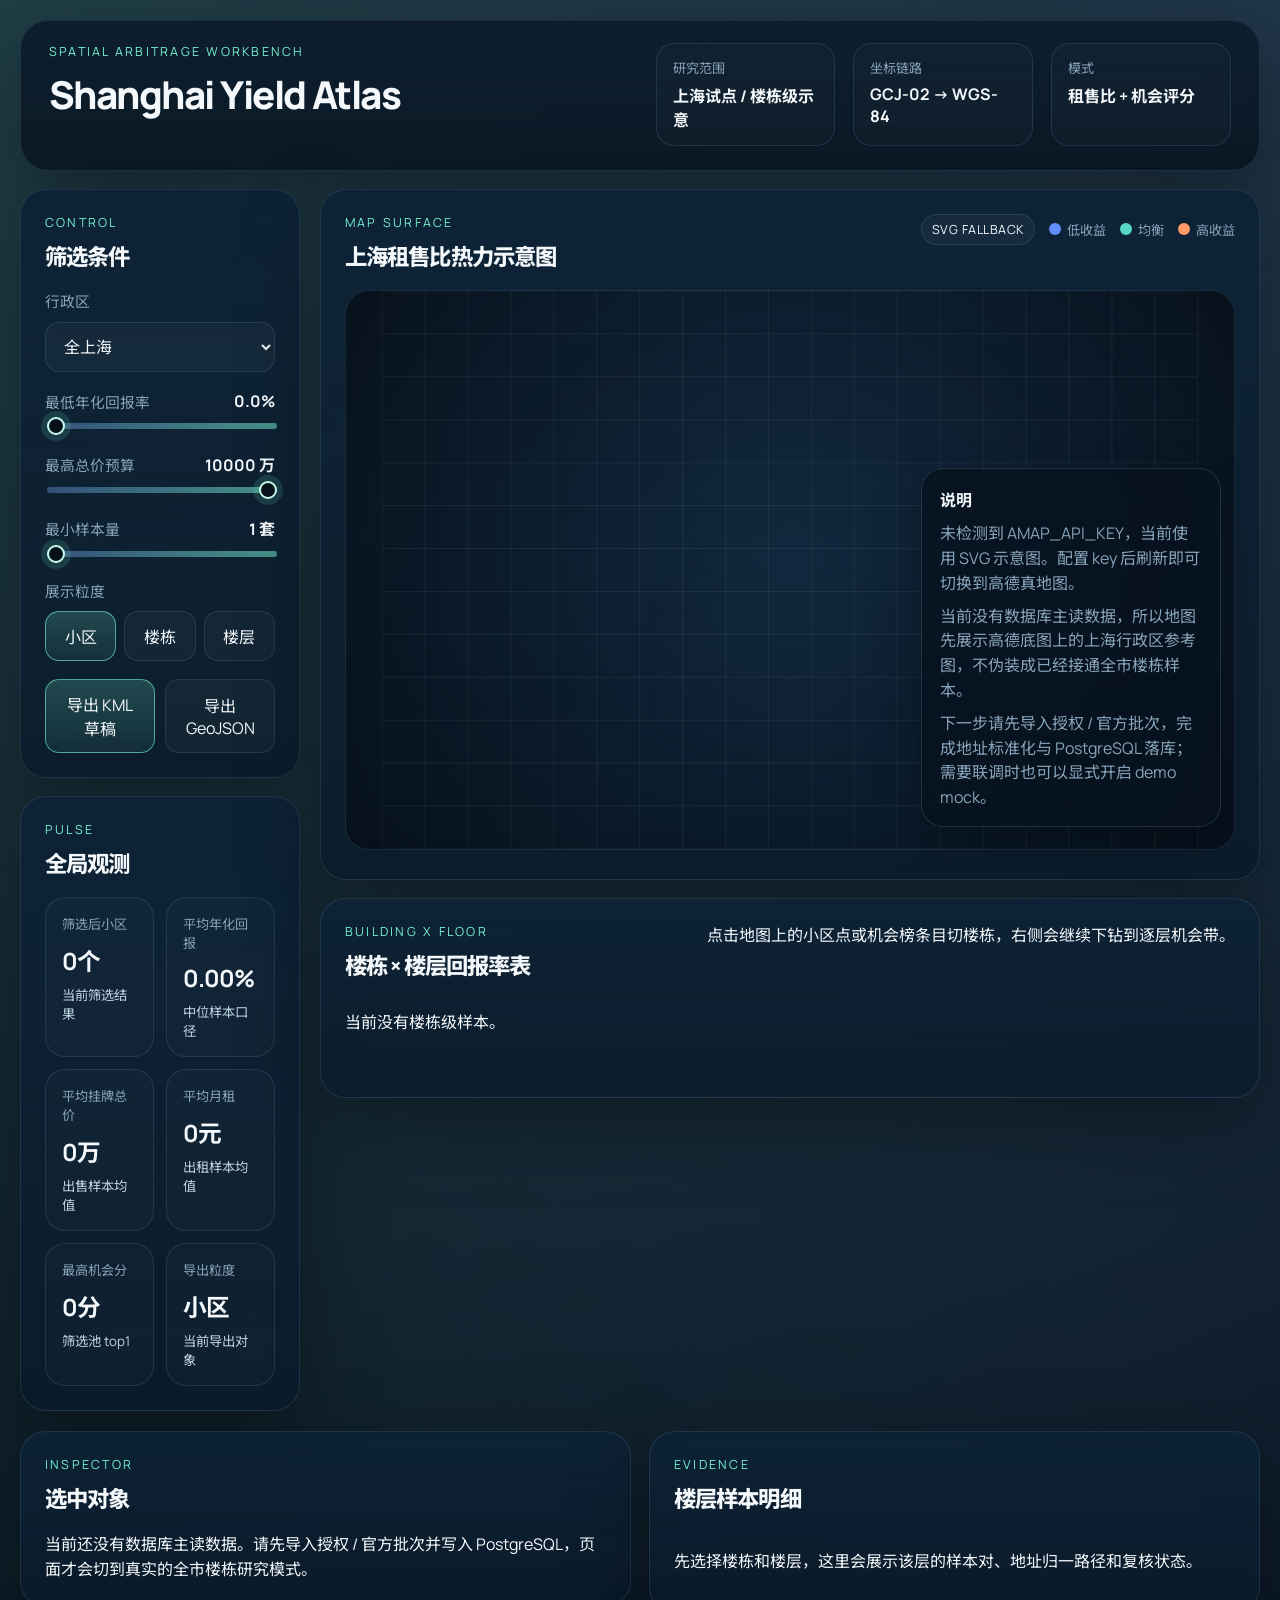
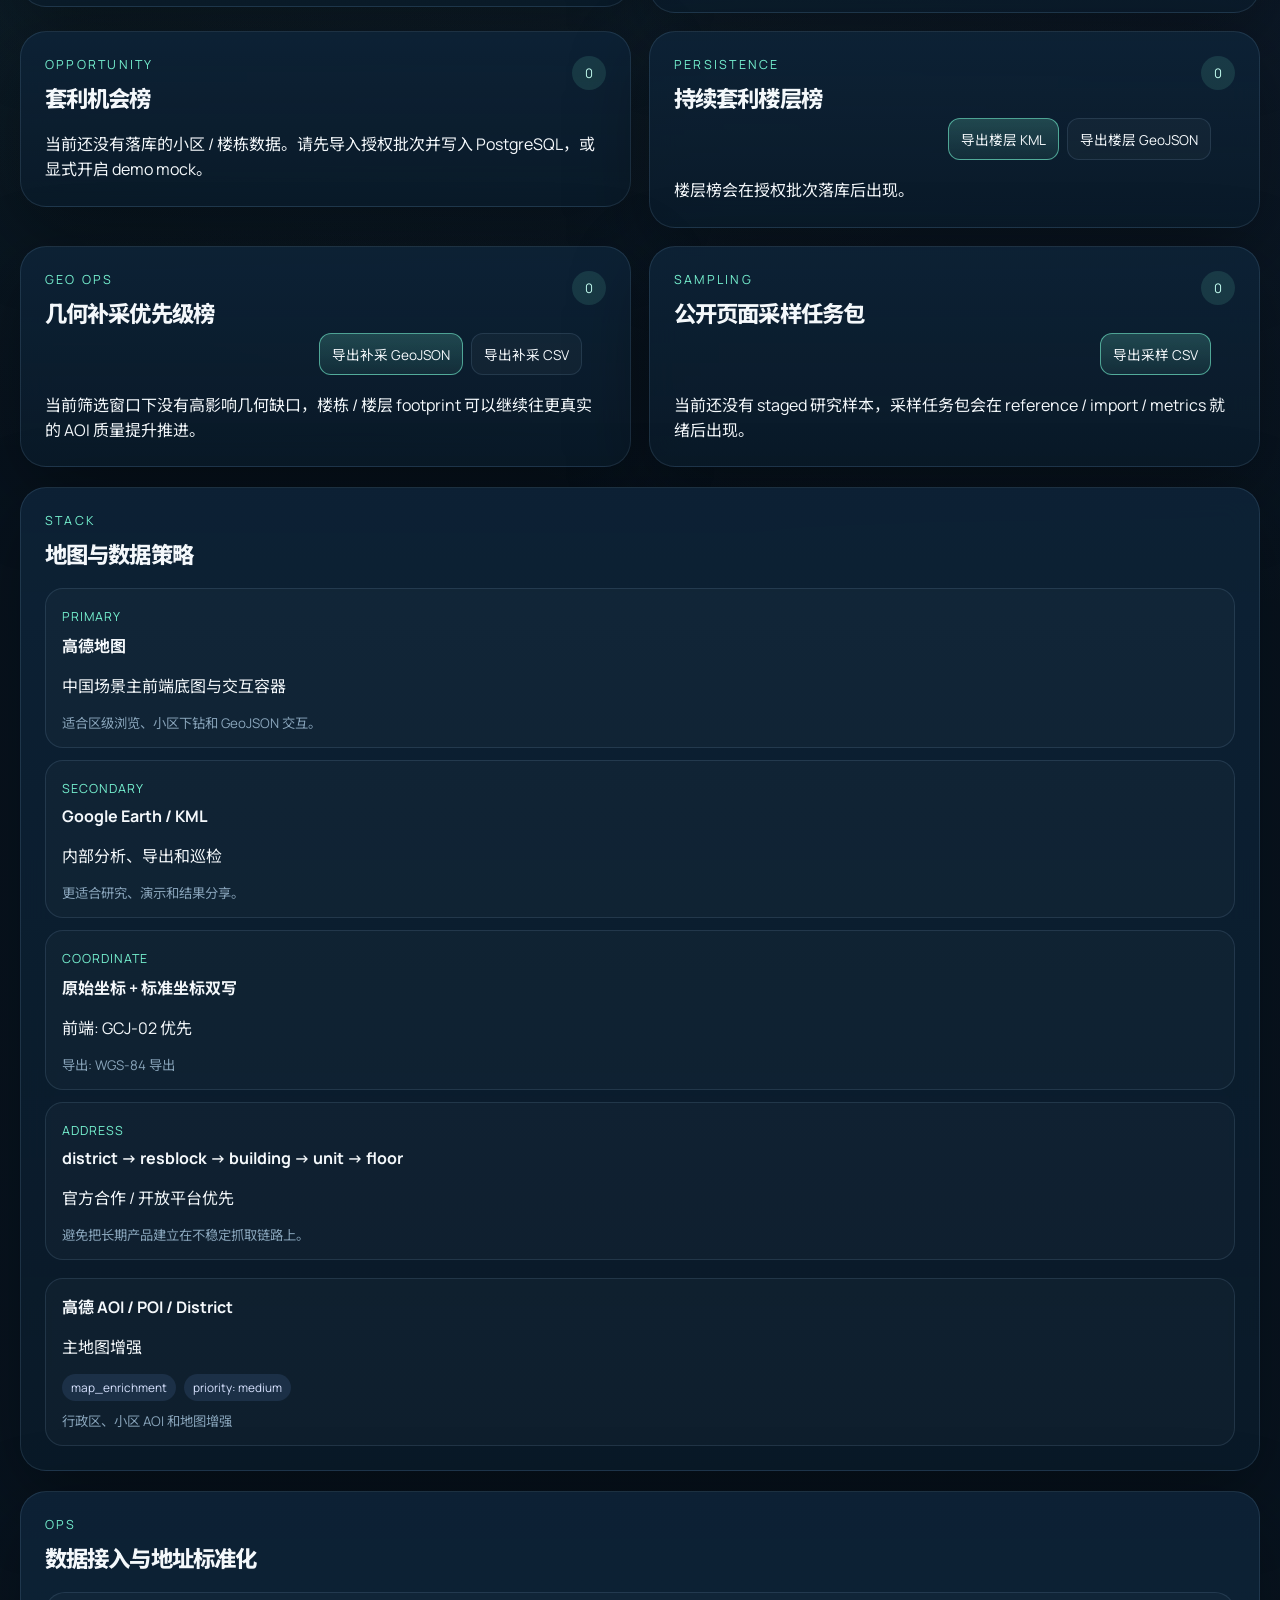
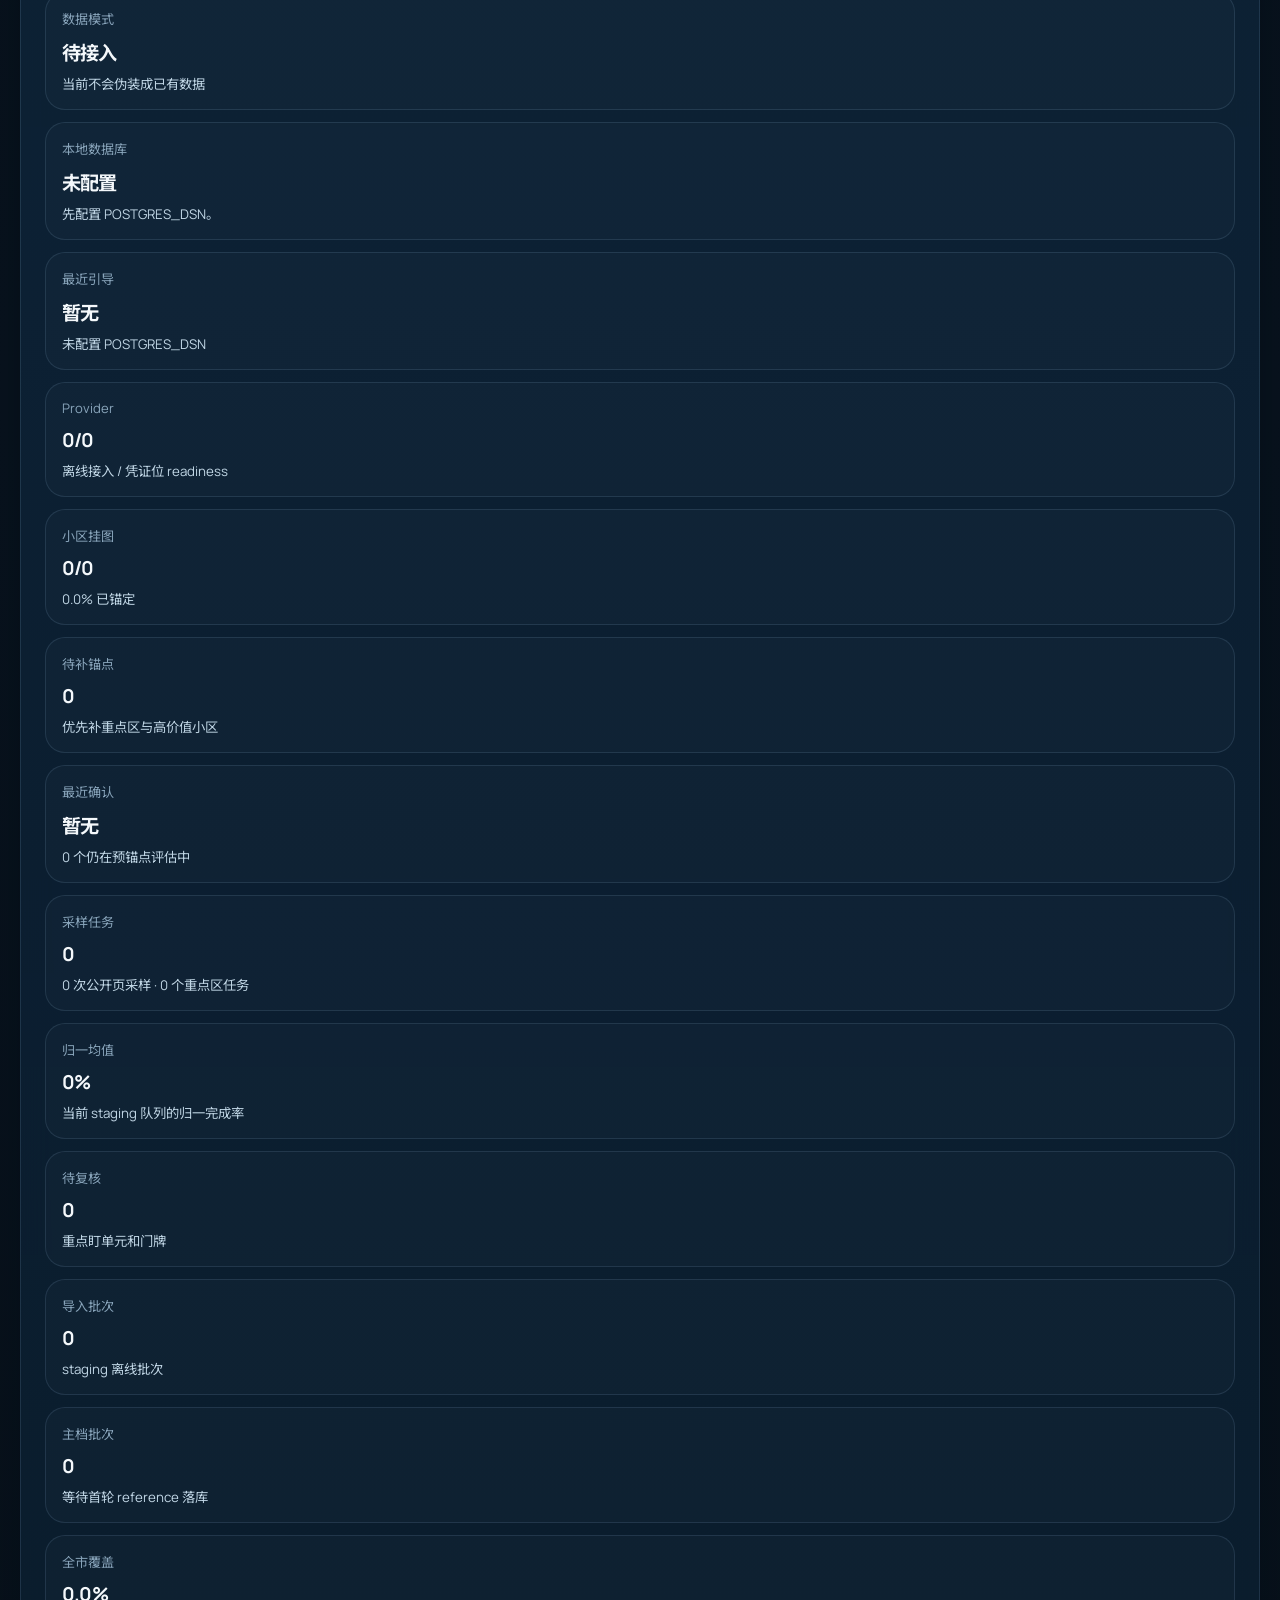
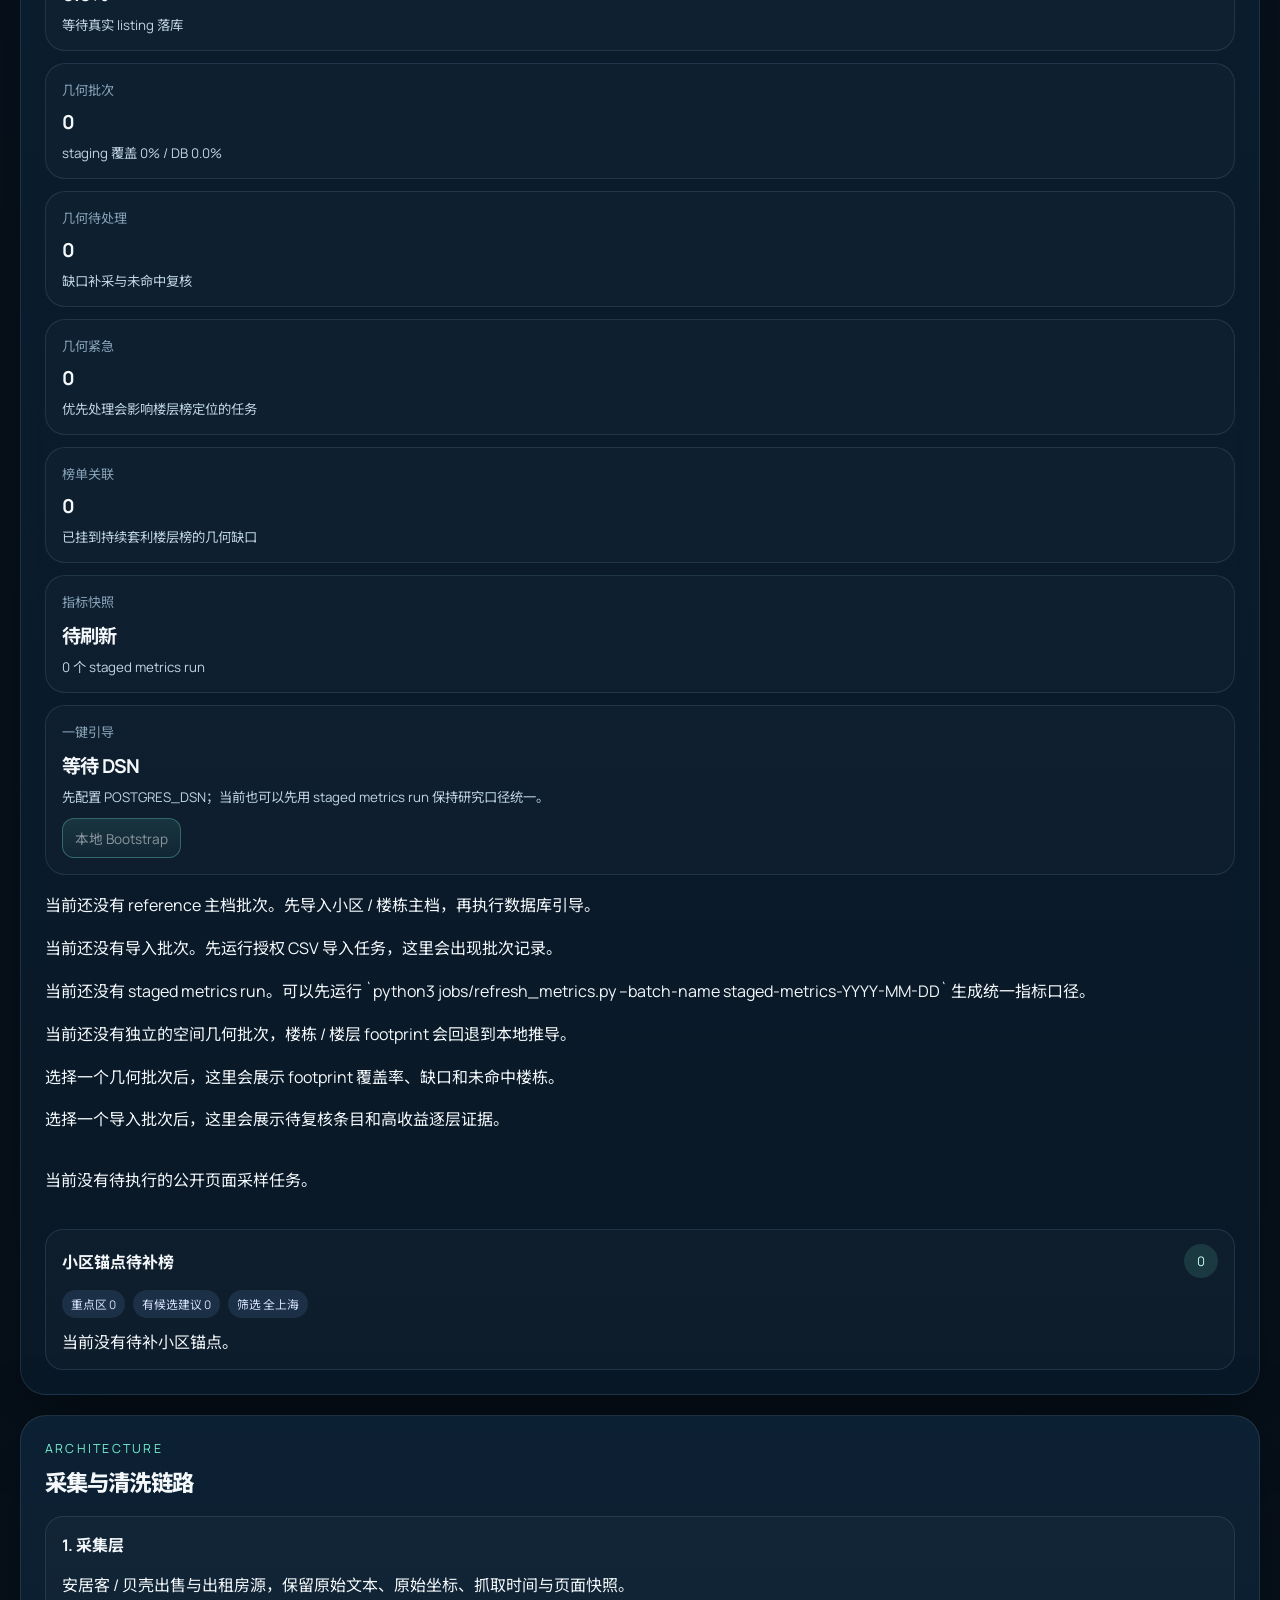
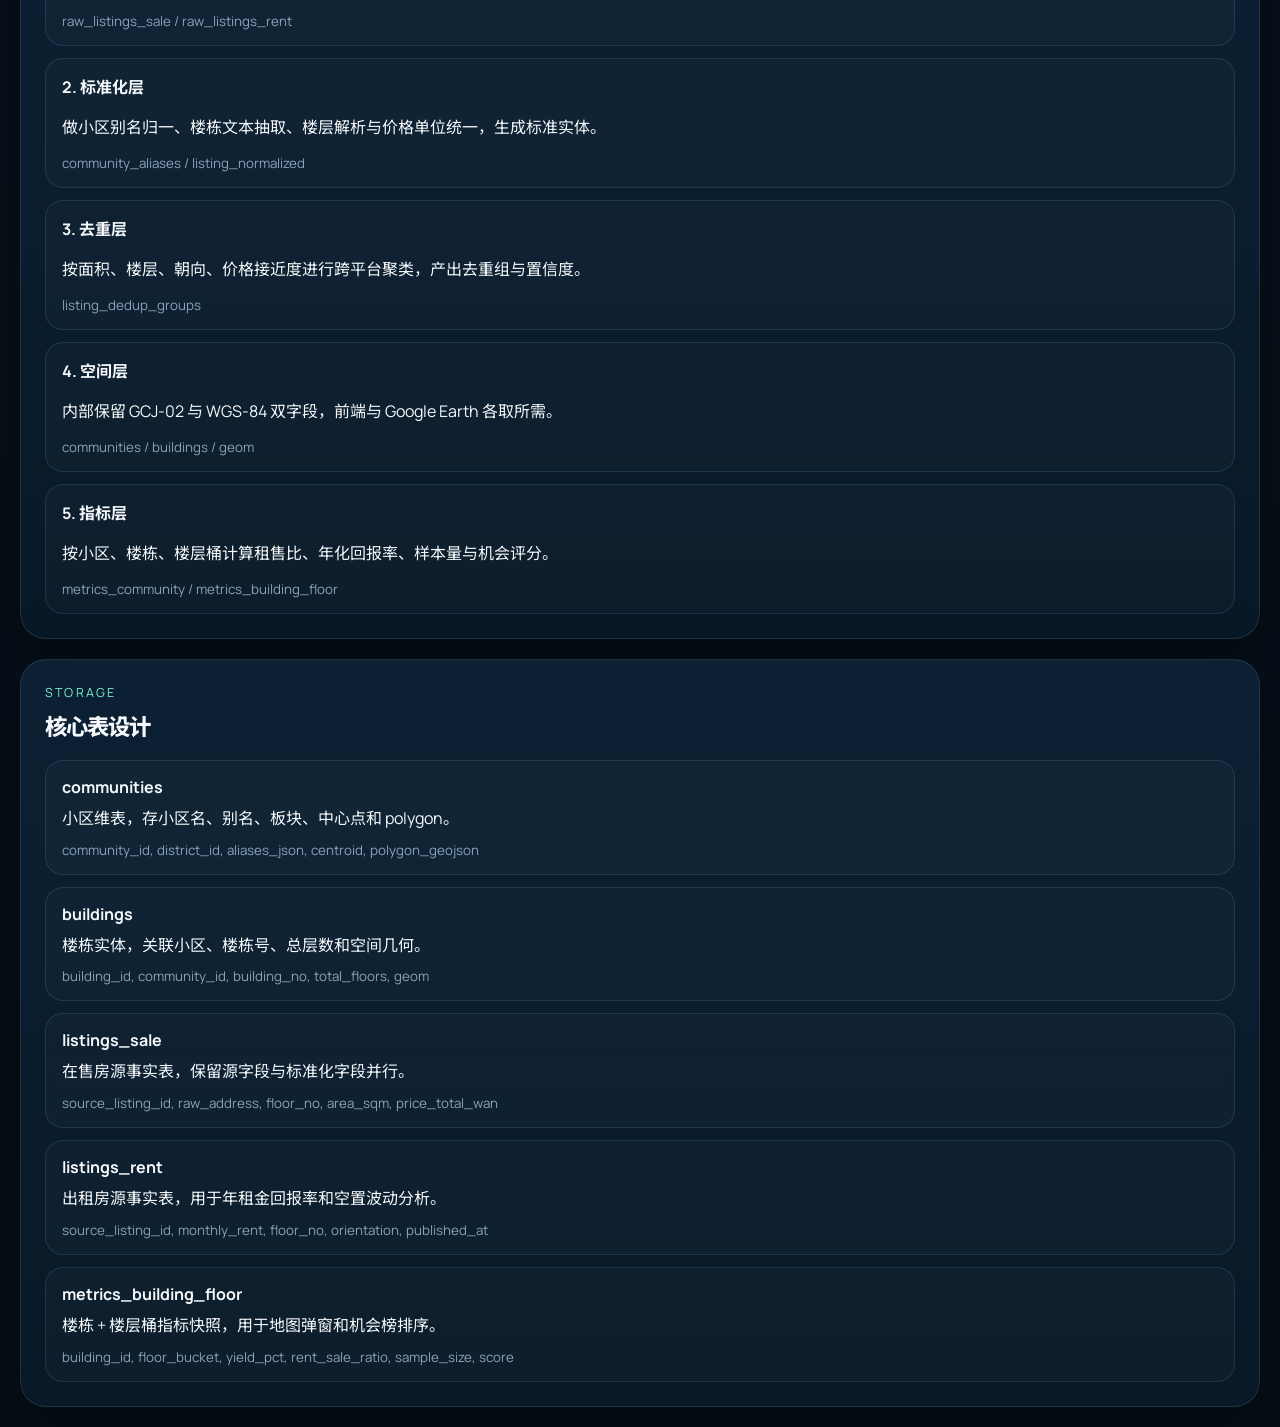
==== index.html @ c6515330 "Initial Shanghai yield atlas workbench" ====
<!DOCTYPE html>
<html lang="zh-CN">
  <head>
    <meta charset="UTF-8" />
    <meta name="viewport" content="width=device-width, initial-scale=1.0" />
    <title>Shanghai Yield Atlas</title>
    <link rel="preconnect" href="https://fonts.googleapis.com" />
    <link rel="preconnect" href="https://fonts.gstatic.com" crossorigin />
    <link
      href="https://fonts.googleapis.com/css2?family=Manrope:wght@400;500;600;700;800&family=Noto+Sans+SC:wght@400;500;700&display=swap"
      rel="stylesheet"
    />
    <link rel="icon" href="/favicon.svg" type="image/svg+xml" />
    <link rel="stylesheet" href="./styles.css" />
  </head>
  <body>
    <div class="app-shell">
      <header class="topbar">
        <div>
          <p class="eyebrow">Spatial Arbitrage Workbench</p>
          <h1>Shanghai Yield Atlas</h1>
        </div>
        <div class="topbar-meta">
          <div>
            <span class="meta-label">研究范围</span>
            <strong>上海试点 / 楼栋级示意</strong>
          </div>
          <div>
            <span class="meta-label">坐标链路</span>
            <strong>GCJ-02 → WGS-84</strong>
          </div>
          <div>
            <span class="meta-label">模式</span>
            <strong>租售比 + 机会评分</strong>
          </div>
        </div>
      </header>

      <main class="workspace">
        <aside class="sidebar">
          <section class="panel filter-panel">
            <div class="panel-heading">
              <p class="eyebrow">Control</p>
              <h2>筛选条件</h2>
            </div>

            <label class="field">
              <span>行政区</span>
              <select id="districtFilter"></select>
            </label>

            <label class="field">
              <div class="field-header">
                <span>最低年化回报率</span>
                <strong id="minYieldValue">0.0%</strong>
              </div>
              <input id="minYieldFilter" type="range" min="0" max="5" step="0.1" value="0" />
            </label>

            <label class="field">
              <div class="field-header">
                <span>最高总价预算</span>
                <strong id="maxBudgetValue">10000 万</strong>
              </div>
              <input id="maxBudgetFilter" type="range" min="300" max="10000" step="50" value="10000" />
            </label>

            <label class="field">
              <div class="field-header">
                <span>最小样本量</span>
                <strong id="minSamplesValue">1 套</strong>
              </div>
              <input id="minSamplesFilter" type="range" min="1" max="60" step="1" value="1" />
            </label>

            <div class="field segmented">
              <span>展示粒度</span>
              <div class="segment-group" id="granularityGroup">
                <button class="segment is-active" data-granularity="community">小区</button>
                <button class="segment" data-granularity="building">楼栋</button>
                <button class="segment" data-granularity="floor">楼层</button>
              </div>
            </div>

            <div class="action-row">
              <button id="exportKmlButton" class="action primary">导出 KML 草稿</button>
              <button id="exportGeoJsonButton" class="action">导出 GeoJSON</button>
            </div>
          </section>

          <section class="panel metric-strip">
            <div class="panel-heading">
              <p class="eyebrow">Pulse</p>
              <h2>全局观测</h2>
            </div>
            <div class="metric-grid" id="summaryGrid"></div>
          </section>
        </aside>

        <section class="main-column">
          <section class="panel map-panel">
            <div class="panel-heading split">
              <div>
                <p class="eyebrow">Map Surface</p>
                <h2>上海租售比热力示意图</h2>
              </div>
              <div class="legend">
                <span id="mapModeBadge" class="map-mode-badge">SVG Fallback</span>
                <span><i class="legend-chip low"></i>低收益</span>
                <span><i class="legend-chip mid"></i>均衡</span>
                <span><i class="legend-chip high"></i>高收益</span>
              </div>
            </div>

            <div class="map-frame">
              <div id="amapContainer" class="amap-container is-hidden" aria-label="Amap live map"></div>
              <div id="mapFallback" class="map-fallback">
                <svg id="districtMap" viewBox="0 0 760 520" aria-label="Shanghai district heatmap">
                  <defs>
                    <filter id="glow">
                      <feGaussianBlur stdDeviation="4" result="blur" />
                      <feMerge>
                        <feMergeNode in="blur" />
                        <feMergeNode in="SourceGraphic" />
                      </feMerge>
                    </filter>
                  </defs>
                  <g id="mapGrid"></g>
                  <g id="districtLayer"></g>
                  <g id="markerLayer"></g>
                </svg>
              </div>
              <div id="mapReferenceOverlay" class="map-reference-overlay is-hidden" aria-hidden="true">
                <img src="./assets/shanghai-districts-reference.svg" alt="" />
                <span>上海行政区参考图 · Wikimedia Commons CC BY-SA 4.0</span>
              </div>

              <div class="floating-note" id="mapNote">
                <strong>说明</strong>
                <p>地图为交互原型示意，当前重点展示区级热度、小区打点与楼栋下钻关系。</p>
              </div>
            </div>
          </section>

          <section class="panel matrix-panel">
            <div class="panel-heading split">
              <div>
                <p class="eyebrow">Building x Floor</p>
                <h2 id="matrixTitle">楼栋 × 楼层回报率表</h2>
              </div>
              <p class="helper-text">点击地图上的小区点或机会榜条目切楼栋，右侧会继续下钻到逐层机会带。</p>
            </div>
            <div id="matrixTable" class="matrix-table"></div>
          </section>
        </section>

        <aside class="inspector">
          <section class="panel detail-panel">
            <div class="panel-heading">
              <p class="eyebrow">Inspector</p>
              <h2>选中对象</h2>
            </div>
            <div id="detailCard" class="detail-card"></div>
          </section>

          <section class="panel evidence-panel">
            <div class="panel-heading">
              <p class="eyebrow">Evidence</p>
              <h2>楼层样本明细</h2>
            </div>
            <div id="floorEvidence" class="evidence-list"></div>
          </section>

          <section class="panel ranking-panel">
            <div class="panel-heading split">
              <div>
                <p class="eyebrow">Opportunity</p>
                <h2>套利机会榜</h2>
              </div>
              <span id="rankingCount" class="badge"></span>
            </div>
            <div id="rankingList" class="ranking-list"></div>
          </section>

          <section class="panel ranking-panel">
            <div class="panel-heading split">
              <div>
                <p class="eyebrow">Persistence</p>
                <h2>持续套利楼层榜</h2>
              </div>
              <div class="panel-heading-actions">
                <span id="floorWatchlistCount" class="badge"></span>
                <div class="action-row compact">
                  <button id="exportFloorWatchlistKmlButton" class="action compact primary">导出楼层 KML</button>
                  <button id="exportFloorWatchlistGeoJsonButton" class="action compact">导出楼层 GeoJSON</button>
                </div>
              </div>
            </div>
            <div id="floorWatchlist" class="ranking-list"></div>
          </section>

          <section class="panel ranking-panel">
            <div class="panel-heading split">
              <div>
                <p class="eyebrow">Geo Ops</p>
                <h2>几何补采优先级榜</h2>
              </div>
              <div class="panel-heading-actions">
                <span id="geoTaskWatchlistCount" class="badge"></span>
                <div class="action-row compact">
                  <button id="exportGeoTaskWatchlistGeoJsonButton" class="action compact primary">导出补采 GeoJSON</button>
                  <button id="exportGeoTaskWatchlistCsvButton" class="action compact">导出补采 CSV</button>
                </div>
              </div>
            </div>
            <div id="geoTaskWatchlist" class="ranking-list"></div>
          </section>

          <section class="panel ranking-panel">
            <div class="panel-heading split">
              <div>
                <p class="eyebrow">Sampling</p>
                <h2>公开页面采样任务包</h2>
              </div>
              <div class="panel-heading-actions">
                <span id="browserSamplingPackCount" class="badge"></span>
                <div class="action-row compact">
                  <button id="exportBrowserSamplingPackCsvButton" class="action compact primary">导出采样 CSV</button>
                </div>
              </div>
            </div>
            <div id="browserSamplingPack" class="ranking-list"></div>
          </section>
        </aside>
      </main>

      <section class="research-grid">
        <section class="panel strategy-panel">
          <div class="panel-heading">
            <p class="eyebrow">Stack</p>
            <h2>地图与数据策略</h2>
          </div>
          <div id="strategyPanel" class="strategy-list"></div>
          <div id="dataSourceList" class="source-list"></div>
        </section>

        <section class="panel operations-panel">
          <div class="panel-heading">
            <p class="eyebrow">Ops</p>
            <h2>数据接入与地址标准化</h2>
          </div>
          <div id="opsSummary" class="ops-summary"></div>
          <div id="referenceRunList" class="import-run-list"></div>
          <div id="importRunList" class="import-run-list"></div>
          <div id="metricsRunList" class="import-run-list"></div>
          <div id="geoAssetRunList" class="import-run-list"></div>
          <div id="geoAssetRunDetail" class="import-run-detail"></div>
          <div id="importRunDetail" class="import-run-detail"></div>
          <div id="sourceHealthList" class="source-list"></div>
          <div id="browserSamplingWorkbench" class="import-run-detail"></div>
          <div id="addressQueueList" class="queue-list"></div>
          <div id="anchorWatchlist" class="queue-list"></div>
        </section>

        <section class="panel pipeline-panel">
          <div class="panel-heading">
            <p class="eyebrow">Architecture</p>
            <h2>采集与清洗链路</h2>
          </div>
          <div id="pipeline" class="pipeline"></div>
        </section>

        <section class="panel schema-panel">
          <div class="panel-heading">
            <p class="eyebrow">Storage</p>
            <h2>核心表设计</h2>
          </div>
          <div id="schemaList" class="schema-list"></div>
        </section>
      </section>
    </div>

    <script src="./app.js"></script>
  </body>
</html>
---- styles.css ----
:root {
  --bg: #07131f;
  --bg-soft: rgba(9, 23, 36, 0.78);
  --panel: rgba(10, 27, 42, 0.82);
  --panel-strong: rgba(13, 34, 54, 0.95);
  --line: rgba(151, 191, 226, 0.14);
  --line-strong: rgba(151, 191, 226, 0.26);
  --text: #f4f8fb;
  --muted: #88a4ba;
  --accent: #75f0cf;
  --accent-2: #7ca8ff;
  --warning: #ffbf69;
  --danger: #ff6b6b;
  --shadow: 0 24px 80px rgba(0, 0, 0, 0.34);
}

* {
  box-sizing: border-box;
}

html,
body {
  margin: 0;
  min-height: 100%;
  background:
    radial-gradient(circle at top left, rgba(117, 240, 207, 0.16), transparent 26%),
    radial-gradient(circle at top right, rgba(124, 168, 255, 0.16), transparent 28%),
    linear-gradient(180deg, #07111b 0%, #081420 46%, #060e17 100%);
  color: var(--text);
  font-family: "Manrope", "Noto Sans SC", sans-serif;
}

body::before {
  position: fixed;
  inset: 0;
  background-image:
    linear-gradient(rgba(255, 255, 255, 0.02) 1px, transparent 1px),
    linear-gradient(90deg, rgba(255, 255, 255, 0.02) 1px, transparent 1px);
  background-size: 32px 32px;
  content: "";
  pointer-events: none;
  opacity: 0.35;
}

button,
input,
select {
  font: inherit;
}

.app-shell {
  width: min(1640px, calc(100vw - 40px));
  margin: 20px auto;
}

.topbar {
  display: grid;
  grid-template-columns: minmax(0, 1.8fr) repeat(3, minmax(150px, 0.55fr));
  align-items: stretch;
  gap: 18px;
  padding: 22px 28px 24px;
  border: 1px solid var(--line);
  border-radius: 28px;
  background: linear-gradient(180deg, rgba(12, 29, 46, 0.95), rgba(8, 20, 31, 0.84));
  backdrop-filter: blur(18px);
  box-shadow: var(--shadow);
}

.topbar h1,
.panel h2 {
  margin: 0;
  font-weight: 800;
  letter-spacing: -0.04em;
}

.topbar h1 {
  font-size: clamp(2rem, 3vw, 3.4rem);
}

.eyebrow {
  margin: 0 0 8px;
  color: var(--accent);
  font-size: 0.78rem;
  letter-spacing: 0.18em;
  text-transform: uppercase;
}

.topbar-meta {
  display: contents;
}

.topbar-meta > div {
  min-width: 154px;
  padding: 14px 16px;
  border: 1px solid var(--line);
  border-radius: 18px;
  background: rgba(255, 255, 255, 0.02);
}

.meta-label {
  display: block;
  margin-bottom: 6px;
  color: var(--muted);
  font-size: 0.82rem;
}

.workspace {
  display: grid;
  grid-template-columns: 280px minmax(0, 1fr) 336px;
  gap: 20px;
  margin-top: 18px;
  align-items: start;
}

.sidebar,
.inspector,
.main-column {
  display: flex;
  flex-direction: column;
  gap: 18px;
}

.sidebar {
  position: sticky;
  top: 18px;
}

.panel {
  border: 1px solid var(--line);
  border-radius: 26px;
  background: linear-gradient(180deg, var(--panel-strong), var(--panel));
  backdrop-filter: blur(16px);
  box-shadow: var(--shadow);
  overflow: hidden;
}

.panel-heading {
  padding: 24px 24px 0;
}

.panel-heading.split {
  display: flex;
  justify-content: space-between;
  gap: 16px;
  align-items: flex-start;
}

.panel-heading-actions {
  display: flex;
  flex-direction: column;
  align-items: flex-end;
  gap: 10px;
}

.panel-heading h2 {
  font-size: 1.4rem;
}

.filter-panel,
.metric-strip,
.strategy-panel,
.operations-panel,
.detail-panel,
.evidence-panel,
.ranking-panel,
.pipeline-panel,
.schema-panel {
  padding-bottom: 24px;
}

.field {
  display: block;
  padding: 18px 24px 0;
}

.field.compact {
  padding: 12px 0 0;
}

.action-row.compact {
  gap: 8px;
}

.action-row.compact .action.compact {
  padding: 10px 12px;
}

.field > span,
.field-header span {
  color: var(--muted);
  font-size: 0.92rem;
}

.field select,
.field input[type="range"] {
  width: 100%;
  margin-top: 10px;
}

.field input[type="text"],
.field textarea {
  width: 100%;
  margin-top: 10px;
  padding: 12px 14px;
  border: 1px solid var(--line);
  border-radius: 14px;
  background: rgba(255, 255, 255, 0.03);
  color: var(--text);
  font: inherit;
}

.field textarea {
  resize: vertical;
  min-height: 84px;
}

.field select {
  padding: 12px 14px;
  border: 1px solid var(--line);
  border-radius: 14px;
  background: rgba(255, 255, 255, 0.03);
  color: var(--text);
}

.field-header {
  display: flex;
  justify-content: space-between;
  gap: 12px;
  align-items: center;
}

input[type="range"] {
  appearance: none;
  height: 6px;
  border-radius: 999px;
  background: linear-gradient(90deg, rgba(124, 168, 255, 0.35), rgba(117, 240, 207, 0.55));
  outline: none;
}

input[type="range"]::-webkit-slider-thumb {
  appearance: none;
  width: 18px;
  height: 18px;
  border: 2px solid #c9fff0;
  border-radius: 50%;
  background: #08111b;
  box-shadow: 0 0 0 6px rgba(117, 240, 207, 0.14);
}

.segmented {
  display: flex;
  flex-direction: column;
  gap: 10px;
}

.segment-group {
  display: grid;
  grid-template-columns: repeat(3, 1fr);
  gap: 8px;
}

.segment,
.action {
  padding: 12px 14px;
  border: 1px solid var(--line);
  border-radius: 14px;
  background: rgba(255, 255, 255, 0.03);
  color: var(--text);
  cursor: pointer;
  transition: transform 180ms ease, border-color 180ms ease, background 180ms ease;
}

.segment:hover,
.action:hover,
.ranking-item:hover {
  transform: translateY(-2px);
}

.segment.is-active,
.action.primary {
  border-color: rgba(117, 240, 207, 0.6);
  background: linear-gradient(180deg, rgba(117, 240, 207, 0.2), rgba(117, 240, 207, 0.08));
}

.action-row {
  display: flex;
  gap: 10px;
  padding: 18px 24px 0;
}

.action {
  flex: 1;
}

.metric-grid {
  display: grid;
  grid-template-columns: repeat(2, minmax(0, 1fr));
  gap: 12px;
  padding: 18px 24px 0;
}

.metric {
  padding: 16px;
  border: 1px solid var(--line);
  border-radius: 20px;
  background: rgba(255, 255, 255, 0.02);
}

.metric-label {
  display: block;
  margin-bottom: 10px;
  color: var(--muted);
  font-size: 0.82rem;
}

.metric strong {
  display: block;
  font-size: 1.48rem;
  letter-spacing: -0.04em;
}

.metric.mini strong {
  font-size: 1.2rem;
}

.metric small {
  display: block;
  margin-top: 8px;
  color: #c0d6e5;
}

.map-panel,
.matrix-panel {
  padding-bottom: 24px;
}

.legend {
  display: flex;
  gap: 14px;
  align-items: center;
  flex-wrap: wrap;
  color: var(--muted);
  font-size: 0.82rem;
}

.map-mode-badge {
  display: inline-flex;
  align-items: center;
  padding: 6px 10px;
  border: 1px solid var(--line);
  border-radius: 999px;
  background: rgba(255, 255, 255, 0.04);
  color: var(--text);
  font-size: 0.78rem;
  letter-spacing: 0.04em;
  text-transform: uppercase;
}

.legend-chip {
  display: inline-block;
  width: 12px;
  height: 12px;
  margin-right: 6px;
  border-radius: 50%;
}

.legend-chip.low {
  background: #628dff;
}

.legend-chip.mid {
  background: #58d7c4;
}

.legend-chip.high {
  background: #ff9966;
}

.map-frame {
  position: relative;
  padding: 18px 24px 0;
}

.amap-container {
  width: 100%;
  height: 560px;
  border: 1px solid var(--line);
  border-radius: 24px;
  overflow: hidden;
  background: radial-gradient(circle at center, rgba(22, 53, 87, 0.3), rgba(7, 17, 27, 0.95));
}

.amap-container.is-hidden,
.map-fallback.is-hidden {
  display: none;
}

.map-fallback {
  width: 100%;
}

.map-reference-overlay {
  position: absolute;
  inset: 28px 340px 28px 42px;
  display: flex;
  flex-direction: column;
  align-items: center;
  justify-content: center;
  gap: 14px;
  pointer-events: none;
  z-index: 2;
}

.map-reference-overlay.is-hidden {
  display: none;
}

.map-reference-overlay img {
  width: min(100%, 430px);
  max-height: 68%;
  object-fit: contain;
  opacity: 0.88;
  filter: drop-shadow(0 20px 34px rgba(0, 0, 0, 0.3));
}

.map-reference-overlay span {
  padding: 7px 12px;
  border: 1px solid rgba(151, 191, 226, 0.18);
  border-radius: 999px;
  background: rgba(7, 18, 29, 0.78);
  color: rgba(232, 240, 247, 0.85);
  font-size: 0.78rem;
  letter-spacing: 0.04em;
}

#districtMap {
  width: 100%;
  height: 560px;
  border: 1px solid var(--line);
  border-radius: 24px;
  background:
    radial-gradient(circle at center, rgba(22, 53, 87, 0.3), rgba(7, 17, 27, 0.95)),
    linear-gradient(180deg, rgba(255, 255, 255, 0.02), transparent);
  overflow: hidden;
}

.amap-info {
  min-width: 220px;
  padding: 2px 2px 0;
  color: #0d1720;
  font-family: "Manrope", "Noto Sans SC", sans-serif;
}

.amap-info strong {
  display: block;
  margin-bottom: 6px;
  font-size: 1rem;
}

.amap-info p {
  margin: 0 0 8px;
  color: #425364;
  line-height: 1.45;
}

.amap-info .amap-meta {
  display: flex;
  flex-wrap: wrap;
  gap: 8px;
}

.amap-info .amap-pill {
  display: inline-flex;
  align-items: center;
  padding: 4px 8px;
  border-radius: 999px;
  background: rgba(117, 240, 207, 0.16);
  color: #0b3a35;
  font-size: 0.75rem;
}

.district-shape {
  stroke: rgba(220, 240, 255, 0.28);
  stroke-width: 2;
  cursor: pointer;
  transition: transform 200ms ease, stroke 200ms ease, opacity 200ms ease;
}

.district-shape:hover,
.district-shape.is-active {
  stroke: rgba(255, 255, 255, 0.76);
}

.district-label {
  fill: rgba(255, 255, 255, 0.9);
  font-size: 18px;
  font-weight: 700;
  text-anchor: middle;
  pointer-events: none;
}

.grid-line {
  stroke: rgba(255, 255, 255, 0.06);
  stroke-width: 1;
}

.community-marker {
  cursor: pointer;
  transition: transform 180ms ease, opacity 180ms ease;
}

.community-pulse {
  fill: none;
  stroke-width: 2;
  opacity: 0.35;
  animation: pulse 2.6s infinite;
}

.community-core {
  stroke: rgba(255, 255, 255, 0.8);
  stroke-width: 1.2;
}

.community-marker.is-muted {
  opacity: 0.3;
}

.community-marker.is-dictionary-only .community-pulse {
  opacity: 0.16;
  animation-duration: 3.4s;
}

.community-marker.is-dictionary-only .community-core {
  stroke: rgba(221, 232, 240, 0.62);
  stroke-dasharray: 2 2;
}

.community-marker.is-selected .community-core {
  stroke-width: 2.6;
}

.community-marker.is-preview-anchor .community-pulse {
  opacity: 0.28;
  animation-duration: 2.2s;
}

.preview-anchor-core {
  stroke: rgba(7, 18, 29, 0.9);
  stroke-width: 2;
}

.preview-anchor-label {
  fill: #fff4cf;
}

.map-entity {
  cursor: pointer;
  transition: transform 180ms ease, opacity 180ms ease;
}

.map-entity.is-muted {
  opacity: 0.34;
}

.entity-halo {
  pointer-events: auto;
}

.entity-core {
  stroke: rgba(255, 255, 255, 0.86);
  stroke-width: 1.3;
}

.entity-footprint {
  stroke: rgba(255, 255, 255, 0.86);
  stroke-width: 1.3;
  fill-opacity: 0.78;
}

.map-entity.is-selected .entity-core {
  stroke-width: 2.6;
}

.map-entity.is-selected .entity-footprint {
  stroke-width: 2.6;
  filter: url(#glow);
}

.map-entity.has-geo-task .entity-footprint {
  stroke-width: 1.8;
}

.building-marker .entity-footprint {
  fill-opacity: 0.64;
}

.floor-marker .entity-footprint {
  fill-opacity: 0.82;
}

.entity-task-outline {
  stroke-width: 1.8;
  stroke-dasharray: 4 4;
  fill: transparent;
  pointer-events: none;
  opacity: 0.92;
}

.entity-task-badge {
  pointer-events: none;
}

.entity-label {
  fill: rgba(255, 255, 255, 0.88);
  font-size: 10px;
  font-weight: 700;
  text-anchor: middle;
  pointer-events: none;
}

.floor-marker .entity-label {
  font-size: 9px;
  letter-spacing: 0.04em;
}

.entity-task-label {
  fill: #07121d;
  font-size: 8px;
  font-weight: 800;
  text-anchor: middle;
  dominant-baseline: central;
}

.community-task-badge {
  pointer-events: none;
}

@keyframes pulse {
  0% {
    transform: scale(0.8);
    opacity: 0.18;
  }
  70% {
    transform: scale(1.25);
    opacity: 0;
  }
  100% {
    transform: scale(1.25);
    opacity: 0;
  }
}

.floating-note {
  position: absolute;
  right: 38px;
  bottom: 28px;
  width: min(300px, calc(100% - 76px));
  padding: 18px 18px 16px;
  border: 1px solid rgba(151, 191, 226, 0.18);
  border-radius: 22px;
  background: rgba(7, 18, 29, 0.8);
  color: var(--muted);
  backdrop-filter: blur(16px);
  box-shadow: 0 18px 46px rgba(0, 0, 0, 0.28);
}

.floating-note strong {
  display: block;
  margin-bottom: 10px;
  color: var(--text);
  font-size: 1rem;
}

.floating-note p,
.helper-text,
.detail-card p,
.schema-row p {
  margin: 0;
  line-height: 1.55;
}

.floating-note p + p {
  margin-top: 8px;
}

.matrix-table {
  padding: 12px 24px 24px;
}

.matrix-table table {
  width: 100%;
  border-collapse: collapse;
  border: 1px solid var(--line);
  border-radius: 18px;
  overflow: hidden;
}

.matrix-table th,
.matrix-table td {
  padding: 14px 16px;
  border-bottom: 1px solid var(--line);
  text-align: left;
}

.matrix-table th {
  color: var(--muted);
  font-size: 0.84rem;
  font-weight: 600;
  background: rgba(255, 255, 255, 0.03);
}

.matrix-table tbody tr {
  cursor: pointer;
  transition: background 180ms ease;
}

.matrix-table tbody tr:hover td {
  background: rgba(117, 240, 207, 0.04);
}

.matrix-table tbody tr.is-active td {
  background: rgba(117, 240, 207, 0.08);
}

.matrix-table tr:last-child td {
  border-bottom: none;
}

.yield-chip {
  display: inline-flex;
  align-items: center;
  gap: 6px;
  padding: 6px 10px;
  border-radius: 999px;
  font-size: 0.82rem;
  font-weight: 700;
}

.yield-chip.high {
  background: rgba(255, 153, 102, 0.14);
  color: #ffc6a3;
}

.yield-chip.mid {
  background: rgba(117, 240, 207, 0.12);
  color: #b5ffed;
}

.yield-chip.low {
  background: rgba(124, 168, 255, 0.14);
  color: #cad9ff;
}

.detail-card {
  display: flex;
  flex-direction: column;
  gap: 16px;
  padding: 18px 24px 0;
}

.detail-title {
  display: flex;
  align-items: flex-start;
  justify-content: space-between;
  gap: 16px;
}

.detail-title strong {
  display: block;
  font-size: 1.5rem;
  letter-spacing: -0.04em;
}

.detail-subtitle {
  margin-top: 6px;
  color: var(--muted);
}

.badge {
  display: inline-flex;
  align-items: center;
  justify-content: center;
  min-width: 34px;
  height: 34px;
  padding: 0 10px;
  border-radius: 999px;
  background: rgba(117, 240, 207, 0.12);
  color: #c4fff2;
  font-size: 0.82rem;
}

.detail-stats {
  display: grid;
  grid-template-columns: repeat(2, minmax(0, 1fr));
  gap: 10px;
}

.detail-building {
  padding-top: 6px;
  border-top: 1px solid var(--line);
}

.detail-breakdown,
.floor-focus-card,
.floor-ladder {
  padding-top: 6px;
}

.detail-stat {
  padding: 12px 14px;
  border: 1px solid var(--line);
  border-radius: 16px;
  background: rgba(255, 255, 255, 0.025);
}

.detail-stat span {
  display: block;
  margin-bottom: 6px;
  color: var(--muted);
  font-size: 0.78rem;
}

.detail-stat strong {
  font-size: 1.08rem;
}

.detail-breakdown-head,
.breakdown-top {
  display: flex;
  align-items: center;
  justify-content: space-between;
  gap: 12px;
}

.detail-breakdown-list {
  display: grid;
  gap: 10px;
  margin-top: 12px;
}

.anchor-manual-editor {
  display: grid;
  gap: 12px;
  margin-top: 12px;
  padding: 14px;
  border: 1px solid rgba(255, 209, 102, 0.28);
  border-radius: 18px;
  background: rgba(255, 209, 102, 0.05);
}

.anchor-manual-grid {
  display: grid;
  gap: 10px;
  margin-top: 10px;
  grid-template-columns: repeat(2, minmax(0, 1fr));
}

.anchor-input {
  display: grid;
  gap: 6px;
  font-size: 0.8rem;
  color: var(--muted);
}

.breakdown-item {
  padding: 12px 14px;
  border: 1px solid var(--line);
  border-radius: 16px;
  background: rgba(255, 255, 255, 0.025);
}

.breakdown-item p {
  margin-top: 8px;
  color: var(--muted);
  font-size: 0.84rem;
}

.breakdown-track {
  position: relative;
  height: 8px;
  margin-top: 10px;
  border-radius: 999px;
  background: rgba(255, 255, 255, 0.06);
  overflow: hidden;
}

.breakdown-track span {
  display: block;
  height: 100%;
  border-radius: inherit;
  background: linear-gradient(90deg, rgba(124, 168, 255, 0.7), rgba(117, 240, 207, 0.9));
}

.floor-focus-card {
  padding: 16px;
  border: 1px solid rgba(117, 240, 207, 0.22);
  border-radius: 20px;
  background: linear-gradient(180deg, rgba(117, 240, 207, 0.08), rgba(255, 255, 255, 0.025));
}

.floor-ladder-grid {
  display: grid;
  grid-template-columns: repeat(auto-fit, minmax(86px, 1fr));
  gap: 10px;
  margin-top: 12px;
}

.floor-chip {
  display: flex;
  flex-direction: column;
  align-items: flex-start;
  gap: 4px;
  padding: 10px 12px;
  border: 1px solid var(--line);
  border-radius: 16px;
  background: rgba(255, 255, 255, 0.025);
  color: var(--text);
  cursor: pointer;
  transition: transform 180ms ease, border-color 180ms ease, background 180ms ease;
}

.floor-chip:hover,
.floor-chip.is-active {
  transform: translateY(-2px);
  border-color: rgba(117, 240, 207, 0.48);
  background: rgba(117, 240, 207, 0.08);
}

.floor-chip span,
.floor-chip small {
  color: var(--muted);
}

.floor-chip strong {
  font-size: 0.94rem;
}

.ranking-list {
  display: flex;
  flex-direction: column;
  gap: 10px;
  padding: 18px 24px 0;
}

.ops-summary,
.evidence-list {
  display: grid;
  gap: 12px;
  padding: 18px 24px 0;
}

.import-run-list,
.import-run-detail {
  display: grid;
  gap: 10px;
  padding: 18px 24px 0;
}

.queue-list {
  display: grid;
  gap: 10px;
  padding: 18px 24px 0;
}

.queue-list.compact {
  padding: 0;
}

.research-grid {
  display: grid;
  grid-template-columns: minmax(0, 0.92fr) minmax(0, 1.08fr);
  gap: 20px;
  margin-top: 20px;
  align-items: start;
}

.research-grid .operations-panel {
  grid-row: span 2;
}

@media (max-width: 1500px) {
  .workspace {
    grid-template-columns: 264px minmax(0, 1fr) 320px;
  }
}

.queue-item {
  padding: 12px 14px;
  border: 1px solid var(--line);
  border-radius: 16px;
  background: rgba(255, 255, 255, 0.025);
  cursor: pointer;
  transition: transform 180ms ease, border-color 180ms ease, background 180ms ease;
}

.queue-item:hover,
.import-run-card:hover {
  transform: translateY(-2px);
}

.queue-item.is-related {
  border-color: rgba(117, 240, 207, 0.4);
  background: rgba(117, 240, 207, 0.06);
}

.queue-item.is-imported {
  border-color: rgba(124, 168, 255, 0.35);
}

.import-run-card {
  padding: 14px 16px;
  border: 1px solid var(--line);
  border-radius: 18px;
  background: rgba(255, 255, 255, 0.025);
  cursor: pointer;
  transition: transform 180ms ease, border-color 180ms ease, background 180ms ease;
}

.import-run-card.is-active {
  border-color: rgba(117, 240, 207, 0.55);
  background: linear-gradient(180deg, rgba(117, 240, 207, 0.11), rgba(255, 255, 255, 0.03));
}

.import-run-metrics {
  display: flex;
  flex-wrap: wrap;
  gap: 8px;
  margin-top: 10px;
}

.comparison-strip {
  display: flex;
  flex-wrap: wrap;
  gap: 8px;
  margin-top: 12px;
}

.metric-action .action {
  margin-top: 12px;
  width: 100%;
}

.import-run-section {
  padding: 14px 16px;
  border: 1px solid var(--line);
  border-radius: 18px;
  background: rgba(255, 255, 255, 0.025);
}

.section-actions {
  display: flex;
  flex-wrap: wrap;
  align-items: center;
  justify-content: flex-end;
  gap: 10px;
}

.import-run-section + .import-run-section {
  margin-top: 0;
}

.import-run-grid {
  display: grid;
  gap: 10px;
  margin-top: 12px;
}

.work-order-toolbar {
  display: grid;
  gap: 12px;
  margin-top: 12px;
  grid-template-columns: repeat(auto-fit, minmax(180px, 1fr));
  align-items: end;
}

.work-order-toolbar .field.compact {
  padding: 0;
}

.work-order-actions {
  align-self: end;
  justify-content: flex-end;
}

.import-run-evidence {
  padding: 12px 14px;
  border: 1px solid var(--line);
  border-radius: 16px;
  background: rgba(255, 255, 255, 0.02);
  cursor: pointer;
  transition: transform 180ms ease, border-color 180ms ease, background 180ms ease;
}

.import-run-evidence:hover {
  transform: translateY(-2px);
  border-color: rgba(117, 240, 207, 0.35);
}

.ops-feedback {
  padding: 12px 14px;
  border: 1px solid var(--line);
  border-radius: 16px;
  background: rgba(255, 255, 255, 0.025);
  color: var(--text);
}

.ops-feedback.success {
  border-color: rgba(117, 240, 207, 0.38);
  background: rgba(117, 240, 207, 0.08);
}

.ops-feedback.error {
  border-color: rgba(255, 107, 107, 0.35);
  background: rgba(255, 107, 107, 0.08);
}

.action.compact {
  flex: 0 0 auto;
  width: auto;
  padding: 9px 12px;
  border-radius: 12px;
  font-size: 0.85rem;
}

.action:disabled {
  opacity: 0.55;
  cursor: not-allowed;
  transform: none;
}

.queue-item-footer {
  display: flex;
  justify-content: flex-end;
  margin-top: 10px;
}

.anchor-action-row {
  gap: 8px;
  flex-wrap: wrap;
}

.browser-task-actions {
  margin-top: 12px;
}

.browser-capture-panel {
  display: grid;
  gap: 14px;
}

.browser-capture-grid {
  display: grid;
  gap: 14px;
  grid-template-columns: repeat(auto-fit, minmax(260px, 1fr));
}

.browser-capture-card {
  padding: 14px 16px;
  border: 1px solid var(--line);
  border-radius: 18px;
  background: rgba(255, 255, 255, 0.022);
}

.browser-capture-card .field:first-of-type {
  padding-top: 10px;
}

.browser-capture-footer {
  gap: 10px;
  flex-wrap: wrap;
}

.queue-item p,
.trace-item p,
.evidence-address {
  margin: 8px 0 0;
  color: var(--muted);
  line-height: 1.5;
}

.queue-item small {
  display: block;
  margin-top: 8px;
  color: #c0d6e5;
}

.evidence-summary,
.trace-panel {
  padding: 16px;
  border: 1px solid var(--line);
  border-radius: 20px;
  background: rgba(255, 255, 255, 0.025);
}

.evidence-card-grid,
.trace-list {
  display: grid;
  gap: 10px;
}

.history-summary {
  margin-top: 12px;
}

.history-timeline {
  display: grid;
  gap: 10px;
  margin-top: 14px;
}

.history-card {
  padding: 14px 16px;
  border: 1px solid var(--line);
  border-radius: 18px;
  background: rgba(255, 255, 255, 0.02);
}

.history-card.is-active {
  border-color: rgba(117, 240, 207, 0.45);
  background: linear-gradient(180deg, rgba(117, 240, 207, 0.1), rgba(255, 255, 255, 0.02));
}

.evidence-card {
  padding: 14px 16px;
  border: 1px solid var(--line);
  border-radius: 18px;
  background: rgba(255, 255, 255, 0.02);
}

.evidence-meta,
.evidence-pricing {
  display: flex;
  flex-wrap: wrap;
  gap: 10px 12px;
  margin-top: 10px;
}

.evidence-meta span {
  color: var(--muted);
  font-size: 0.82rem;
}

.evidence-pricing > div {
  min-width: 120px;
}

.evidence-pricing span {
  display: block;
  color: var(--muted);
  font-size: 0.76rem;
}

.evidence-pricing strong {
  display: block;
  margin-top: 4px;
  font-size: 1rem;
}

.evidence-pricing small {
  display: block;
  margin-top: 4px;
  color: #c0d6e5;
}

.trace-item {
  padding: 12px 14px;
  border: 1px solid var(--line);
  border-radius: 16px;
  background: rgba(255, 255, 255, 0.02);
}

.trace-status {
  display: inline-flex;
  align-items: center;
  padding: 4px 8px;
  border-radius: 999px;
  font-size: 0.75rem;
  color: var(--text);
  background: rgba(124, 168, 255, 0.14);
}

.trace-status.done,
.trace-status.online,
.trace-status.resolved {
  background: rgba(117, 240, 207, 0.16);
  color: #bffcef;
}

.trace-status.review,
.trace-status.needs_review,
.trace-status.needs_capture,
.trace-status.partner_negotiation {
  background: rgba(255, 191, 105, 0.18);
  color: #ffd9a8;
}

.trace-status.matching,
.trace-status.ready_for_integration,
.trace-status.scheduled,
.trace-status.assigned {
  background: rgba(124, 168, 255, 0.16);
  color: #d8e2ff;
}

.trace-status.improved,
.trace-status.new,
.trace-status.captured,
.trace-status.in_progress {
  background: rgba(117, 240, 207, 0.16);
  color: #bffcef;
}

.trace-status.delivered {
  background: rgba(255, 191, 105, 0.18);
  color: #ffd9a8;
}

.trace-status.closed {
  background: rgba(255, 255, 255, 0.08);
  color: #c7d4dc;
}

.trace-status.changed {
  background: rgba(124, 168, 255, 0.16);
  color: #d8e2ff;
}

.trace-status.critical {
  background: rgba(255, 107, 107, 0.16);
  color: #ffd1d1;
}

.trace-status.high {
  background: rgba(255, 191, 105, 0.2);
  color: #ffe1b8;
}

.trace-status.medium {
  background: rgba(124, 168, 255, 0.16);
  color: #d8e2ff;
}

.trace-status.low {
  background: rgba(255, 255, 255, 0.08);
  color: #c7d4dc;
}

.trace-status.deteriorated {
  background: rgba(255, 107, 107, 0.14);
  color: #ffd1d1;
}

.trace-status.removed {
  background: rgba(255, 107, 107, 0.14);
  color: #ffd1d1;
}

.trace-status.stable {
  background: rgba(124, 168, 255, 0.16);
  color: #d8e2ff;
}

.ranking-item {
  padding: 14px 16px;
  border: 1px solid var(--line);
  border-radius: 18px;
  background: rgba(255, 255, 255, 0.025);
  cursor: pointer;
  transition: transform 180ms ease, border-color 180ms ease, background 180ms ease;
}

.ranking-item.is-active {
  border-color: rgba(117, 240, 207, 0.55);
  background: linear-gradient(180deg, rgba(117, 240, 207, 0.11), rgba(255, 255, 255, 0.03));
}

.ranking-item.geo-task {
  border-color: rgba(255, 179, 71, 0.24);
  background: linear-gradient(180deg, rgba(255, 179, 71, 0.09), rgba(255, 255, 255, 0.02));
}

.work-order-card {
  border-color: rgba(124, 168, 255, 0.28);
  background: linear-gradient(180deg, rgba(124, 168, 255, 0.08), rgba(255, 255, 255, 0.02));
}

.ranking-title,
.ranking-meta {
  display: flex;
  justify-content: space-between;
  gap: 14px;
  align-items: center;
}

.ranking-title strong {
  font-size: 1rem;
}

.ranking-meta {
  margin-top: 10px;
  color: var(--muted);
  font-size: 0.82rem;
}

.ranking-note {
  display: block;
  margin-top: 10px;
  color: var(--muted);
  line-height: 1.55;
}

.ranking-item.browser-task {
  border-color: rgba(117, 240, 207, 0.2);
  background: linear-gradient(180deg, rgba(117, 240, 207, 0.06), rgba(255, 255, 255, 0.02));
}

.ranking-item.browser-task .source-pill {
  background: rgba(117, 240, 207, 0.1);
  color: #ddfff4;
}

.pipeline,
.schema-list,
.strategy-list,
.source-list {
  display: grid;
  gap: 12px;
  padding: 18px 24px 0;
}

.pipeline-step,
.schema-row,
.strategy-item,
.source-item {
  padding: 15px 16px;
  border: 1px solid var(--line);
  border-radius: 18px;
  background: rgba(255, 255, 255, 0.025);
}

.pipeline-step strong,
.schema-row strong,
.strategy-item strong,
.source-item strong {
  display: block;
  margin-bottom: 8px;
}

.pipeline-step small,
.schema-row small,
.strategy-item small,
.source-item small {
  display: block;
  margin-top: 10px;
  color: var(--muted);
}

.strategy-kicker {
  display: inline-flex;
  align-items: center;
  gap: 6px;
  margin-bottom: 8px;
  color: var(--accent);
  font-size: 0.78rem;
  letter-spacing: 0.08em;
  text-transform: uppercase;
}

.source-meta {
  display: flex;
  flex-wrap: wrap;
  gap: 8px;
  margin-top: 10px;
}

.source-pill {
  display: inline-flex;
  align-items: center;
  padding: 5px 9px;
  border-radius: 999px;
  background: rgba(124, 168, 255, 0.12);
  color: #d8e2ff;
  font-size: 0.74rem;
}

.source-hint {
  margin: 10px 0 0;
  color: #dfeaf2;
  line-height: 1.55;
}

.source-actions {
  display: flex;
  flex-wrap: wrap;
  gap: 8px;
  margin-top: 12px;
}

.source-actions.compact {
  margin-top: 10px;
}

.source-link {
  display: inline-flex;
  align-items: center;
  justify-content: center;
  min-height: 30px;
  padding: 6px 10px;
  border-radius: 999px;
  border: 1px solid rgba(124, 168, 255, 0.24);
  background: rgba(124, 168, 255, 0.08);
  color: #e6f0ff;
  font-size: 0.76rem;
  text-decoration: none;
  transition: border-color 180ms ease, background 180ms ease, transform 180ms ease;
}

.source-link:hover {
  border-color: rgba(117, 240, 207, 0.42);
  background: rgba(117, 240, 207, 0.12);
  transform: translateY(-1px);
}

@media (max-width: 1280px) {
  .workspace {
    grid-template-columns: 280px minmax(0, 1fr);
  }

  .inspector {
    grid-column: 1 / -1;
    display: grid;
    grid-template-columns: repeat(2, minmax(0, 1fr));
    align-items: start;
  }

  .research-grid {
    grid-template-columns: 1fr;
  }

  .research-grid .operations-panel {
    grid-row: auto;
  }

  .schema-panel {
    grid-column: 1 / -1;
  }
}

@media (max-width: 980px) {
  .app-shell {
    width: min(100vw - 20px, 100%);
    margin: 10px auto 20px;
  }

  .topbar,
  .workspace,
  .research-grid {
    grid-template-columns: 1fr;
    display: flex;
    flex-direction: column;
  }

  .topbar-meta,
  .inspector {
    display: grid;
    grid-template-columns: 1fr;
  }

  .map-reference-overlay {
    inset: 24px;
  }

  .map-reference-overlay img {
    width: min(92%, 440px);
    max-height: 58%;
  }

  .action-row,
  .segment-group,
  .metric-grid,
  .detail-stats,
  .anchor-manual-grid {
    grid-template-columns: 1fr;
    display: grid;
  }

  .map-frame,
  .matrix-table,
  .ranking-list,
  .detail-card,
  .evidence-list,
  .pipeline,
  .schema-list,
  .queue-list,
  .ops-summary,
  .source-list {
    padding-right: 18px;
    padding-left: 18px;
  }

  .panel-heading {
    padding-right: 18px;
    padding-left: 18px;
  }

  .floating-note {
    position: static;
    margin-top: 14px;
    max-width: none;
    width: auto;
  }

  .sidebar {
    position: static;
  }

  .amap-container,
  #districtMap {
    height: 420px;
  }
}
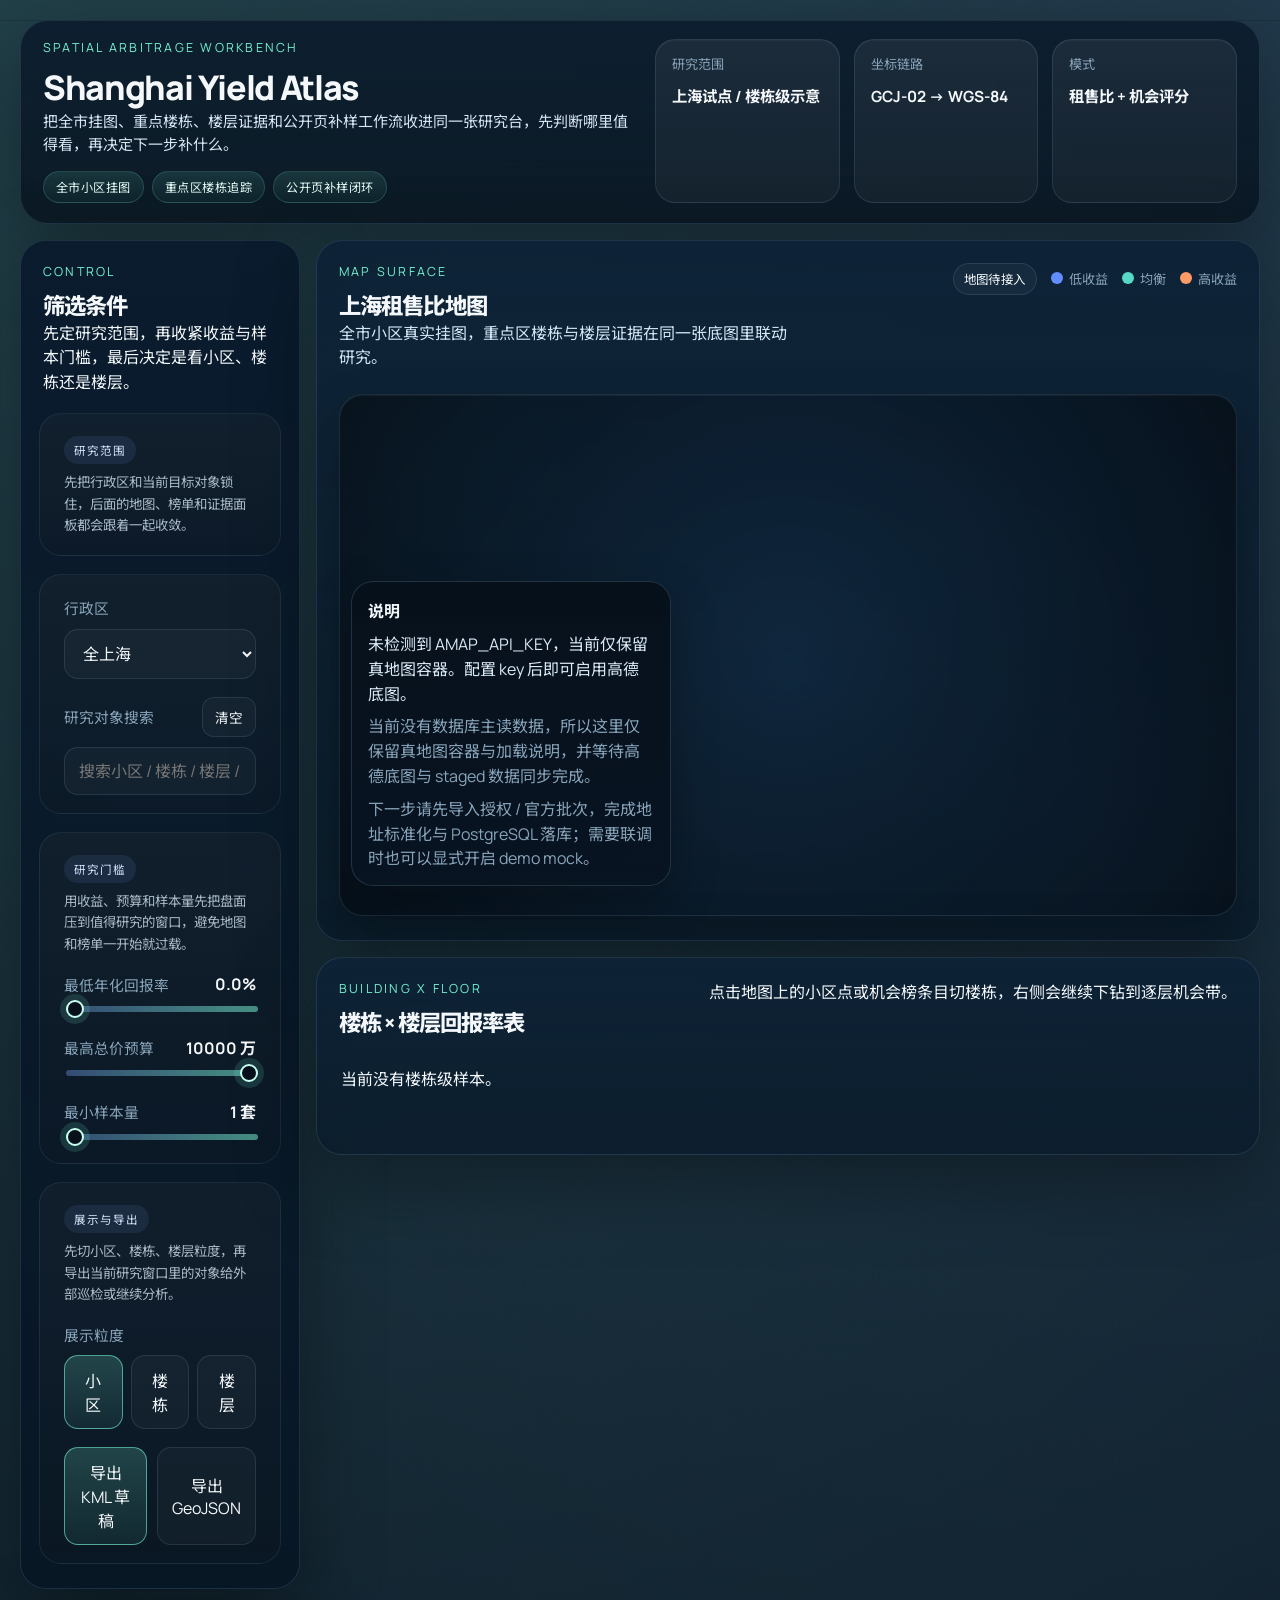
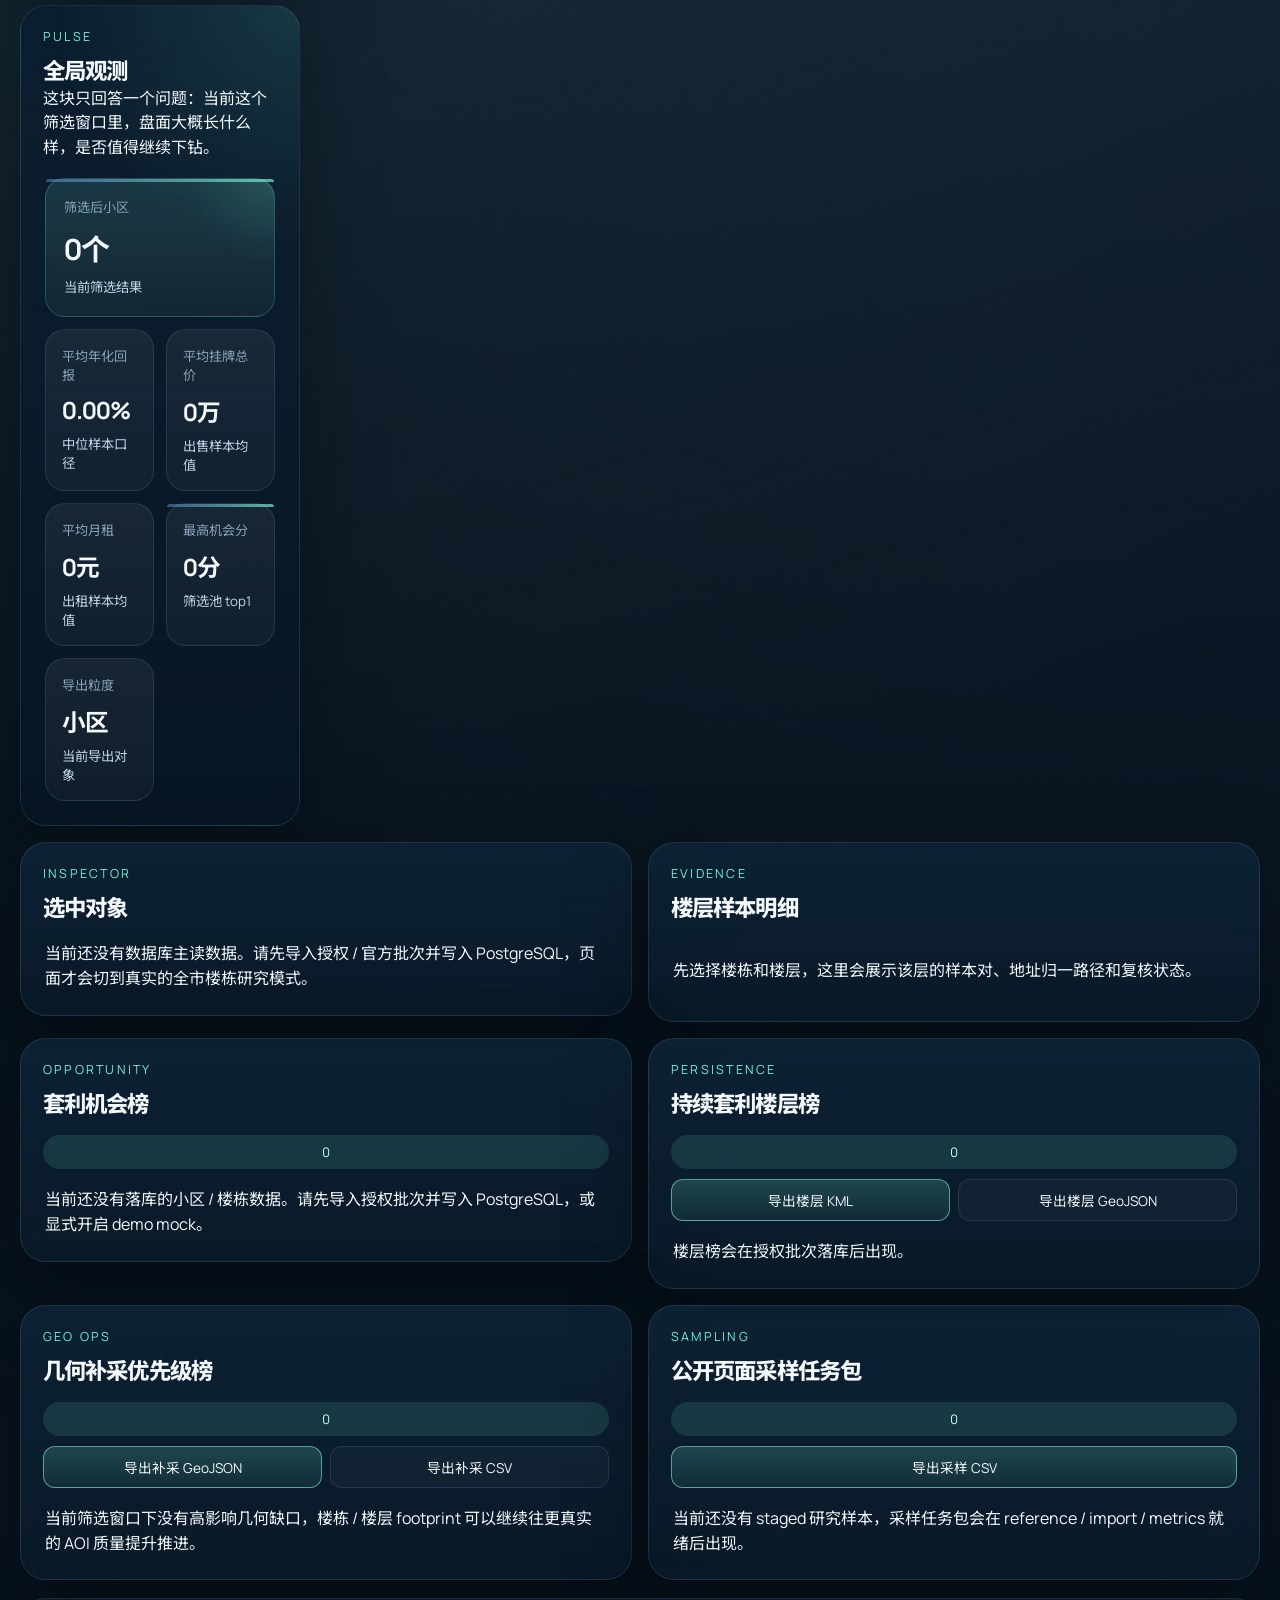
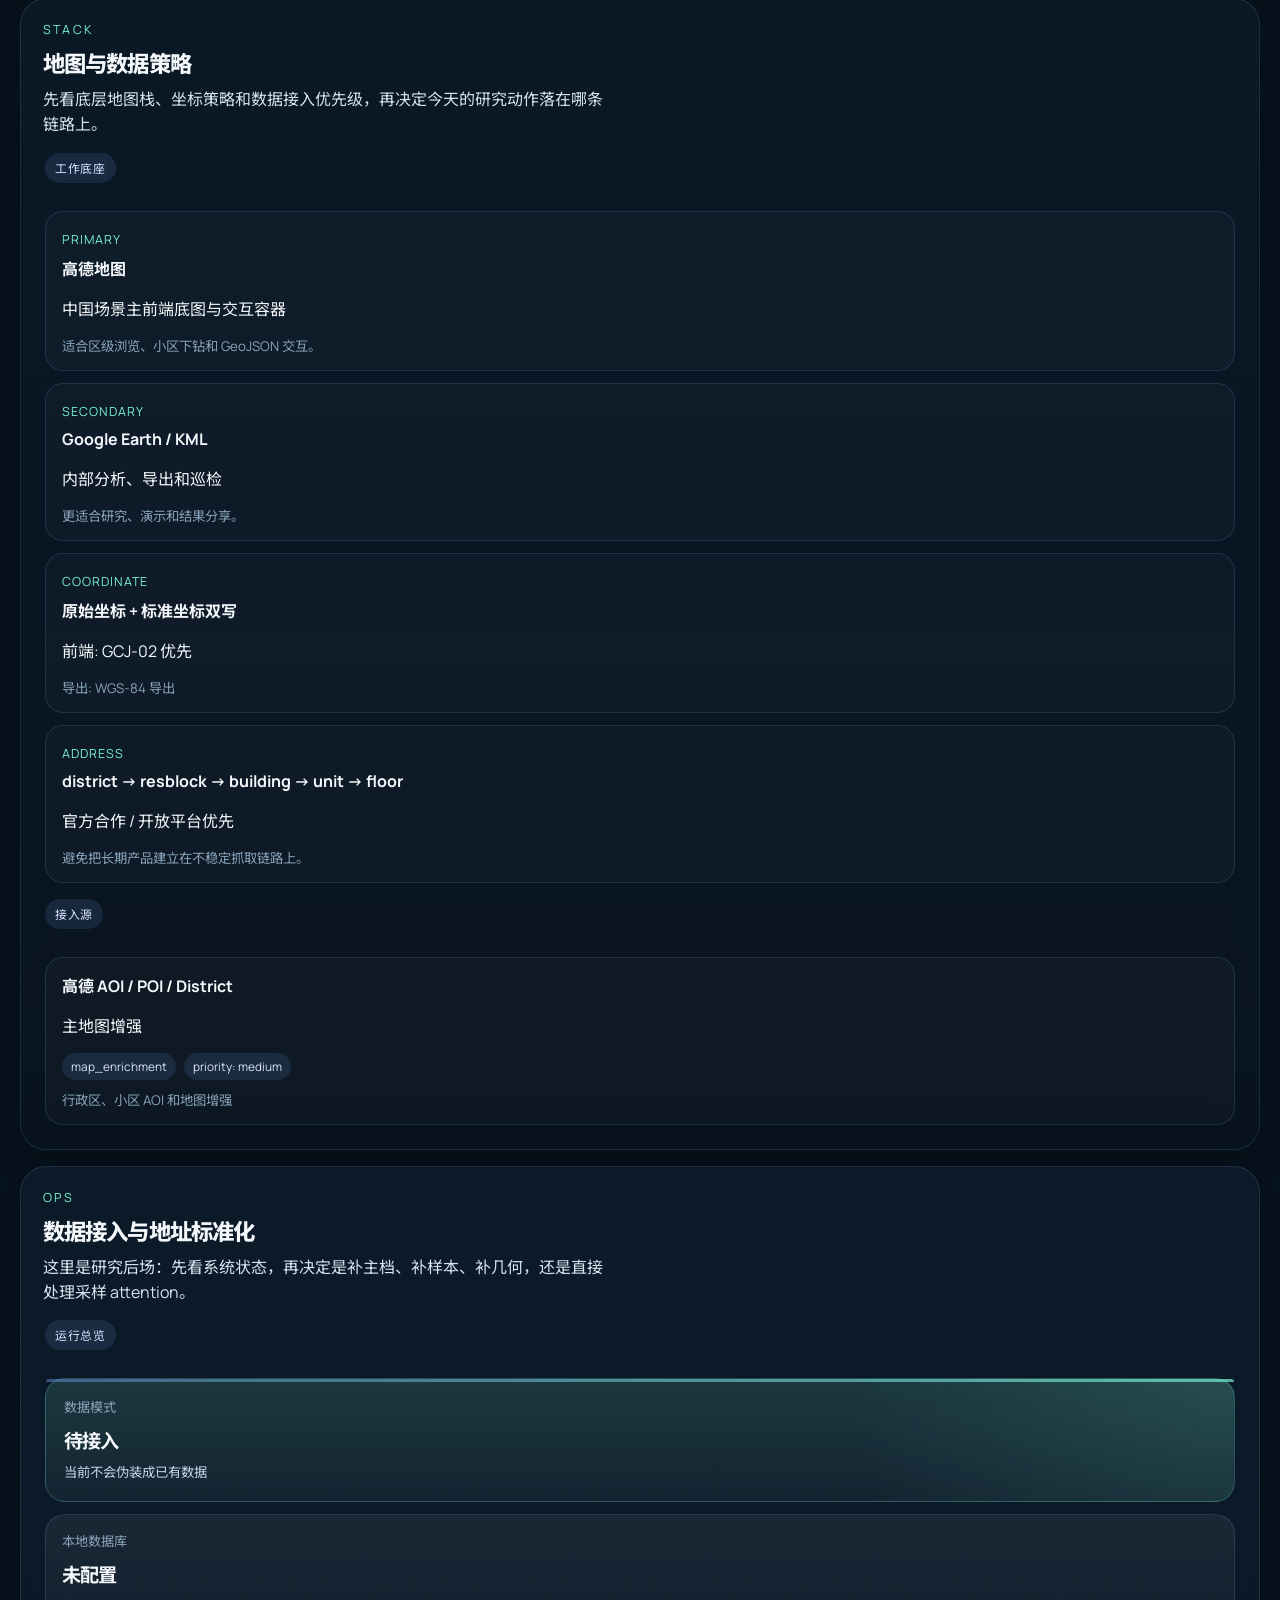
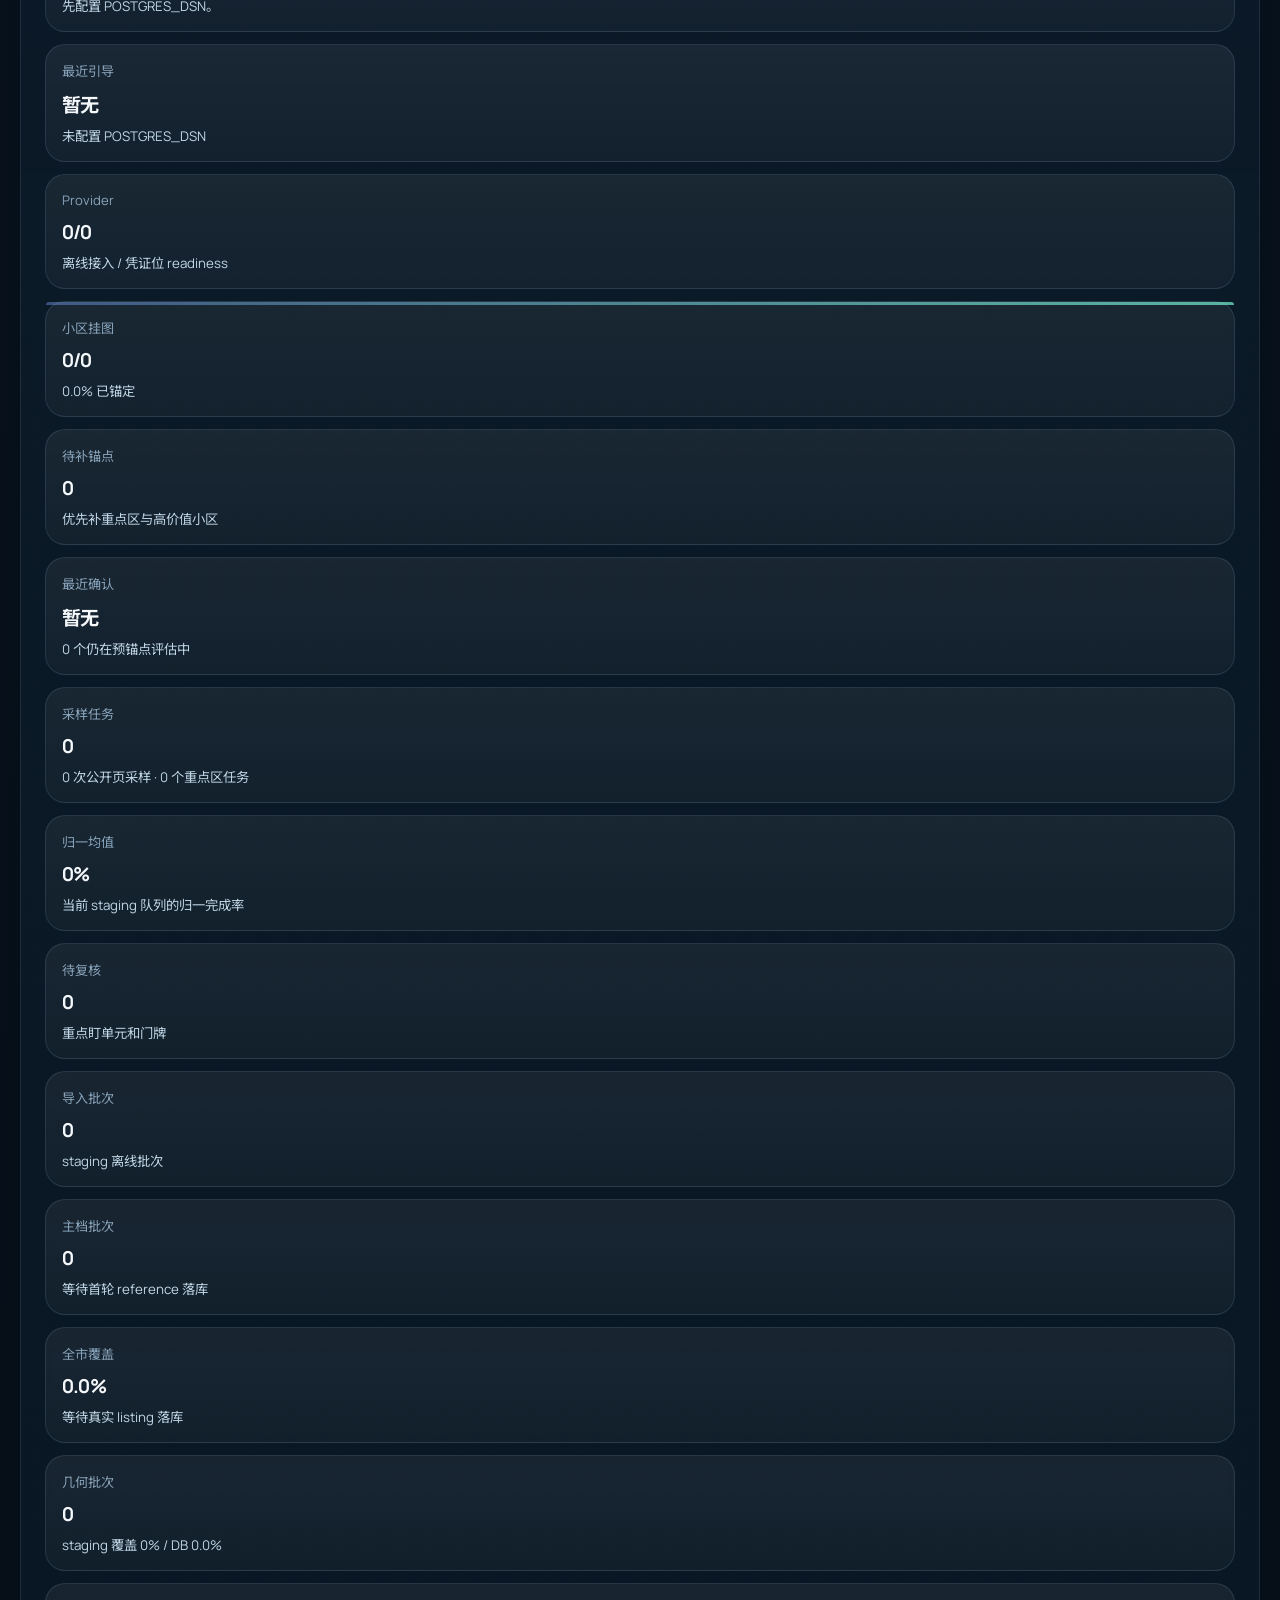
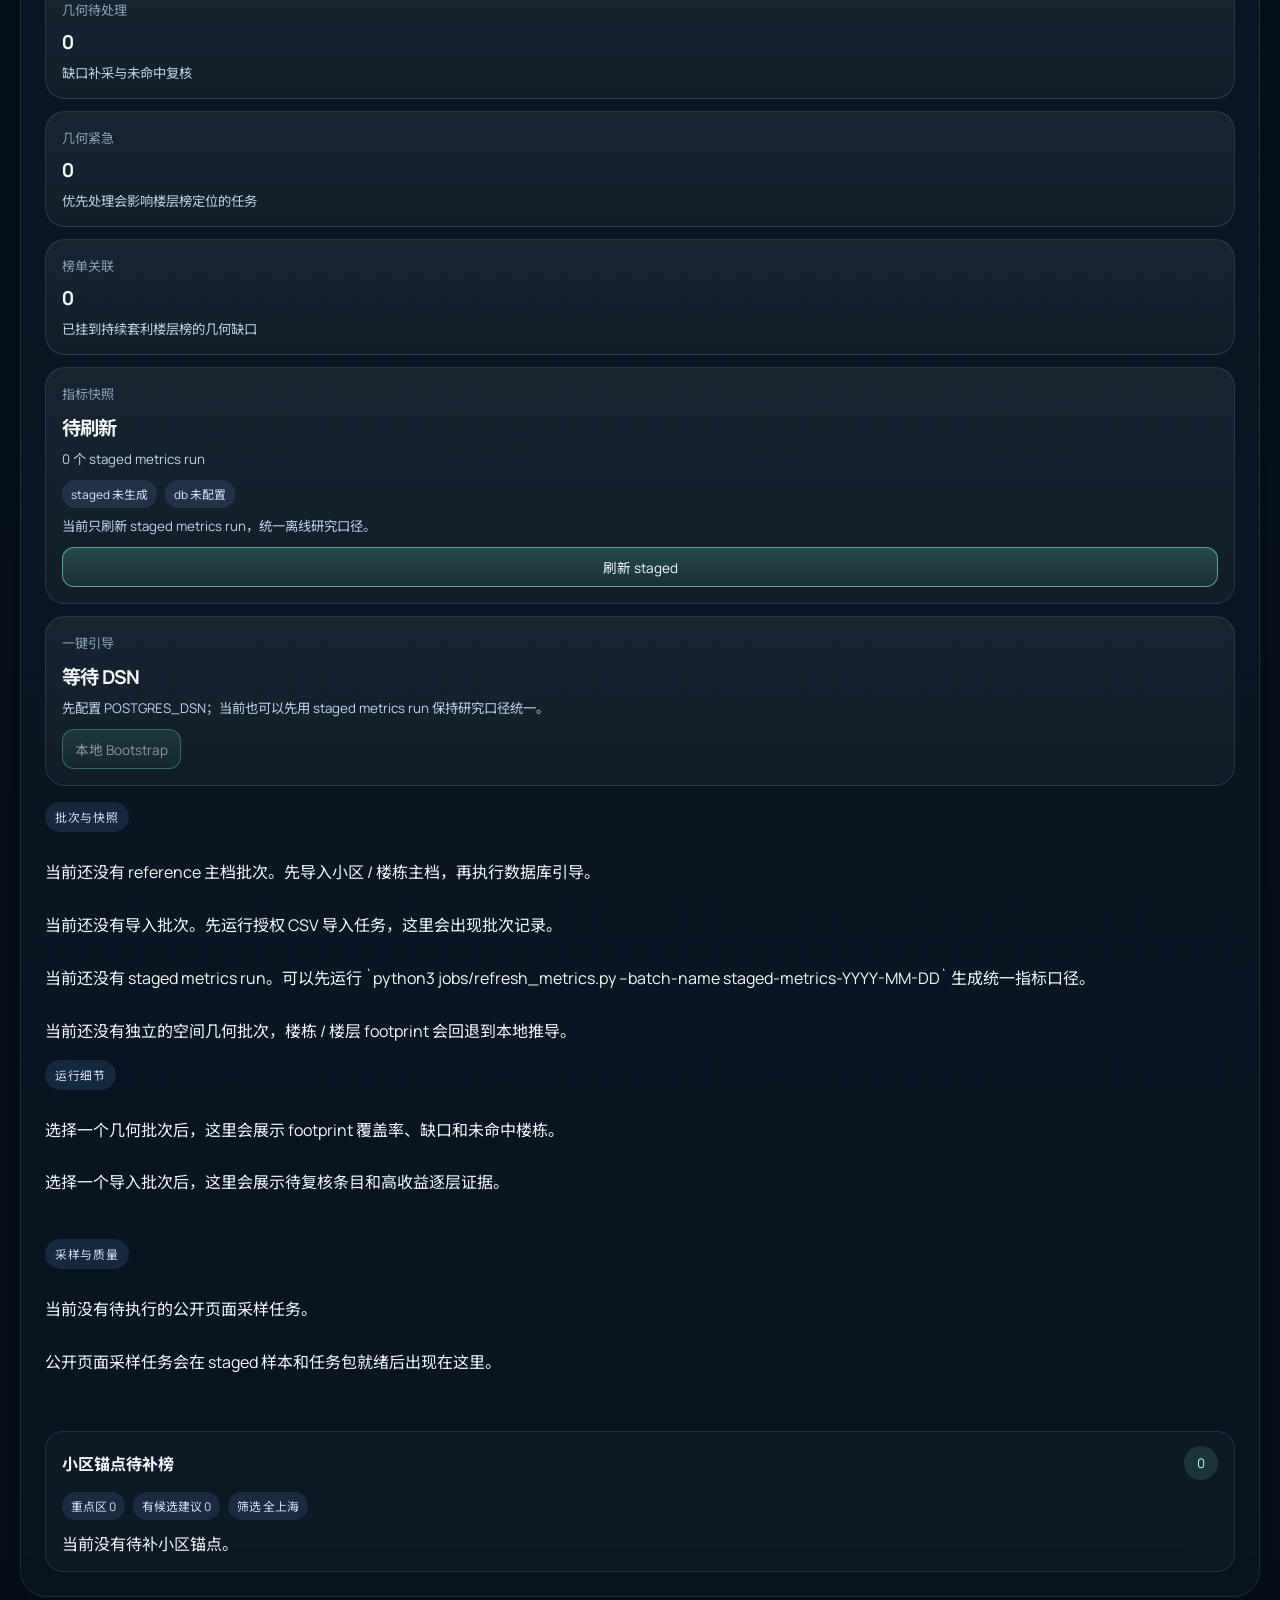
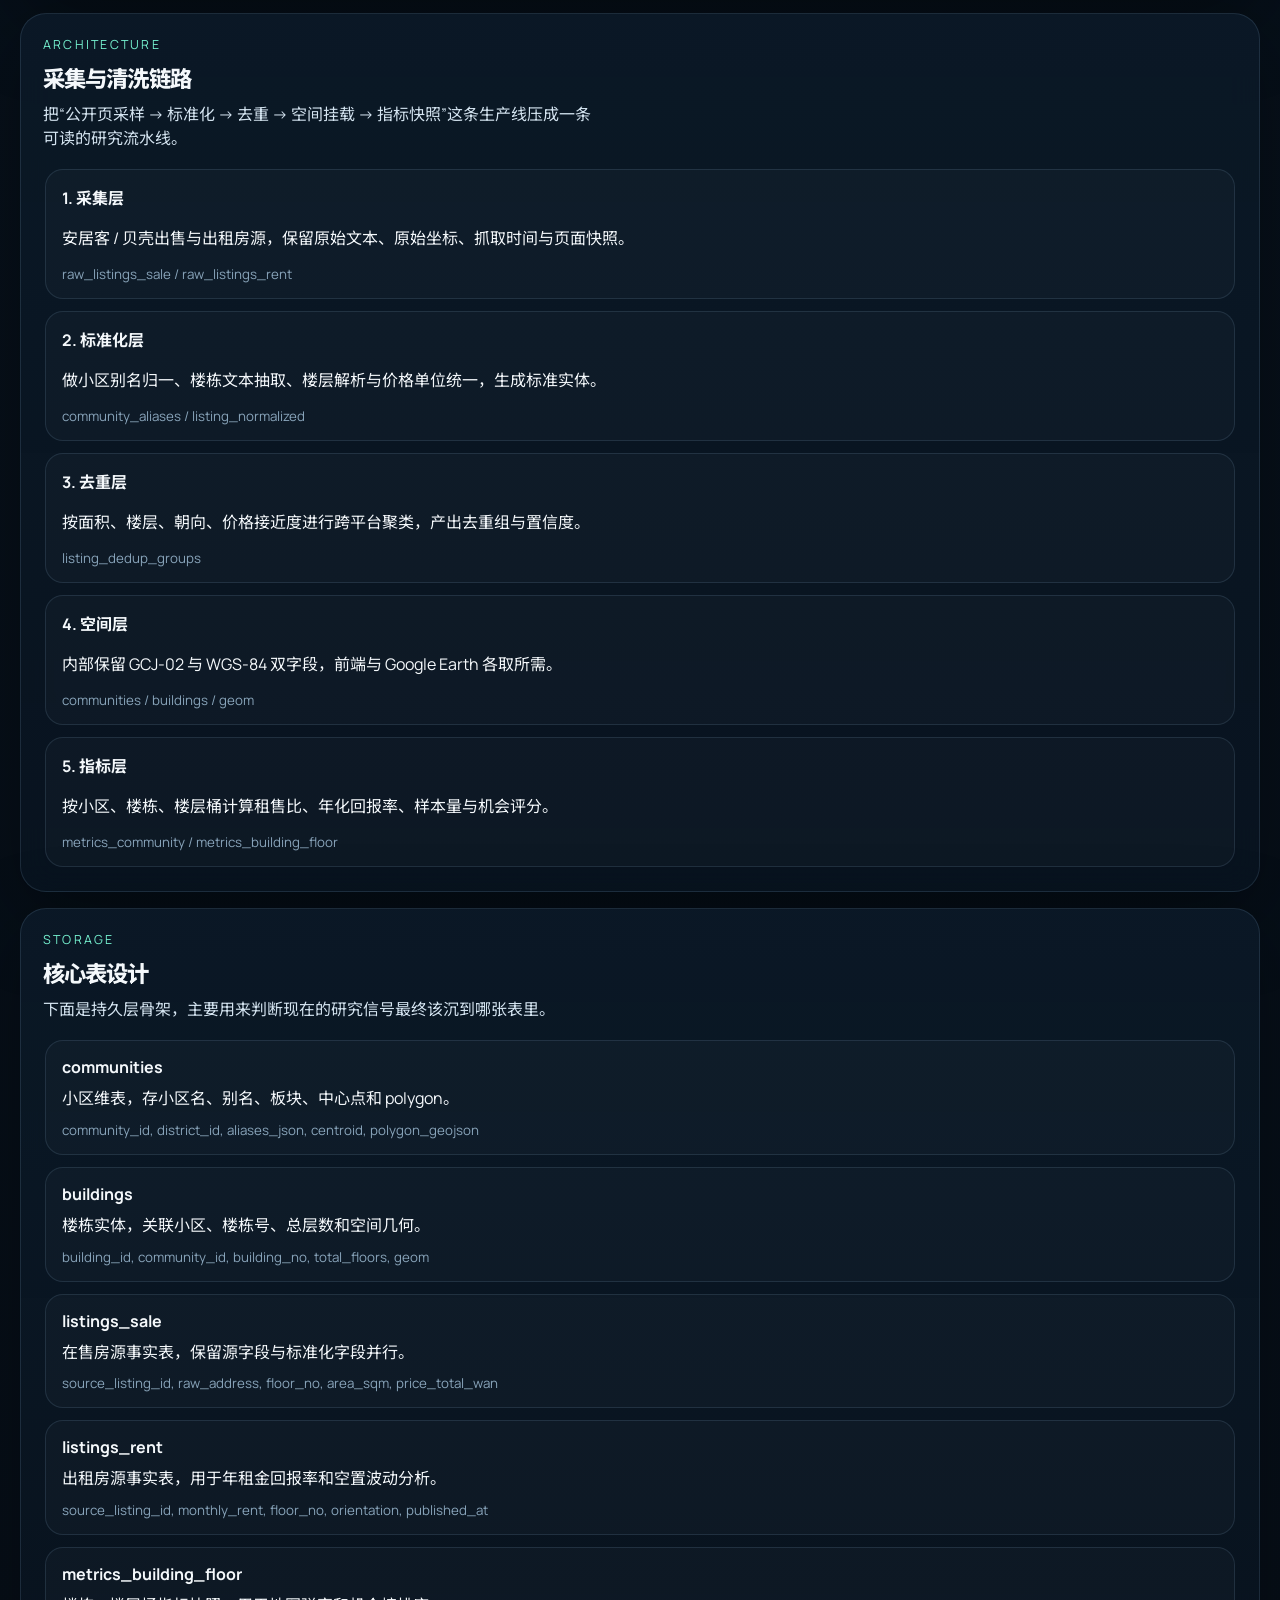
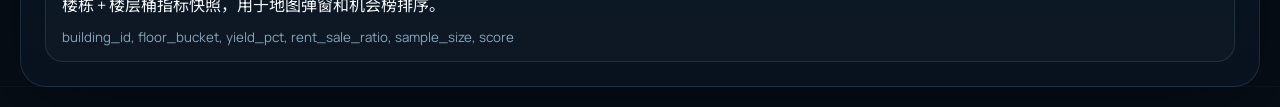
==== commit 333feaf6: "Improve browser sampling and metrics refresh workflows" ====
--- a/index.html
+++ b/index.html
@@ -16,9 +16,15 @@
   <body>
     <div class="app-shell">
       <header class="topbar">
-        <div>
+        <div class="topbar-copy">
           <p class="eyebrow">Spatial Arbitrage Workbench</p>
           <h1>Shanghai Yield Atlas</h1>
+          <p class="helper-text topbar-lead">把全市挂图、重点楼栋、楼层证据和公开页补样工作流收进同一张研究台，先判断哪里值得看，再决定下一步补什么。</p>
+          <div class="topbar-ribbon">
+            <span class="topbar-tag">全市小区挂图</span>
+            <span class="topbar-tag">重点区楼栋追踪</span>
+            <span class="topbar-tag">公开页补样闭环</span>
+          </div>
         </div>
         <div class="topbar-meta">
           <div>
@@ -35,6 +41,8 @@
           </div>
         </div>
       </header>
+
+      <div id="globalFeedback" class="ops-feedback global-feedback" aria-live="polite" hidden></div>
 
       <main class="workspace">
         <aside class="sidebar">
@@ -42,49 +50,95 @@
             <div class="panel-heading">
               <p class="eyebrow">Control</p>
               <h2>筛选条件</h2>
-            </div>
-
-            <label class="field">
-              <span>行政区</span>
-              <select id="districtFilter"></select>
-            </label>
-
-            <label class="field">
-              <div class="field-header">
-                <span>最低年化回报率</span>
-                <strong id="minYieldValue">0.0%</strong>
-              </div>
-              <input id="minYieldFilter" type="range" min="0" max="5" step="0.1" value="0" />
-            </label>
-
-            <label class="field">
-              <div class="field-header">
-                <span>最高总价预算</span>
-                <strong id="maxBudgetValue">10000 万</strong>
-              </div>
-              <input id="maxBudgetFilter" type="range" min="300" max="10000" step="50" value="10000" />
-            </label>
-
-            <label class="field">
-              <div class="field-header">
-                <span>最小样本量</span>
-                <strong id="minSamplesValue">1 套</strong>
-              </div>
-              <input id="minSamplesFilter" type="range" min="1" max="60" step="1" value="1" />
-            </label>
-
-            <div class="field segmented">
-              <span>展示粒度</span>
-              <div class="segment-group" id="granularityGroup">
-                <button class="segment is-active" data-granularity="community">小区</button>
-                <button class="segment" data-granularity="building">楼栋</button>
-                <button class="segment" data-granularity="floor">楼层</button>
-              </div>
-            </div>
-
-            <div class="action-row">
-              <button id="exportKmlButton" class="action primary">导出 KML 草稿</button>
-              <button id="exportGeoJsonButton" class="action">导出 GeoJSON</button>
+              <p class="helper-text">先定研究范围，再收紧收益与样本门槛，最后决定是看小区、楼栋还是楼层。</p>
+            </div>
+
+            <div class="filter-group">
+              <div class="filter-group-heading">
+                <span class="filter-group-label">研究范围</span>
+                <p>先把行政区和当前目标对象锁住，后面的地图、榜单和证据面板都会跟着一起收敛。</p>
+              </div>
+            </div>
+
+            <div class="filter-group">
+              <label class="field">
+                <span>行政区</span>
+                <select id="districtFilter" name="district_filter" aria-label="行政区筛选"></select>
+              </label>
+
+              <div class="field search-field">
+                <div class="field-header">
+                  <span>研究对象搜索</span>
+                  <button id="searchClearButton" type="button" class="action compact subtle search-clear">清空</button>
+                </div>
+                <input
+                  id="researchSearchInput"
+                  type="text"
+                  name="research_search"
+                  placeholder="搜索小区 / 楼栋 / 楼层 / 采样任务…"
+                  autocomplete="off"
+                  spellcheck="false"
+                  role="combobox"
+                  aria-haspopup="listbox"
+                  aria-label="研究对象搜索"
+                  aria-autocomplete="list"
+                  aria-expanded="false"
+                  aria-controls="researchSearchResults"
+                />
+                <div id="researchSearchResults" class="search-results" role="listbox" aria-label="研究对象搜索结果"></div>
+              </div>
+            </div>
+
+            <div class="filter-group">
+              <div class="filter-group-heading">
+                <span class="filter-group-label">研究门槛</span>
+                <p>用收益、预算和样本量先把盘面压到值得研究的窗口，避免地图和榜单一开始就过载。</p>
+              </div>
+
+              <label class="field">
+                <div class="field-header">
+                  <span>最低年化回报率</span>
+                  <strong id="minYieldValue">0.0%</strong>
+                </div>
+                <input id="minYieldFilter" name="min_yield" type="range" min="0" max="5" step="0.1" value="0" />
+              </label>
+
+              <label class="field">
+                <div class="field-header">
+                  <span>最高总价预算</span>
+                  <strong id="maxBudgetValue">10000 万</strong>
+                </div>
+                <input id="maxBudgetFilter" name="max_budget" type="range" min="300" max="10000" step="50" value="10000" />
+              </label>
+
+              <label class="field">
+                <div class="field-header">
+                  <span>最小样本量</span>
+                  <strong id="minSamplesValue">1 套</strong>
+                </div>
+                <input id="minSamplesFilter" name="min_samples" type="range" min="1" max="60" step="1" value="1" />
+              </label>
+            </div>
+
+            <div class="filter-group">
+              <div class="filter-group-heading">
+                <span class="filter-group-label">展示与导出</span>
+                <p>先切小区、楼栋、楼层粒度，再导出当前研究窗口里的对象给外部巡检或继续分析。</p>
+              </div>
+
+              <div class="field segmented">
+                <span>展示粒度</span>
+                <div class="segment-group" id="granularityGroup">
+                  <button type="button" class="segment is-active" data-granularity="community" aria-pressed="true">小区</button>
+                  <button type="button" class="segment" data-granularity="building" aria-pressed="false">楼栋</button>
+                  <button type="button" class="segment" data-granularity="floor" aria-pressed="false">楼层</button>
+                </div>
+              </div>
+
+              <div class="action-row">
+                <button id="exportKmlButton" type="button" class="action primary">导出 KML 草稿</button>
+                <button id="exportGeoJsonButton" type="button" class="action">导出 GeoJSON</button>
+              </div>
             </div>
           </section>
 
@@ -92,6 +146,7 @@
             <div class="panel-heading">
               <p class="eyebrow">Pulse</p>
               <h2>全局观测</h2>
+              <p class="helper-text">这块只回答一个问题：当前这个筛选窗口里，盘面大概长什么样，是否值得继续下钻。</p>
             </div>
             <div class="metric-grid" id="summaryGrid"></div>
           </section>
@@ -102,10 +157,11 @@
             <div class="panel-heading split">
               <div>
                 <p class="eyebrow">Map Surface</p>
-                <h2>上海租售比热力示意图</h2>
+                <h2>上海租售比地图</h2>
+                <p class="helper-text map-lead">全市小区真实挂图，重点区楼栋与楼层证据在同一张底图里联动研究。</p>
               </div>
               <div class="legend">
-                <span id="mapModeBadge" class="map-mode-badge">SVG Fallback</span>
+                <span id="mapModeBadge" class="map-mode-badge">地图初始化中</span>
                 <span><i class="legend-chip low"></i>低收益</span>
                 <span><i class="legend-chip mid"></i>均衡</span>
                 <span><i class="legend-chip high"></i>高收益</span>
@@ -113,31 +169,12 @@
             </div>
 
             <div class="map-frame">
-              <div id="amapContainer" class="amap-container is-hidden" aria-label="Amap live map"></div>
-              <div id="mapFallback" class="map-fallback">
-                <svg id="districtMap" viewBox="0 0 760 520" aria-label="Shanghai district heatmap">
-                  <defs>
-                    <filter id="glow">
-                      <feGaussianBlur stdDeviation="4" result="blur" />
-                      <feMerge>
-                        <feMergeNode in="blur" />
-                        <feMergeNode in="SourceGraphic" />
-                      </feMerge>
-                    </filter>
-                  </defs>
-                  <g id="mapGrid"></g>
-                  <g id="districtLayer"></g>
-                  <g id="markerLayer"></g>
-                </svg>
-              </div>
-              <div id="mapReferenceOverlay" class="map-reference-overlay is-hidden" aria-hidden="true">
-                <img src="./assets/shanghai-districts-reference.svg" alt="" />
-                <span>上海行政区参考图 · Wikimedia Commons CC BY-SA 4.0</span>
-              </div>
+              <div id="amapContainer" class="amap-container" role="region" aria-label="Amap live map" aria-describedby="mapNote" aria-busy="true"></div>
+              <div id="mapWaypointBadge" class="map-waypoint-badge is-hidden" aria-live="polite"></div>
 
               <div class="floating-note" id="mapNote">
                 <strong>说明</strong>
-                <p>地图为交互原型示意，当前重点展示区级热度、小区打点与楼栋下钻关系。</p>
+                <p>地图正在初始化高德底图，当前重点展示区级筛选、小区打点与楼栋下钻关系。</p>
               </div>
             </div>
           </section>
@@ -155,34 +192,67 @@
         </section>
 
         <aside class="inspector">
-          <section class="panel detail-panel">
-            <div class="panel-heading">
-              <p class="eyebrow">Inspector</p>
-              <h2>选中对象</h2>
-            </div>
-            <div id="detailCard" class="detail-card"></div>
-          </section>
-
-          <section class="panel evidence-panel">
-            <div class="panel-heading">
-              <p class="eyebrow">Evidence</p>
-              <h2>楼层样本明细</h2>
-            </div>
-            <div id="floorEvidence" class="evidence-list"></div>
-          </section>
-
-          <section class="panel ranking-panel">
+          <section class="panel detail-panel inspector-panel" data-inspector-panel="detail">
+            <div class="panel-heading split">
+              <div>
+                <p class="eyebrow">Inspector</p>
+                <h2>选中对象</h2>
+              </div>
+              <button
+                type="button"
+                class="panel-toggle"
+                data-inspector-toggle="detail"
+                aria-expanded="true"
+                aria-controls="detailCard"
+              >
+                收起
+              </button>
+            </div>
+            <div id="detailCard" class="detail-card panel-body"></div>
+          </section>
+
+          <section class="panel evidence-panel inspector-panel" data-inspector-panel="evidence">
+            <div class="panel-heading split">
+              <div>
+                <p class="eyebrow">Evidence</p>
+                <h2>楼层样本明细</h2>
+              </div>
+              <button
+                type="button"
+                class="panel-toggle"
+                data-inspector-toggle="evidence"
+                aria-expanded="false"
+                aria-controls="floorEvidence"
+              >
+                展开
+              </button>
+            </div>
+            <div id="floorEvidence" class="evidence-list panel-body"></div>
+          </section>
+
+          <section class="panel ranking-panel inspector-panel" data-inspector-panel="opportunity">
             <div class="panel-heading split">
               <div>
                 <p class="eyebrow">Opportunity</p>
                 <h2>套利机会榜</h2>
               </div>
-              <span id="rankingCount" class="badge"></span>
-            </div>
-            <div id="rankingList" class="ranking-list"></div>
-          </section>
-
-          <section class="panel ranking-panel">
+              <div class="panel-heading-actions">
+                <span id="rankingCount" class="badge"></span>
+                <button
+                  type="button"
+                  class="panel-toggle"
+                  data-inspector-toggle="opportunity"
+                  aria-expanded="false"
+                  aria-controls="rankingList"
+                >
+                  展开
+                </button>
+              </div>
+            </div>
+            <div id="rankingList" class="ranking-list panel-body"></div>
+          </section>
+
+          <section class="panel ranking-panel inspector-panel" data-inspector-panel="persistence">
             <div class="panel-heading split">
               <div>
                 <p class="eyebrow">Persistence</p>
@@ -191,15 +261,24 @@
               <div class="panel-heading-actions">
                 <span id="floorWatchlistCount" class="badge"></span>
                 <div class="action-row compact">
-                  <button id="exportFloorWatchlistKmlButton" class="action compact primary">导出楼层 KML</button>
-                  <button id="exportFloorWatchlistGeoJsonButton" class="action compact">导出楼层 GeoJSON</button>
-                </div>
-              </div>
-            </div>
-            <div id="floorWatchlist" class="ranking-list"></div>
-          </section>
-
-          <section class="panel ranking-panel">
+                  <button id="exportFloorWatchlistKmlButton" type="button" class="action compact primary">导出楼层 KML</button>
+                  <button id="exportFloorWatchlistGeoJsonButton" type="button" class="action compact">导出楼层 GeoJSON</button>
+                </div>
+                <button
+                  type="button"
+                  class="panel-toggle"
+                  data-inspector-toggle="persistence"
+                  aria-expanded="false"
+                  aria-controls="floorWatchlist"
+                >
+                  展开
+                </button>
+              </div>
+            </div>
+            <div id="floorWatchlist" class="ranking-list panel-body"></div>
+          </section>
+
+          <section class="panel ranking-panel inspector-panel" data-inspector-panel="geo">
             <div class="panel-heading split">
               <div>
                 <p class="eyebrow">Geo Ops</p>
@@ -208,15 +287,24 @@
               <div class="panel-heading-actions">
                 <span id="geoTaskWatchlistCount" class="badge"></span>
                 <div class="action-row compact">
-                  <button id="exportGeoTaskWatchlistGeoJsonButton" class="action compact primary">导出补采 GeoJSON</button>
-                  <button id="exportGeoTaskWatchlistCsvButton" class="action compact">导出补采 CSV</button>
-                </div>
-              </div>
-            </div>
-            <div id="geoTaskWatchlist" class="ranking-list"></div>
-          </section>
-
-          <section class="panel ranking-panel">
+                  <button id="exportGeoTaskWatchlistGeoJsonButton" type="button" class="action compact primary">导出补采 GeoJSON</button>
+                  <button id="exportGeoTaskWatchlistCsvButton" type="button" class="action compact">导出补采 CSV</button>
+                </div>
+                <button
+                  type="button"
+                  class="panel-toggle"
+                  data-inspector-toggle="geo"
+                  aria-expanded="false"
+                  aria-controls="geoTaskWatchlist"
+                >
+                  展开
+                </button>
+              </div>
+            </div>
+            <div id="geoTaskWatchlist" class="ranking-list panel-body"></div>
+          </section>
+
+          <section class="panel ranking-panel inspector-panel" data-inspector-panel="sampling">
             <div class="panel-heading split">
               <div>
                 <p class="eyebrow">Sampling</p>
@@ -225,11 +313,20 @@
               <div class="panel-heading-actions">
                 <span id="browserSamplingPackCount" class="badge"></span>
                 <div class="action-row compact">
-                  <button id="exportBrowserSamplingPackCsvButton" class="action compact primary">导出采样 CSV</button>
-                </div>
-              </div>
-            </div>
-            <div id="browserSamplingPack" class="ranking-list"></div>
+                  <button id="exportBrowserSamplingPackCsvButton" type="button" class="action compact primary">导出采样 CSV</button>
+                </div>
+                <button
+                  type="button"
+                  class="panel-toggle"
+                  data-inspector-toggle="sampling"
+                  aria-expanded="false"
+                  aria-controls="browserSamplingPack"
+                >
+                  展开
+                </button>
+              </div>
+            </div>
+            <div id="browserSamplingPack" class="ranking-list panel-body"></div>
           </section>
         </aside>
       </main>
@@ -239,33 +336,55 @@
           <div class="panel-heading">
             <p class="eyebrow">Stack</p>
             <h2>地图与数据策略</h2>
-          </div>
-          <div id="strategyPanel" class="strategy-list"></div>
-          <div id="dataSourceList" class="source-list"></div>
+            <p class="helper-text research-helper">先看底层地图栈、坐标策略和数据接入优先级，再决定今天的研究动作落在哪条链路上。</p>
+          </div>
+          <div class="research-group">
+            <div class="research-section-label">工作底座</div>
+            <div id="strategyPanel" class="strategy-list"></div>
+          </div>
+          <div class="research-group">
+            <div class="research-section-label">接入源</div>
+            <div id="dataSourceList" class="source-list"></div>
+          </div>
         </section>
 
         <section class="panel operations-panel">
           <div class="panel-heading">
             <p class="eyebrow">Ops</p>
             <h2>数据接入与地址标准化</h2>
-          </div>
-          <div id="opsSummary" class="ops-summary"></div>
-          <div id="referenceRunList" class="import-run-list"></div>
-          <div id="importRunList" class="import-run-list"></div>
-          <div id="metricsRunList" class="import-run-list"></div>
-          <div id="geoAssetRunList" class="import-run-list"></div>
-          <div id="geoAssetRunDetail" class="import-run-detail"></div>
-          <div id="importRunDetail" class="import-run-detail"></div>
-          <div id="sourceHealthList" class="source-list"></div>
-          <div id="browserSamplingWorkbench" class="import-run-detail"></div>
-          <div id="addressQueueList" class="queue-list"></div>
-          <div id="anchorWatchlist" class="queue-list"></div>
+            <p class="helper-text research-helper">这里是研究后场：先看系统状态，再决定是补主档、补样本、补几何，还是直接处理采样 attention。</p>
+          </div>
+          <div class="research-group">
+            <div class="research-section-label">运行总览</div>
+            <div id="opsSummary" class="ops-summary"></div>
+          </div>
+          <div class="research-group">
+            <div class="research-section-label">批次与快照</div>
+            <div id="referenceRunList" class="import-run-list"></div>
+            <div id="importRunList" class="import-run-list"></div>
+            <div id="metricsRunList" class="import-run-list"></div>
+            <div id="geoAssetRunList" class="import-run-list"></div>
+          </div>
+          <div class="research-group">
+            <div class="research-section-label">运行细节</div>
+            <div id="geoAssetRunDetail" class="import-run-detail"></div>
+            <div id="importRunDetail" class="import-run-detail"></div>
+            <div id="sourceHealthList" class="source-list"></div>
+          </div>
+          <div class="research-group">
+            <div class="research-section-label">采样与质量</div>
+            <div id="browserSamplingWorkbench" class="import-run-detail"></div>
+            <div id="browserSamplingCoverageBoard" class="import-run-detail"></div>
+            <div id="addressQueueList" class="queue-list"></div>
+            <div id="anchorWatchlist" class="queue-list"></div>
+          </div>
         </section>
 
         <section class="panel pipeline-panel">
           <div class="panel-heading">
             <p class="eyebrow">Architecture</p>
             <h2>采集与清洗链路</h2>
+            <p class="helper-text research-helper">把“公开页采样 → 标准化 → 去重 → 空间挂载 → 指标快照”这条生产线压成一条可读的研究流水线。</p>
           </div>
           <div id="pipeline" class="pipeline"></div>
         </section>
@@ -274,6 +393,7 @@
           <div class="panel-heading">
             <p class="eyebrow">Storage</p>
             <h2>核心表设计</h2>
+            <p class="helper-text research-helper">下面是持久层骨架，主要用来判断现在的研究信号最终该沉到哪张表里。</p>
           </div>
           <div id="schemaList" class="schema-list"></div>
         </section>
--- a/styles.css
+++ b/styles.css
@@ -12,6 +12,8 @@
   --warning: #ffbf69;
   --danger: #ff6b6b;
   --shadow: 0 24px 80px rgba(0, 0, 0, 0.34);
+  --focus-ring: rgba(117, 240, 207, 0.95);
+  color-scheme: dark;
 }
 
 * {
@@ -44,21 +46,36 @@
 
 button,
 input,
-select {
+select,
+textarea {
   font: inherit;
+  -webkit-tap-highlight-color: rgba(117, 240, 207, 0.18);
+}
+
+button,
+.segment,
+.action,
+.panel-toggle,
+.search-result-item,
+.floor-chip {
+  touch-action: manipulation;
 }
 
 .app-shell {
-  width: min(1640px, calc(100vw - 40px));
+  width: min(1680px, calc(100vw - 40px));
   margin: 20px auto;
 }
 
+.global-feedback {
+  margin-top: 14px;
+}
+
 .topbar {
   display: grid;
-  grid-template-columns: minmax(0, 1.8fr) repeat(3, minmax(150px, 0.55fr));
+  grid-template-columns: minmax(0, 1.72fr) repeat(3, minmax(138px, 0.48fr));
   align-items: stretch;
-  gap: 18px;
-  padding: 22px 28px 24px;
+  gap: 14px;
+  padding: 18px 22px 20px;
   border: 1px solid var(--line);
   border-radius: 28px;
   background: linear-gradient(180deg, rgba(12, 29, 46, 0.95), rgba(8, 20, 31, 0.84));
@@ -66,15 +83,52 @@
   box-shadow: var(--shadow);
 }
 
+.topbar-copy {
+  display: flex;
+  flex-direction: column;
+  justify-content: center;
+  min-width: 0;
+  min-height: 146px;
+}
+
 .topbar h1,
 .panel h2 {
   margin: 0;
   font-weight: 800;
   letter-spacing: -0.04em;
+  text-wrap: balance;
 }
 
 .topbar h1 {
-  font-size: clamp(2rem, 3vw, 3.4rem);
+  font-size: clamp(1.92rem, 2.65vw, 3rem);
+}
+
+.topbar-lead {
+  max-width: 720px;
+  margin-top: 10px;
+  color: #d7e7f5;
+  font-size: 0.94rem;
+  line-height: 1.62;
+}
+
+.topbar-ribbon {
+  display: flex;
+  flex-wrap: wrap;
+  gap: 8px;
+  margin-top: 14px;
+}
+
+.topbar-tag {
+  display: inline-flex;
+  align-items: center;
+  min-height: 32px;
+  padding: 0 12px;
+  border: 1px solid rgba(117, 240, 207, 0.18);
+  border-radius: 999px;
+  background: linear-gradient(180deg, rgba(117, 240, 207, 0.13), rgba(117, 240, 207, 0.04));
+  color: #e7fff7;
+  font-size: 0.76rem;
+  letter-spacing: 0.04em;
 }
 
 .eyebrow {
@@ -90,25 +144,39 @@
 }
 
 .topbar-meta > div {
-  min-width: 154px;
+  display: flex;
+  flex-direction: column;
+  justify-content: flex-start;
+  gap: 10px;
+  min-width: 0;
+  min-height: 102px;
   padding: 14px 16px;
-  border: 1px solid var(--line);
-  border-radius: 18px;
-  background: rgba(255, 255, 255, 0.02);
+  border: 1px solid rgba(151, 191, 226, 0.14);
+  border-radius: 20px;
+  background:
+    linear-gradient(180deg, rgba(255, 255, 255, 0.045), rgba(255, 255, 255, 0.02)),
+    rgba(255, 255, 255, 0.02);
+  box-shadow: inset 0 1px 0 rgba(255, 255, 255, 0.03);
+}
+
+.topbar-meta > div strong {
+  display: block;
+  font-size: 0.96rem;
+  line-height: 1.35;
 }
 
 .meta-label {
   display: block;
-  margin-bottom: 6px;
+  margin-bottom: 4px;
   color: var(--muted);
   font-size: 0.82rem;
 }
 
 .workspace {
   display: grid;
-  grid-template-columns: 280px minmax(0, 1fr) 336px;
-  gap: 20px;
-  margin-top: 18px;
+  grid-template-columns: 260px minmax(0, 1fr) 312px;
+  gap: 16px;
+  margin-top: 16px;
   align-items: start;
 }
 
@@ -117,25 +185,26 @@
 .main-column {
   display: flex;
   flex-direction: column;
-  gap: 18px;
+  gap: 16px;
 }
 
 .sidebar {
   position: sticky;
-  top: 18px;
+  top: 16px;
 }
 
 .panel {
+  position: relative;
   border: 1px solid var(--line);
   border-radius: 26px;
   background: linear-gradient(180deg, var(--panel-strong), var(--panel));
   backdrop-filter: blur(16px);
   box-shadow: var(--shadow);
-  overflow: hidden;
+  overflow: visible;
 }
 
 .panel-heading {
-  padding: 24px 24px 0;
+  padding: 22px 22px 0;
 }
 
 .panel-heading.split {
@@ -143,6 +212,11 @@
   justify-content: space-between;
   gap: 16px;
   align-items: flex-start;
+  flex-wrap: wrap;
+}
+
+.panel-heading.split > * {
+  min-width: 0;
 }
 
 .panel-heading-actions {
@@ -150,6 +224,7 @@
   flex-direction: column;
   align-items: flex-end;
   gap: 10px;
+  max-width: 100%;
 }
 
 .panel-heading h2 {
@@ -168,13 +243,120 @@
   padding-bottom: 24px;
 }
 
+.filter-panel {
+  background:
+    linear-gradient(180deg, rgba(10, 28, 45, 0.95), rgba(8, 23, 37, 0.88)),
+    var(--panel);
+}
+
 .field {
   display: block;
   padding: 18px 24px 0;
+  position: relative;
+  z-index: 0;
 }
 
 .field.compact {
   padding: 12px 0 0;
+}
+
+.search-field {
+  z-index: 12;
+}
+
+.search-field input[type="text"] {
+  margin-top: 12px;
+  padding-right: 44px;
+}
+
+.search-clear {
+  margin-left: auto;
+}
+
+.search-results {
+  position: absolute;
+  left: 24px;
+  right: 24px;
+  top: calc(100% - 6px);
+  display: none;
+  z-index: 24;
+  padding: 10px;
+  border: 1px solid rgba(117, 240, 207, 0.18);
+  border-radius: 18px;
+  background:
+    linear-gradient(180deg, rgba(8, 16, 24, 0.98), rgba(9, 18, 28, 0.96)),
+    rgba(6, 12, 19, 0.94);
+  box-shadow:
+    0 24px 48px rgba(0, 0, 0, 0.38),
+    0 0 0 1px rgba(124, 168, 255, 0.06);
+  backdrop-filter: blur(18px);
+  max-height: min(52vh, 420px);
+  overflow: auto;
+}
+
+.search-results.is-open {
+  display: grid;
+  gap: 8px;
+}
+
+.search-result-item {
+  width: 100%;
+  display: grid;
+  gap: 6px;
+  padding: 12px 14px;
+  text-align: left;
+  border: 1px solid rgba(255, 255, 255, 0.06);
+  border-radius: 14px;
+  background: rgba(255, 255, 255, 0.03);
+  color: var(--text);
+  cursor: pointer;
+  transition: border-color 180ms ease, background 180ms ease, transform 180ms ease;
+}
+
+.search-result-item:hover,
+.search-result-item.is-active {
+  transform: translateY(-1px);
+  border-color: rgba(117, 240, 207, 0.36);
+  background: linear-gradient(180deg, rgba(117, 240, 207, 0.14), rgba(117, 240, 207, 0.05));
+}
+
+.search-result-top {
+  display: flex;
+  align-items: center;
+  justify-content: space-between;
+  gap: 10px;
+}
+
+.search-result-top strong {
+  font-size: 0.95rem;
+  line-height: 1.35;
+}
+
+.search-result-item p {
+  margin: 0;
+  color: var(--muted);
+  font-size: 0.84rem;
+  line-height: 1.45;
+}
+
+.search-result-type {
+  flex: 0 0 auto;
+  padding: 4px 8px;
+  border-radius: 999px;
+  border: 1px solid rgba(124, 168, 255, 0.18);
+  background: rgba(124, 168, 255, 0.08);
+  color: rgba(216, 230, 255, 0.92);
+  font-size: 0.72rem;
+  letter-spacing: 0.04em;
+}
+
+.search-empty {
+  padding: 14px 12px;
+  border-radius: 14px;
+  background: rgba(255, 255, 255, 0.025);
+  color: var(--muted);
+  font-size: 0.85rem;
+  line-height: 1.5;
 }
 
 .action-row.compact {
@@ -214,12 +396,48 @@
   min-height: 84px;
 }
 
+.filter-group {
+  margin: 18px 18px 0;
+  padding: 4px 0 18px;
+  border: 1px solid rgba(151, 191, 226, 0.1);
+  border-radius: 22px;
+  background:
+    linear-gradient(180deg, rgba(255, 255, 255, 0.04), rgba(255, 255, 255, 0.015)),
+    rgba(5, 14, 22, 0.24);
+}
+
+.filter-group-heading {
+  padding: 18px 24px 0;
+}
+
+.filter-group-heading p {
+  margin: 8px 0 0;
+  color: rgba(214, 230, 243, 0.78);
+  font-size: 0.84rem;
+  line-height: 1.6;
+}
+
+.filter-group-label {
+  display: inline-flex;
+  align-items: center;
+  min-height: 28px;
+  padding: 0 10px;
+  border-radius: 999px;
+  background: rgba(124, 168, 255, 0.1);
+  color: #d8e7ff;
+  font-size: 0.72rem;
+  letter-spacing: 0.08em;
+  text-transform: uppercase;
+}
+
 .field select {
   padding: 12px 14px;
   border: 1px solid var(--line);
   border-radius: 14px;
   background: rgba(255, 255, 255, 0.03);
   color: var(--text);
+  position: relative;
+  z-index: 2;
 }
 
 .field-header {
@@ -227,6 +445,28 @@
   justify-content: space-between;
   gap: 12px;
   align-items: center;
+  flex-wrap: wrap;
+}
+
+.field:focus-within,
+.import-run-section:focus-within,
+.work-order-toolbar:focus-within,
+.section-actions:focus-within {
+  z-index: 8;
+}
+
+@supports selector(.field:has(select:focus)) {
+  .field:has(select:focus) {
+    margin-bottom: clamp(120px, 18vh, 220px);
+  }
+
+  .field.compact:has(select:focus) {
+    margin-bottom: clamp(140px, 20vh, 240px);
+  }
+
+  .work-order-toolbar:has(select:focus) {
+    margin-bottom: clamp(120px, 18vh, 220px);
+  }
 }
 
 input[type="range"] {
@@ -234,7 +474,6 @@
   height: 6px;
   border-radius: 999px;
   background: linear-gradient(90deg, rgba(124, 168, 255, 0.35), rgba(117, 240, 207, 0.55));
-  outline: none;
 }
 
 input[type="range"]::-webkit-slider-thumb {
@@ -260,7 +499,8 @@
 }
 
 .segment,
-.action {
+.action,
+.panel-toggle {
   padding: 12px 14px;
   border: 1px solid var(--line);
   border-radius: 14px;
@@ -282,14 +522,49 @@
   background: linear-gradient(180deg, rgba(117, 240, 207, 0.2), rgba(117, 240, 207, 0.08));
 }
 
+.panel-toggle {
+  display: none;
+  min-width: 72px;
+  padding: 10px 12px;
+  font-size: 0.82rem;
+  white-space: nowrap;
+}
+
+.segment:focus-visible,
+.action:focus-visible,
+.panel-toggle:focus-visible,
+.search-result-item:focus-visible,
+.ranking-item:focus-visible,
+.floor-chip:focus-visible,
+.field input[type="text"]:focus-visible,
+.field textarea:focus-visible,
+.field select:focus-visible,
+input[type="range"]:focus-visible,
+.matrix-table tbody tr[tabindex="0"]:focus-visible {
+  outline: 2px solid var(--focus-ring);
+  outline-offset: 3px;
+}
+
+.matrix-table tbody tr[tabindex="0"]:focus-visible td {
+  background: rgba(117, 240, 207, 0.08);
+}
+
 .action-row {
   display: flex;
   gap: 10px;
   padding: 18px 24px 0;
+  flex-wrap: wrap;
 }
 
 .action {
   flex: 1;
+}
+
+.metric-strip {
+  overflow: hidden;
+  background:
+    radial-gradient(circle at top right, rgba(117, 240, 207, 0.12), transparent 28%),
+    linear-gradient(180deg, rgba(11, 30, 48, 0.95), rgba(8, 22, 35, 0.9));
 }
 
 .metric-grid {
@@ -300,10 +575,39 @@
 }
 
 .metric {
+  position: relative;
   padding: 16px;
   border: 1px solid var(--line);
   border-radius: 20px;
-  background: rgba(255, 255, 255, 0.02);
+  background:
+    linear-gradient(180deg, rgba(255, 255, 255, 0.045), rgba(255, 255, 255, 0.015)),
+    rgba(255, 255, 255, 0.02);
+}
+
+.metric::before {
+  position: absolute;
+  inset: 0 auto auto 0;
+  width: 100%;
+  height: 3px;
+  border-radius: 20px 20px 0 0;
+  background: linear-gradient(90deg, rgba(124, 168, 255, 0.4), rgba(117, 240, 207, 0.7));
+  content: "";
+  opacity: 0;
+}
+
+.metric:first-child {
+  grid-column: 1 / -1;
+  padding: 18px 18px 20px;
+  border-color: rgba(117, 240, 207, 0.2);
+  background:
+    radial-gradient(circle at top right, rgba(117, 240, 207, 0.12), transparent 32%),
+    linear-gradient(180deg, rgba(117, 240, 207, 0.12), rgba(117, 240, 207, 0.03)),
+    rgba(255, 255, 255, 0.02);
+}
+
+.metric:first-child::before,
+.metric:nth-child(5)::before {
+  opacity: 1;
 }
 
 .metric-label {
@@ -319,6 +623,10 @@
   letter-spacing: -0.04em;
 }
 
+.metric:first-child strong {
+  font-size: 1.82rem;
+}
+
 .metric.mini strong {
   font-size: 1.2rem;
 }
@@ -332,6 +640,16 @@
 .map-panel,
 .matrix-panel {
   padding-bottom: 24px;
+}
+
+.map-panel .panel-heading {
+  padding-bottom: 8px;
+}
+
+.map-lead {
+  max-width: 460px;
+  margin-top: 8px;
+  color: #d4e7f6;
 }
 
 .legend {
@@ -378,261 +696,358 @@
 
 .map-frame {
   position: relative;
-  padding: 18px 24px 0;
+  padding: 16px 22px 0;
+  isolation: isolate;
+  transition: transform 240ms ease, filter 240ms ease;
+}
+
+.map-frame::before {
+  position: absolute;
+  inset: 16px 22px 0;
+  border-radius: 24px;
+  background:
+    radial-gradient(circle at top left, rgba(117, 240, 207, 0.14), transparent 24%),
+    radial-gradient(circle at bottom right, rgba(124, 168, 255, 0.14), transparent 28%);
+  content: "";
+  pointer-events: none;
+  z-index: 0;
+  transition: opacity 220ms ease, transform 280ms ease, filter 280ms ease;
 }
 
 .amap-container {
   width: 100%;
-  height: 560px;
+  height: clamp(480px, 58vh, 560px);
   border: 1px solid var(--line);
   border-radius: 24px;
   overflow: hidden;
   background: radial-gradient(circle at center, rgba(22, 53, 87, 0.3), rgba(7, 17, 27, 0.95));
-}
-
-.amap-container.is-hidden,
-.map-fallback.is-hidden {
+  box-shadow:
+    inset 0 1px 0 rgba(255, 255, 255, 0.05),
+    0 24px 54px rgba(0, 0, 0, 0.28);
+  position: relative;
+  z-index: 1;
+  transition:
+    box-shadow 240ms ease,
+    border-color 240ms ease,
+    filter 240ms ease,
+    transform 240ms ease;
+}
+
+.amap-container.is-hidden {
   display: none;
 }
 
-.map-fallback {
-  width: 100%;
-}
-
-.map-reference-overlay {
-  position: absolute;
-  inset: 28px 340px 28px 42px;
-  display: flex;
-  flex-direction: column;
+.map-frame[data-granularity="community"]::before {
+  opacity: 0.82;
+}
+
+.map-frame[data-granularity="building"]::before {
+  opacity: 0.95;
+  filter: saturate(1.06);
+}
+
+.map-frame[data-granularity="floor"]::before {
+  opacity: 1;
+  filter: saturate(1.1) brightness(1.04);
+}
+
+.amap-container[data-granularity="community"] {
+  box-shadow:
+    inset 0 1px 0 rgba(255, 255, 255, 0.05),
+    0 22px 48px rgba(0, 0, 0, 0.26);
+}
+
+.amap-container[data-granularity="building"] {
+  border-color: rgba(151, 191, 226, 0.2);
+  box-shadow:
+    inset 0 1px 0 rgba(255, 255, 255, 0.05),
+    0 26px 56px rgba(0, 0, 0, 0.3),
+    0 0 0 1px rgba(124, 168, 255, 0.06);
+}
+
+.amap-container[data-granularity="floor"] {
+  border-color: rgba(117, 240, 207, 0.2);
+  box-shadow:
+    inset 0 1px 0 rgba(255, 255, 255, 0.05),
+    0 30px 60px rgba(0, 0, 0, 0.32),
+    0 0 0 1px rgba(117, 240, 207, 0.08);
+}
+
+.amap-info-window-shell {
+  width: min(340px, calc(100vw - 56px));
+  padding: 0 0 12px;
+  font-family: "Manrope", "Noto Sans SC", sans-serif;
+}
+
+.amap-card {
+  padding: 16px 16px 14px;
+  border: 1px solid rgba(151, 191, 226, 0.2);
+  border-radius: 22px;
+  background:
+    radial-gradient(circle at top right, rgba(117, 240, 207, 0.12), transparent 28%),
+    linear-gradient(180deg, rgba(7, 18, 29, 0.96), rgba(9, 22, 35, 0.94));
+  box-shadow:
+    0 24px 48px rgba(0, 0, 0, 0.32),
+    inset 0 1px 0 rgba(255, 255, 255, 0.05);
+  color: var(--text);
+}
+
+.amap-card__kicker {
+  margin: 0 0 8px;
+  color: var(--accent);
+  font-size: 0.72rem;
+  font-weight: 700;
+  letter-spacing: 0.12em;
+  text-transform: uppercase;
+}
+
+.amap-card__title {
+  margin: 0;
+  font-size: 1.05rem;
+  line-height: 1.35;
+  letter-spacing: -0.03em;
+}
+
+.amap-card__subtitle {
+  margin: 8px 0 0;
+  color: #c5d7e6;
+  font-size: 0.88rem;
+  line-height: 1.5;
+}
+
+.amap-card__stats {
+  display: grid;
+  grid-template-columns: repeat(2, minmax(0, 1fr));
+  gap: 10px;
+  margin-top: 14px;
+}
+
+.amap-card__stat {
+  padding: 11px 12px 10px;
+  border: 1px solid rgba(151, 191, 226, 0.12);
+  border-radius: 16px;
+  background: rgba(255, 255, 255, 0.035);
+}
+
+.amap-card__stat-label {
+  display: block;
+  margin-bottom: 6px;
+  color: var(--muted);
+  font-size: 0.72rem;
+  letter-spacing: 0.04em;
+}
+
+.amap-card__stat-value {
+  display: block;
+  font-size: 0.92rem;
+  line-height: 1.35;
+  color: var(--text);
+}
+
+.amap-card__stat--yield {
+  border-color: rgba(117, 240, 207, 0.24);
+  background: linear-gradient(180deg, rgba(117, 240, 207, 0.12), rgba(117, 240, 207, 0.03));
+}
+
+.amap-card__stat--score {
+  border-color: rgba(124, 168, 255, 0.24);
+  background: linear-gradient(180deg, rgba(124, 168, 255, 0.12), rgba(124, 168, 255, 0.03));
+}
+
+.amap-card__stat--warning {
+  border-color: rgba(255, 209, 102, 0.26);
+  background: linear-gradient(180deg, rgba(255, 209, 102, 0.12), rgba(255, 209, 102, 0.03));
+}
+
+.amap-card__note,
+.amap-card__action,
+.amap-card__footer {
+  margin: 12px 0 0;
+  color: #d5e2ee;
+  font-size: 0.84rem;
+  line-height: 1.6;
+}
+
+.amap-card__action {
+  padding: 10px 12px 0;
+  border-top: 1px dashed rgba(151, 191, 226, 0.16);
+  color: #8cdcca;
+}
+
+.amap-card__footer {
+  padding-top: 10px;
+  border-top: 1px solid rgba(151, 191, 226, 0.12);
+  color: #9fbbd0;
+}
+
+.amap-task-badge,
+.amap-context-chip {
+  display: inline-flex;
+  align-items: center;
+  gap: 7px;
+  min-height: 28px;
+  padding: 0 10px;
+  border: 1px solid rgba(255, 255, 255, 0.08);
+  border-radius: 999px;
+  box-shadow: 0 12px 26px rgba(0, 0, 0, 0.28);
+  backdrop-filter: blur(12px);
+  pointer-events: none;
+  white-space: nowrap;
+}
+
+.amap-task-badge {
+  background: rgba(8, 18, 28, 0.9);
+  color: var(--text);
+}
+
+.amap-task-badge__dot {
+  width: 7px;
+  height: 7px;
+  border-radius: 50%;
+  background: currentColor;
+  box-shadow: 0 0 0 4px rgba(255, 255, 255, 0.08);
+}
+
+.amap-task-badge__text {
+  font-size: 0.72rem;
+  font-weight: 800;
+  letter-spacing: 0.04em;
+}
+
+.amap-task-badge__count {
+  display: inline-flex;
   align-items: center;
   justify-content: center;
-  gap: 14px;
-  pointer-events: none;
-  z-index: 2;
-}
-
-.map-reference-overlay.is-hidden {
-  display: none;
-}
-
-.map-reference-overlay img {
-  width: min(100%, 430px);
-  max-height: 68%;
-  object-fit: contain;
-  opacity: 0.88;
-  filter: drop-shadow(0 20px 34px rgba(0, 0, 0, 0.3));
-}
-
-.map-reference-overlay span {
-  padding: 7px 12px;
-  border: 1px solid rgba(151, 191, 226, 0.18);
+  min-width: 18px;
+  height: 18px;
+  padding: 0 5px;
   border-radius: 999px;
-  background: rgba(7, 18, 29, 0.78);
-  color: rgba(232, 240, 247, 0.85);
-  font-size: 0.78rem;
+  background: rgba(255, 255, 255, 0.1);
+  font-size: 0.68rem;
+  font-weight: 800;
+}
+
+.amap-task-badge--needs_capture {
+  color: #ffb193;
+  background: rgba(28, 14, 10, 0.92);
+}
+
+.amap-task-badge--in_progress {
+  color: #bfd2ff;
+  background: rgba(14, 22, 39, 0.92);
+}
+
+.amap-task-badge--needs_review {
+  color: #ffe2a0;
+  background: rgba(30, 23, 10, 0.94);
+}
+
+.amap-task-badge--resolved {
+  color: #c8fff0;
+  background: rgba(10, 28, 23, 0.94);
+}
+
+.amap-context-chip {
+  min-height: 30px;
+  padding: 0 12px;
+  font-size: 0.74rem;
+  font-weight: 800;
   letter-spacing: 0.04em;
-}
-
-#districtMap {
-  width: 100%;
-  height: 560px;
-  border: 1px solid var(--line);
-  border-radius: 24px;
+  color: var(--text);
+}
+
+.amap-context-chip--yield {
+  border-color: rgba(117, 240, 207, 0.24);
+  background: linear-gradient(180deg, rgba(7, 18, 29, 0.94), rgba(9, 22, 35, 0.9));
+  box-shadow: 0 12px 26px rgba(0, 0, 0, 0.28), 0 0 0 1px rgba(117, 240, 207, 0.08);
+}
+
+.amap-context-chip--pending {
+  border-color: rgba(255, 209, 102, 0.34);
+  background: linear-gradient(180deg, rgba(30, 23, 10, 0.95), rgba(23, 18, 9, 0.92));
+  color: #fff3c8;
+}
+
+.amap-context-chip--sampling {
+  border-color: rgba(255, 209, 102, 0.34);
   background:
-    radial-gradient(circle at center, rgba(22, 53, 87, 0.3), rgba(7, 17, 27, 0.95)),
-    linear-gradient(180deg, rgba(255, 255, 255, 0.02), transparent);
-  overflow: hidden;
-}
-
-.amap-info {
-  min-width: 220px;
-  padding: 2px 2px 0;
-  color: #0d1720;
-  font-family: "Manrope", "Noto Sans SC", sans-serif;
-}
-
-.amap-info strong {
-  display: block;
-  margin-bottom: 6px;
-  font-size: 1rem;
-}
-
-.amap-info p {
-  margin: 0 0 8px;
-  color: #425364;
-  line-height: 1.45;
-}
-
-.amap-info .amap-meta {
-  display: flex;
-  flex-wrap: wrap;
-  gap: 8px;
-}
-
-.amap-info .amap-pill {
-  display: inline-flex;
-  align-items: center;
-  padding: 4px 8px;
-  border-radius: 999px;
-  background: rgba(117, 240, 207, 0.16);
-  color: #0b3a35;
-  font-size: 0.75rem;
-}
-
-.district-shape {
-  stroke: rgba(220, 240, 255, 0.28);
-  stroke-width: 2;
-  cursor: pointer;
-  transition: transform 200ms ease, stroke 200ms ease, opacity 200ms ease;
-}
-
-.district-shape:hover,
-.district-shape.is-active {
-  stroke: rgba(255, 255, 255, 0.76);
-}
-
-.district-label {
-  fill: rgba(255, 255, 255, 0.9);
-  font-size: 18px;
-  font-weight: 700;
-  text-anchor: middle;
-  pointer-events: none;
-}
-
-.grid-line {
-  stroke: rgba(255, 255, 255, 0.06);
-  stroke-width: 1;
-}
-
-.community-marker {
-  cursor: pointer;
-  transition: transform 180ms ease, opacity 180ms ease;
-}
-
-.community-pulse {
-  fill: none;
-  stroke-width: 2;
-  opacity: 0.35;
-  animation: pulse 2.6s infinite;
-}
-
-.community-core {
-  stroke: rgba(255, 255, 255, 0.8);
-  stroke-width: 1.2;
-}
-
-.community-marker.is-muted {
-  opacity: 0.3;
-}
-
-.community-marker.is-dictionary-only .community-pulse {
-  opacity: 0.16;
-  animation-duration: 3.4s;
-}
-
-.community-marker.is-dictionary-only .community-core {
-  stroke: rgba(221, 232, 240, 0.62);
-  stroke-dasharray: 2 2;
-}
-
-.community-marker.is-selected .community-core {
-  stroke-width: 2.6;
-}
-
-.community-marker.is-preview-anchor .community-pulse {
-  opacity: 0.28;
-  animation-duration: 2.2s;
-}
-
-.preview-anchor-core {
-  stroke: rgba(7, 18, 29, 0.9);
-  stroke-width: 2;
-}
-
-.preview-anchor-label {
-  fill: #fff4cf;
-}
-
-.map-entity {
-  cursor: pointer;
-  transition: transform 180ms ease, opacity 180ms ease;
-}
-
-.map-entity.is-muted {
-  opacity: 0.34;
-}
-
-.entity-halo {
-  pointer-events: auto;
-}
-
-.entity-core {
-  stroke: rgba(255, 255, 255, 0.86);
-  stroke-width: 1.3;
-}
-
-.entity-footprint {
-  stroke: rgba(255, 255, 255, 0.86);
-  stroke-width: 1.3;
-  fill-opacity: 0.78;
-}
-
-.map-entity.is-selected .entity-core {
-  stroke-width: 2.6;
-}
-
-.map-entity.is-selected .entity-footprint {
-  stroke-width: 2.6;
-  filter: url(#glow);
-}
-
-.map-entity.has-geo-task .entity-footprint {
-  stroke-width: 1.8;
-}
-
-.building-marker .entity-footprint {
-  fill-opacity: 0.64;
-}
-
-.floor-marker .entity-footprint {
-  fill-opacity: 0.82;
-}
-
-.entity-task-outline {
-  stroke-width: 1.8;
-  stroke-dasharray: 4 4;
-  fill: transparent;
-  pointer-events: none;
-  opacity: 0.92;
-}
-
-.entity-task-badge {
-  pointer-events: none;
-}
-
-.entity-label {
-  fill: rgba(255, 255, 255, 0.88);
-  font-size: 10px;
-  font-weight: 700;
-  text-anchor: middle;
-  pointer-events: none;
-}
-
-.floor-marker .entity-label {
-  font-size: 9px;
-  letter-spacing: 0.04em;
-}
-
-.entity-task-label {
-  fill: #07121d;
-  font-size: 8px;
-  font-weight: 800;
-  text-anchor: middle;
-  dominant-baseline: central;
-}
-
-.community-task-badge {
-  pointer-events: none;
+    linear-gradient(180deg, rgba(34, 24, 8, 0.96), rgba(25, 18, 8, 0.92)),
+    rgba(23, 18, 9, 0.92);
+  color: #fff0c1;
+}
+
+.amap-context-chip--geo {
+  border-color: rgba(255, 153, 102, 0.3);
+  background:
+    linear-gradient(180deg, rgba(34, 16, 11, 0.96), rgba(24, 13, 10, 0.92)),
+    rgba(24, 13, 10, 0.9);
+  color: #ffd7c9;
+}
+
+.amap-context-chip--district {
+  min-height: 26px;
+  padding: 0 10px;
+  border-color: rgba(151, 191, 226, 0.14);
+  background: rgba(7, 18, 29, 0.72);
+  color: rgba(236, 244, 250, 0.92);
+  box-shadow: 0 10px 20px rgba(0, 0, 0, 0.2);
+}
+
+.amap-context-chip--district-active {
+  min-height: 28px;
+  padding: 0 12px;
+  border-color: rgba(255, 255, 255, 0.22);
+  background:
+    linear-gradient(180deg, rgba(124, 168, 255, 0.18), rgba(124, 168, 255, 0.06)),
+    rgba(7, 18, 29, 0.88);
+  color: #f5fbff;
+  box-shadow:
+    0 14px 26px rgba(0, 0, 0, 0.26),
+    0 0 0 1px rgba(124, 168, 255, 0.08);
+}
+
+.map-frame.has-building-focus .floating-note {
+  border-color: rgba(124, 168, 255, 0.24);
+}
+
+.map-frame.has-floor-focus .floating-note {
+  border-color: rgba(117, 240, 207, 0.24);
+}
+
+.map-frame.has-waypoint-focus .floating-note {
+  border-color: rgba(255, 209, 102, 0.24);
+  box-shadow: 0 18px 46px rgba(0, 0, 0, 0.28), 0 0 0 1px rgba(255, 209, 102, 0.08);
+}
+
+.amap-container.has-waypoint-focus {
+  box-shadow:
+    inset 0 1px 0 rgba(255, 255, 255, 0.05),
+    0 30px 60px rgba(0, 0, 0, 0.32),
+    0 0 0 1px rgba(255, 209, 102, 0.08);
+}
+
+.map-frame.is-shifting {
+  transform: translateY(-1px);
+}
+
+.map-frame.is-shifting::before {
+  transform: scale(1.01);
+}
+
+.map-frame.is-granularity-shift::before {
+  animation: mapGranularityPulse 520ms ease;
+}
+
+.amap-container.is-granularity-shift {
+  animation: mapSurfaceSettle 520ms ease;
+}
+
+.map-frame.is-focus-shift::before {
+  animation: mapFocusPulse 420ms ease;
+}
+
+.amap-container.is-focus-shift {
+  animation: mapFocusSettle 420ms ease;
 }
 
 @keyframes pulse {
@@ -650,18 +1065,81 @@
   }
 }
 
+@keyframes mapGranularityPulse {
+  0% {
+    opacity: 0.74;
+    transform: scale(0.992);
+  }
+  50% {
+    opacity: 1;
+    transform: scale(1.016);
+  }
+  100% {
+    opacity: 1;
+    transform: scale(1);
+  }
+}
+
+@keyframes mapSurfaceSettle {
+  0% {
+    transform: scale(0.992);
+    filter: saturate(0.92) brightness(0.96);
+  }
+  55% {
+    transform: scale(1.008);
+    filter: saturate(1.04) brightness(1.03);
+  }
+  100% {
+    transform: scale(1);
+    filter: none;
+  }
+}
+
+@keyframes mapFocusPulse {
+  0% {
+    opacity: 0.88;
+  }
+  50% {
+    opacity: 1;
+    filter: saturate(1.08);
+  }
+  100% {
+    opacity: 1;
+    filter: none;
+  }
+}
+
+@keyframes mapFocusSettle {
+  0% {
+    transform: scale(0.996);
+    filter: brightness(0.97);
+  }
+  55% {
+    transform: scale(1.006);
+    filter: brightness(1.03);
+  }
+  100% {
+    transform: scale(1);
+    filter: none;
+  }
+}
+
 .floating-note {
   position: absolute;
-  right: 38px;
-  bottom: 28px;
-  width: min(300px, calc(100% - 76px));
-  padding: 18px 18px 16px;
+  left: 34px;
+  bottom: 30px;
+  width: min(320px, calc(100% - 68px));
+  padding: 16px 16px 14px;
   border: 1px solid rgba(151, 191, 226, 0.18);
   border-radius: 22px;
-  background: rgba(7, 18, 29, 0.8);
+  background:
+    linear-gradient(180deg, rgba(6, 17, 27, 0.9), rgba(8, 21, 34, 0.82)),
+    rgba(7, 18, 29, 0.8);
   color: var(--muted);
   backdrop-filter: blur(16px);
   box-shadow: 0 18px 46px rgba(0, 0, 0, 0.28);
+  z-index: 2;
+  transition: border-color 240ms ease, transform 240ms ease, box-shadow 240ms ease;
 }
 
 .floating-note strong {
@@ -683,6 +1161,92 @@
   margin-top: 8px;
 }
 
+.floating-note p:first-of-type {
+  color: #dbeaf7;
+}
+
+.map-waypoint-badge {
+  position: absolute;
+  top: 30px;
+  left: 34px;
+  display: grid;
+  gap: 4px;
+  min-width: 220px;
+  max-width: min(340px, calc(100% - 68px));
+  padding: 13px 15px 12px;
+  border: 1px solid rgba(255, 255, 255, 0.08);
+  border-radius: 18px;
+  background:
+    linear-gradient(180deg, rgba(7, 18, 29, 0.94), rgba(9, 22, 35, 0.9)),
+    rgba(7, 18, 29, 0.9);
+  color: var(--text);
+  box-shadow:
+    0 16px 36px rgba(0, 0, 0, 0.28),
+    inset 0 1px 0 rgba(255, 255, 255, 0.05);
+  backdrop-filter: blur(14px);
+  z-index: 3;
+  opacity: 0;
+  transform: translateY(-8px) scale(0.985);
+  pointer-events: none;
+  transition: opacity 180ms ease, transform 220ms ease, border-color 220ms ease, box-shadow 220ms ease;
+}
+
+.map-waypoint-badge.is-visible {
+  opacity: 1;
+  transform: translateY(0) scale(1);
+}
+
+.map-waypoint-badge.is-hidden {
+  visibility: hidden;
+}
+
+.map-waypoint-badge__eyebrow {
+  color: var(--muted);
+  font-size: 0.68rem;
+  font-weight: 800;
+  letter-spacing: 0.11em;
+  text-transform: uppercase;
+}
+
+.map-waypoint-badge strong {
+  font-size: 0.95rem;
+  line-height: 1.35;
+}
+
+.map-waypoint-badge__detail {
+  color: #cfe0ed;
+  font-size: 0.8rem;
+  line-height: 1.45;
+}
+
+.map-waypoint-badge.tone-yield {
+  border-color: rgba(117, 240, 207, 0.24);
+  box-shadow:
+    0 16px 36px rgba(0, 0, 0, 0.28),
+    0 0 0 1px rgba(117, 240, 207, 0.08);
+}
+
+.map-waypoint-badge.tone-sampling {
+  border-color: rgba(255, 209, 102, 0.28);
+  box-shadow:
+    0 16px 36px rgba(0, 0, 0, 0.28),
+    0 0 0 1px rgba(255, 209, 102, 0.08);
+}
+
+.map-waypoint-badge.tone-geo {
+  border-color: rgba(255, 153, 102, 0.28);
+  box-shadow:
+    0 16px 36px rgba(0, 0, 0, 0.28),
+    0 0 0 1px rgba(255, 153, 102, 0.08);
+}
+
+.map-waypoint-badge.tone-district-active {
+  border-color: rgba(124, 168, 255, 0.28);
+  box-shadow:
+    0 16px 36px rgba(0, 0, 0, 0.28),
+    0 0 0 1px rgba(124, 168, 255, 0.08);
+}
+
 .matrix-table {
   padding: 12px 24px 24px;
 }
@@ -724,6 +1288,18 @@
 
 .matrix-table tr:last-child td {
   border-bottom: none;
+}
+
+.metric strong,
+.yield-chip,
+.badge,
+.source-pill,
+.trace-status,
+.detail-stat strong,
+.detail-kpi strong,
+.matrix-table td,
+.matrix-table th {
+  font-variant-numeric: tabular-nums;
 }
 
 .yield-chip {
@@ -754,8 +1330,126 @@
 .detail-card {
   display: flex;
   flex-direction: column;
-  gap: 16px;
+  gap: 18px;
   padding: 18px 24px 0;
+}
+
+.detail-origin-banner {
+  display: grid;
+  gap: 5px;
+  padding: 14px 16px;
+  border: 1px solid rgba(255, 255, 255, 0.08);
+  border-radius: 18px;
+  background:
+    linear-gradient(180deg, rgba(7, 18, 29, 0.94), rgba(9, 22, 35, 0.9)),
+    rgba(7, 18, 29, 0.92);
+  box-shadow:
+    0 14px 30px rgba(0, 0, 0, 0.22),
+    inset 0 1px 0 rgba(255, 255, 255, 0.04);
+}
+
+.detail-origin-banner__eyebrow {
+  color: var(--muted);
+  font-size: 0.68rem;
+  font-weight: 800;
+  letter-spacing: 0.1em;
+  text-transform: uppercase;
+}
+
+.detail-origin-banner strong {
+  font-size: 0.98rem;
+  line-height: 1.35;
+}
+
+.detail-origin-banner p {
+  color: #cfdfeb;
+  font-size: 0.82rem;
+}
+
+.detail-origin-banner.tone-yield {
+  border-color: rgba(117, 240, 207, 0.22);
+  box-shadow:
+    0 14px 30px rgba(0, 0, 0, 0.22),
+    0 0 0 1px rgba(117, 240, 207, 0.08);
+}
+
+.detail-origin-banner.tone-sampling {
+  border-color: rgba(255, 209, 102, 0.24);
+  box-shadow:
+    0 14px 30px rgba(0, 0, 0, 0.22),
+    0 0 0 1px rgba(255, 209, 102, 0.08);
+}
+
+.detail-origin-banner.tone-geo {
+  border-color: rgba(255, 153, 102, 0.24);
+  box-shadow:
+    0 14px 30px rgba(0, 0, 0, 0.22),
+    0 0 0 1px rgba(255, 153, 102, 0.08);
+}
+
+.detail-origin-banner.tone-district-active {
+  border-color: rgba(124, 168, 255, 0.24);
+  box-shadow:
+    0 14px 30px rgba(0, 0, 0, 0.22),
+    0 0 0 1px rgba(124, 168, 255, 0.08);
+}
+
+.detail-hero {
+  display: grid;
+  gap: 14px;
+  padding: 16px;
+  border: 1px solid rgba(117, 240, 207, 0.18);
+  border-radius: 22px;
+  background:
+    linear-gradient(135deg, rgba(117, 240, 207, 0.1), transparent 42%),
+    linear-gradient(180deg, rgba(255, 255, 255, 0.03), rgba(255, 255, 255, 0.015));
+}
+
+.detail-hero-copy {
+  display: grid;
+  gap: 10px;
+}
+
+.detail-insight {
+  color: #d8e6f1;
+}
+
+.detail-kpi-strip {
+  display: grid;
+  grid-template-columns: repeat(3, minmax(0, 1fr));
+  gap: 10px;
+}
+
+.detail-kpi {
+  padding: 12px 14px;
+  border: 1px solid rgba(151, 191, 226, 0.14);
+  border-radius: 16px;
+  background: rgba(6, 17, 27, 0.44);
+}
+
+.detail-kpi span {
+  display: block;
+  color: var(--muted);
+  font-size: 0.76rem;
+}
+
+.detail-kpi strong {
+  display: block;
+  margin-top: 8px;
+  font-size: 1.16rem;
+  letter-spacing: -0.03em;
+}
+
+.detail-kpi small {
+  display: block;
+  margin-top: 8px;
+  color: #c6d8e4;
+}
+
+.detail-meta-strip {
+  display: flex;
+  flex-wrap: wrap;
+  gap: 8px;
 }
 
 .detail-title {
@@ -795,9 +1489,27 @@
   gap: 10px;
 }
 
+.detail-stats--secondary {
+  padding-top: 0;
+}
+
 .detail-building {
   padding-top: 6px;
   border-top: 1px solid var(--line);
+}
+
+.detail-section-label {
+  display: inline-flex;
+  align-items: center;
+  width: fit-content;
+  margin-bottom: 12px;
+  padding: 6px 10px;
+  border-radius: 999px;
+  background: rgba(124, 168, 255, 0.12);
+  color: #d8e2ff;
+  font-size: 0.74rem;
+  letter-spacing: 0.06em;
+  text-transform: uppercase;
 }
 
 .detail-breakdown,
@@ -969,8 +1681,8 @@
 .research-grid {
   display: grid;
   grid-template-columns: minmax(0, 0.92fr) minmax(0, 1.08fr);
-  gap: 20px;
-  margin-top: 20px;
+  gap: 16px;
+  margin-top: 18px;
   align-items: start;
 }
 
@@ -978,9 +1690,53 @@
   grid-row: span 2;
 }
 
+.strategy-panel,
+.pipeline-panel,
+.schema-panel {
+  background:
+    linear-gradient(180deg, rgba(11, 25, 39, 0.94), rgba(8, 19, 31, 0.86)),
+    rgba(255, 255, 255, 0.02);
+}
+
+.operations-panel {
+  background:
+    linear-gradient(180deg, rgba(12, 27, 41, 0.96), rgba(8, 21, 33, 0.9)),
+    rgba(255, 255, 255, 0.02);
+}
+
+.research-helper {
+  max-width: 560px;
+  margin-top: 8px;
+  color: #d4e4f0;
+}
+
+.research-group {
+  display: grid;
+  gap: 10px;
+  padding-top: 16px;
+}
+
+.research-section-label {
+  display: inline-flex;
+  align-items: center;
+  width: fit-content;
+  margin: 0 24px;
+  padding: 6px 10px;
+  border-radius: 999px;
+  background: rgba(124, 168, 255, 0.12);
+  color: #d8e2ff;
+  font-size: 0.74rem;
+  letter-spacing: 0.06em;
+  text-transform: uppercase;
+}
+
 @media (max-width: 1500px) {
   .workspace {
-    grid-template-columns: 264px minmax(0, 1fr) 320px;
+    grid-template-columns: 248px minmax(0, 1fr) 296px;
+  }
+
+  .topbar {
+    grid-template-columns: minmax(0, 1.62fr) repeat(3, minmax(132px, 0.5fr));
   }
 }
 
@@ -1040,6 +1796,16 @@
   width: 100%;
 }
 
+.metric-action-buttons {
+  display: grid;
+  gap: 8px;
+  margin-top: 12px;
+}
+
+.metric-action-buttons .action {
+  margin-top: 0;
+}
+
 .import-run-section {
   padding: 14px 16px;
   border: 1px solid var(--line);
@@ -1114,9 +1880,16 @@
   background: rgba(255, 107, 107, 0.08);
 }
 
+.ops-feedback.info {
+  border-color: rgba(124, 168, 255, 0.3);
+  background: rgba(124, 168, 255, 0.08);
+  color: #dce6ff;
+}
+
 .action.compact {
   flex: 0 0 auto;
   width: auto;
+  min-height: 40px;
   padding: 9px 12px;
   border-radius: 12px;
   font-size: 0.85rem;
@@ -1128,10 +1901,18 @@
   transform: none;
 }
 
+.action[aria-busy="true"],
+.panel-toggle[aria-busy="true"] {
+  border-color: rgba(117, 240, 207, 0.52);
+  background: linear-gradient(180deg, rgba(117, 240, 207, 0.12), rgba(117, 240, 207, 0.04));
+}
+
 .queue-item-footer {
   display: flex;
   justify-content: flex-end;
   margin-top: 10px;
+  flex-wrap: wrap;
+  gap: 8px;
 }
 
 .anchor-action-row {
@@ -1144,6 +1925,87 @@
 }
 
 .browser-capture-panel {
+  display: grid;
+  gap: 16px;
+  background:
+    linear-gradient(180deg, rgba(10, 24, 37, 0.88), rgba(8, 18, 29, 0.86)),
+    rgba(255, 255, 255, 0.02);
+}
+
+.capture-workbench-hero {
+  display: grid;
+  grid-template-columns: minmax(0, 1.25fr) minmax(260px, 0.75fr);
+  gap: 16px;
+  padding: 16px;
+  border: 1px solid rgba(117, 240, 207, 0.16);
+  border-radius: 20px;
+  background:
+    linear-gradient(135deg, rgba(117, 240, 207, 0.12), transparent 38%),
+    linear-gradient(180deg, rgba(255, 255, 255, 0.03), rgba(255, 255, 255, 0.015));
+}
+
+.capture-workbench-copy {
+  display: grid;
+  gap: 10px;
+}
+
+.capture-task-label {
+  margin: 0;
+  font-size: 1.08rem;
+  line-height: 1.45;
+  color: #f4f8fb;
+}
+
+.capture-task-brief {
+  display: block;
+  color: #d2e2ef;
+  line-height: 1.65;
+}
+
+.capture-workbench-kpis {
+  display: grid;
+  grid-template-columns: repeat(3, minmax(0, 1fr));
+  gap: 10px;
+}
+
+.capture-kpi {
+  padding: 14px 14px 12px;
+  border: 1px solid rgba(151, 191, 226, 0.12);
+  border-radius: 16px;
+  background: rgba(5, 16, 25, 0.48);
+}
+
+.capture-kpi span {
+  display: block;
+  color: var(--muted);
+  font-size: 0.76rem;
+}
+
+.capture-kpi strong {
+  display: block;
+  margin-top: 10px;
+  font-size: 1.18rem;
+  letter-spacing: -0.03em;
+}
+
+.capture-kpi small {
+  display: block;
+  margin-top: 8px;
+  color: #c6d8e4;
+}
+
+.capture-meta-strip {
+  margin-top: -4px;
+}
+
+.capture-workbench-layout {
+  display: grid;
+  grid-template-columns: minmax(0, 1.05fr) minmax(320px, 0.95fr);
+  gap: 16px;
+}
+
+.capture-form-column,
+.capture-side-column {
   display: grid;
   gap: 14px;
 }
@@ -1158,16 +2020,91 @@
   padding: 14px 16px;
   border: 1px solid var(--line);
   border-radius: 18px;
-  background: rgba(255, 255, 255, 0.022);
+  background: linear-gradient(180deg, rgba(255, 255, 255, 0.03), rgba(255, 255, 255, 0.018));
 }
 
 .browser-capture-card .field:first-of-type {
   padding-top: 10px;
+}
+
+.browser-capture-card .field.compact {
+  padding-inline: 0;
 }
 
 .browser-capture-footer {
   gap: 10px;
   flex-wrap: wrap;
+  padding-top: 0;
+}
+
+.capture-query-row {
+  padding-inline: 0;
+  padding-top: 0;
+}
+
+.browser-task-queue-panel {
+  display: grid;
+  gap: 12px;
+  border-color: rgba(124, 168, 255, 0.18);
+  background:
+    linear-gradient(180deg, rgba(124, 168, 255, 0.08), rgba(255, 255, 255, 0.02)),
+    rgba(255, 255, 255, 0.02);
+}
+
+.browser-task-queue {
+  display: grid;
+  gap: 10px;
+}
+
+.browser-task-queue-item {
+  padding: 12px 14px;
+  border: 1px solid var(--line);
+  border-radius: 18px;
+  background: rgba(255, 255, 255, 0.02);
+  cursor: pointer;
+  transition: transform 180ms ease, border-color 180ms ease, background 180ms ease;
+}
+
+.browser-task-queue-item:hover,
+.browser-task-queue-item.is-active {
+  transform: translateY(-2px);
+  border-color: rgba(117, 240, 207, 0.42);
+  background: rgba(117, 240, 207, 0.08);
+}
+
+.coverage-subsection {
+  background: rgba(255, 255, 255, 0.018);
+}
+
+.coverage-grid {
+  display: grid;
+  gap: 10px;
+  margin-top: 12px;
+  grid-template-columns: repeat(auto-fit, minmax(240px, 1fr));
+}
+
+.coverage-grid--district {
+  grid-template-columns: repeat(auto-fit, minmax(220px, 1fr));
+}
+
+.coverage-card {
+  display: grid;
+  gap: 10px;
+}
+
+.coverage-progress {
+  width: 100%;
+  height: 10px;
+  border-radius: 999px;
+  background: rgba(255, 255, 255, 0.06);
+  overflow: hidden;
+}
+
+.coverage-progress-fill {
+  height: 100%;
+  border-radius: inherit;
+  background: linear-gradient(90deg, rgba(117, 240, 207, 0.72), rgba(124, 168, 255, 0.9));
+  box-shadow: 0 0 20px rgba(117, 240, 207, 0.16);
 }
 
 .queue-item p,
@@ -1190,6 +2127,11 @@
   border: 1px solid var(--line);
   border-radius: 20px;
   background: rgba(255, 255, 255, 0.025);
+}
+
+.evidence-section {
+  display: grid;
+  gap: 12px;
 }
 
 .evidence-card-grid,
@@ -1369,9 +2311,21 @@
   transition: transform 180ms ease, border-color 180ms ease, background 180ms ease;
 }
 
+.ranking-item[role="button"],
+.ranking-item[tabindex="0"] {
+  user-select: none;
+}
+
 .ranking-item.is-active {
   border-color: rgba(117, 240, 207, 0.55);
   background: linear-gradient(180deg, rgba(117, 240, 207, 0.11), rgba(255, 255, 255, 0.03));
+}
+
+.ranking-item.is-top-tier {
+  border-color: rgba(117, 240, 207, 0.2);
+  background:
+    linear-gradient(135deg, rgba(117, 240, 207, 0.08), transparent 52%),
+    linear-gradient(180deg, rgba(255, 255, 255, 0.03), rgba(255, 255, 255, 0.02));
 }
 
 .ranking-item.geo-task {
@@ -1417,6 +2371,12 @@
 .ranking-item.browser-task .source-pill {
   background: rgba(117, 240, 207, 0.1);
   color: #ddfff4;
+}
+
+#browserSamplingCoverageBoard .import-run-section:first-child {
+  background:
+    linear-gradient(180deg, rgba(255, 255, 255, 0.03), rgba(255, 255, 255, 0.015)),
+    rgba(255, 255, 255, 0.02);
 }
 
 .pipeline,
@@ -1544,6 +2504,27 @@
   .schema-panel {
     grid-column: 1 / -1;
   }
+
+  .panel-heading-actions {
+    width: 100%;
+    align-items: stretch;
+  }
+
+  .panel-heading-actions .action-row.compact {
+    width: 100%;
+    padding: 0;
+    justify-content: flex-start;
+  }
+
+  .panel-heading-actions .action.compact {
+    flex: 1 1 180px;
+    width: 100%;
+  }
+
+  .capture-workbench-hero,
+  .capture-workbench-layout {
+    grid-template-columns: 1fr;
+  }
 }
 
 @media (max-width: 980px) {
@@ -1566,22 +2547,19 @@
     grid-template-columns: 1fr;
   }
 
-  .map-reference-overlay {
-    inset: 24px;
-  }
-
-  .map-reference-overlay img {
-    width: min(92%, 440px);
-    max-height: 58%;
-  }
-
   .action-row,
   .segment-group,
   .metric-grid,
   .detail-stats,
-  .anchor-manual-grid {
+  .anchor-manual-grid,
+  .detail-kpi-strip,
+  .capture-workbench-kpis {
     grid-template-columns: 1fr;
     display: grid;
+  }
+
+  .metric:first-child {
+    grid-column: auto;
   }
 
   .map-frame,
@@ -1610,12 +2588,46 @@
     width: auto;
   }
 
+  .map-waypoint-badge {
+    position: static;
+    margin-bottom: 14px;
+    max-width: none;
+  }
+
   .sidebar {
     position: static;
   }
 
-  .amap-container,
-  #districtMap {
+  .inspector-panel .panel-toggle {
+    display: inline-flex;
+    align-items: center;
+    justify-content: center;
+  }
+
+  .inspector-panel.is-collapsed .panel-body {
+    display: none;
+  }
+
+  .inspector-panel .panel-heading-actions {
+    align-items: stretch;
+  }
+
+  .inspector-panel .panel-heading-actions .panel-toggle {
+    width: 100%;
+  }
+
+  .amap-container {
     height: 420px;
   }
 }
+
+@media (prefers-reduced-motion: reduce) {
+  *,
+  *::before,
+  *::after {
+    animation-duration: 0.01ms !important;
+    animation-iteration-count: 1 !important;
+    scroll-behavior: auto !important;
+    transition-duration: 0.01ms !important;
+  }
+}
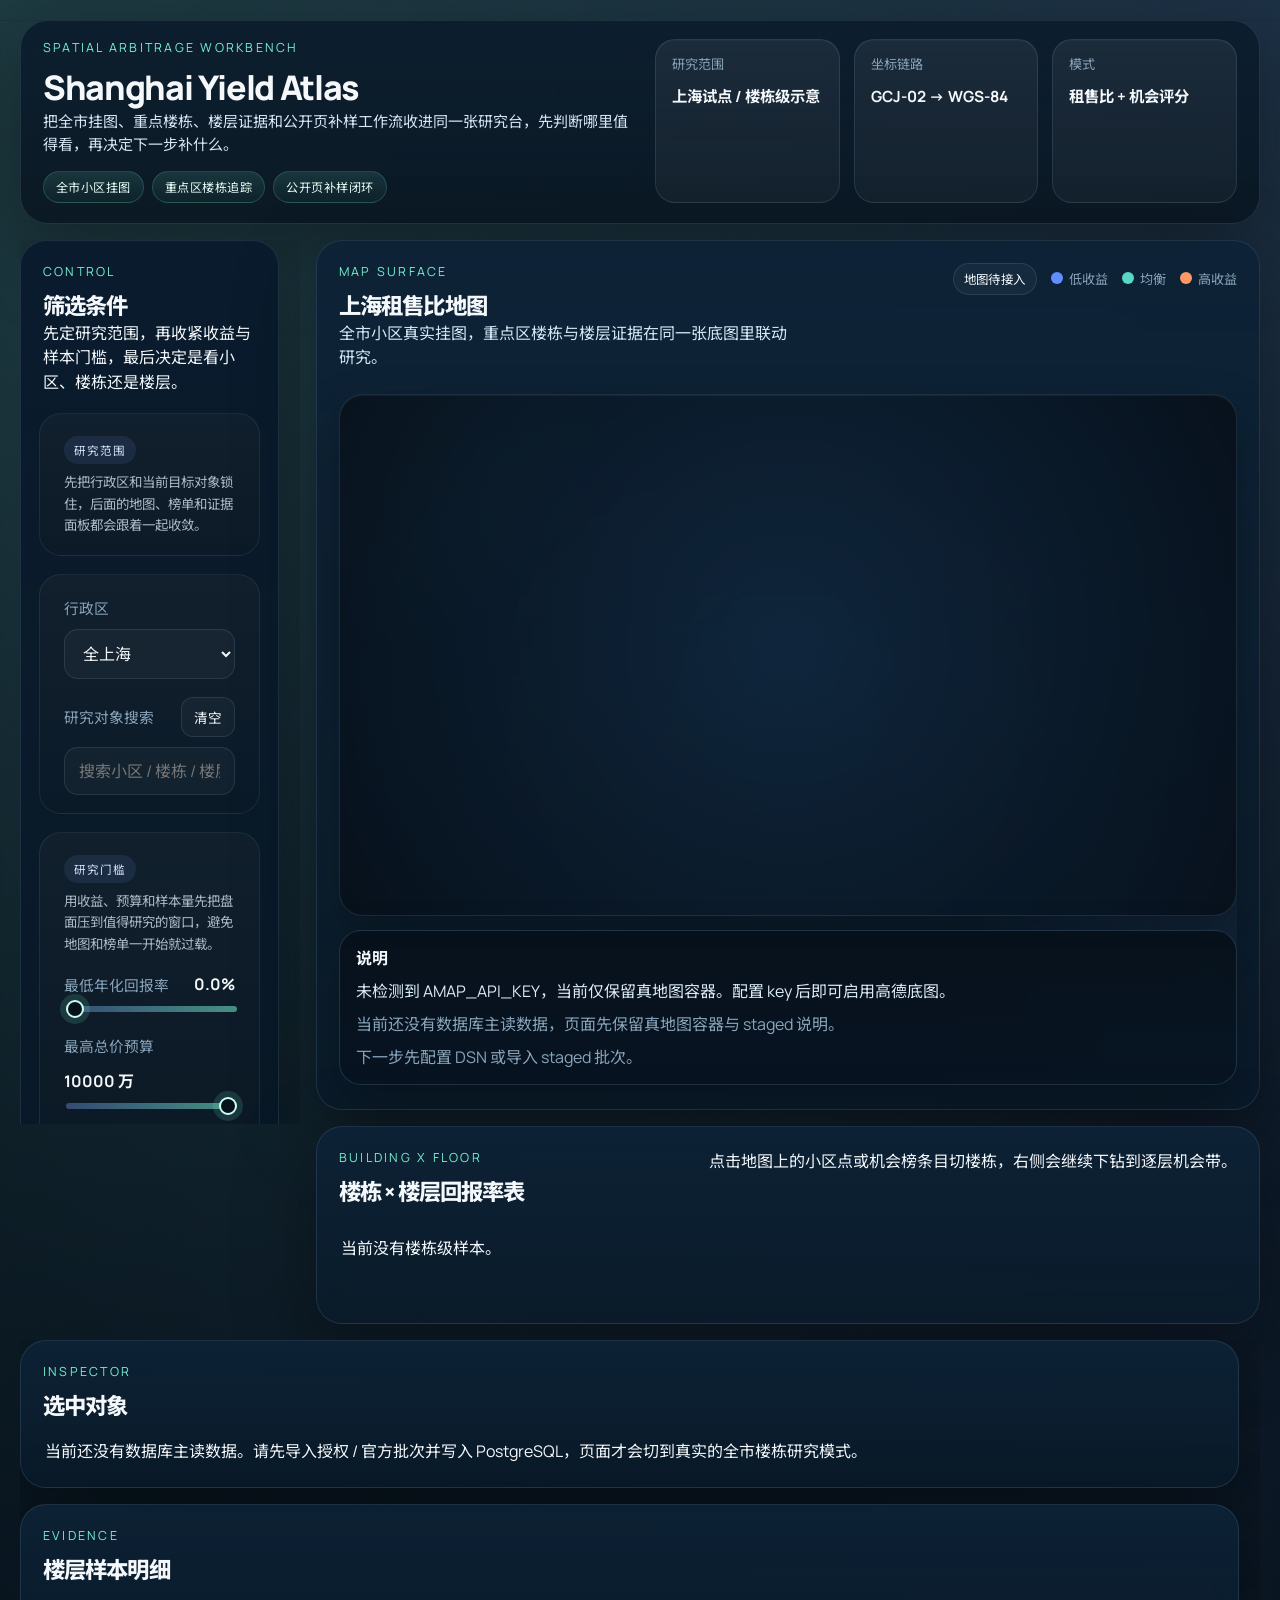
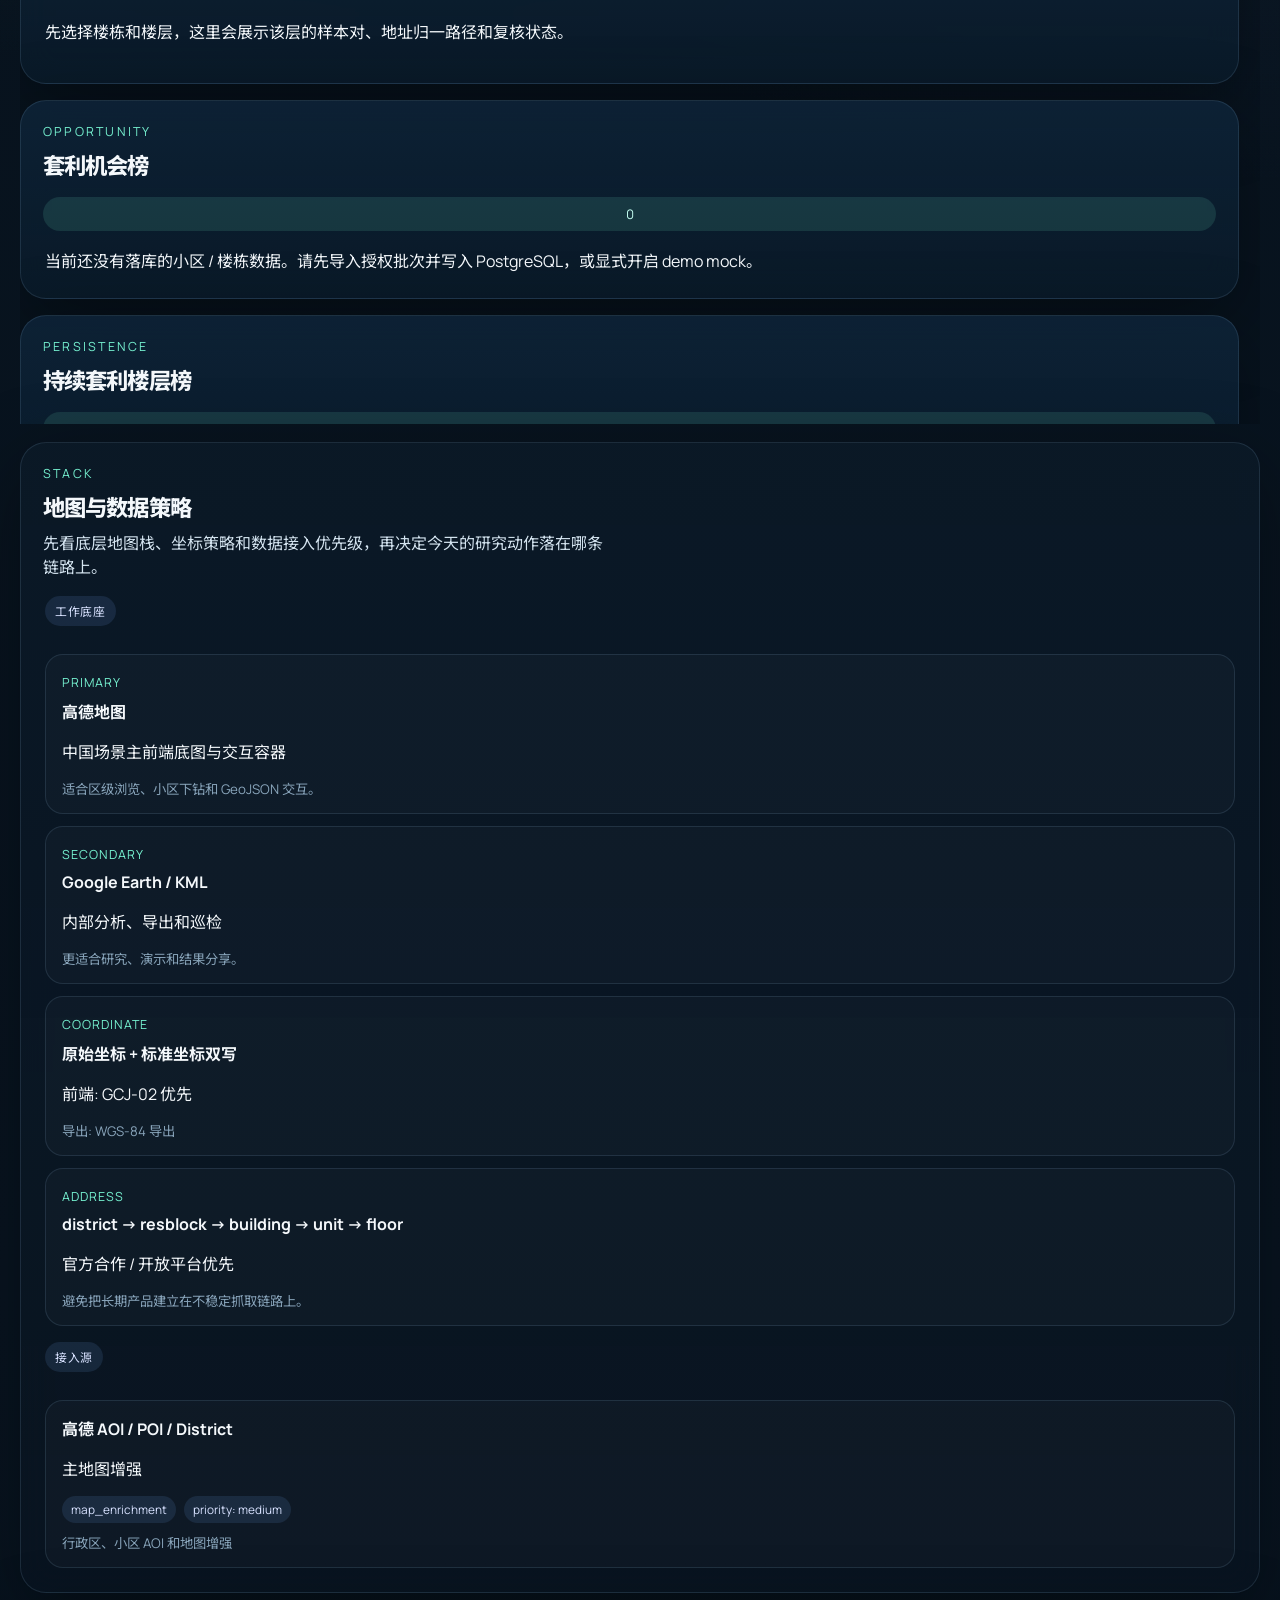
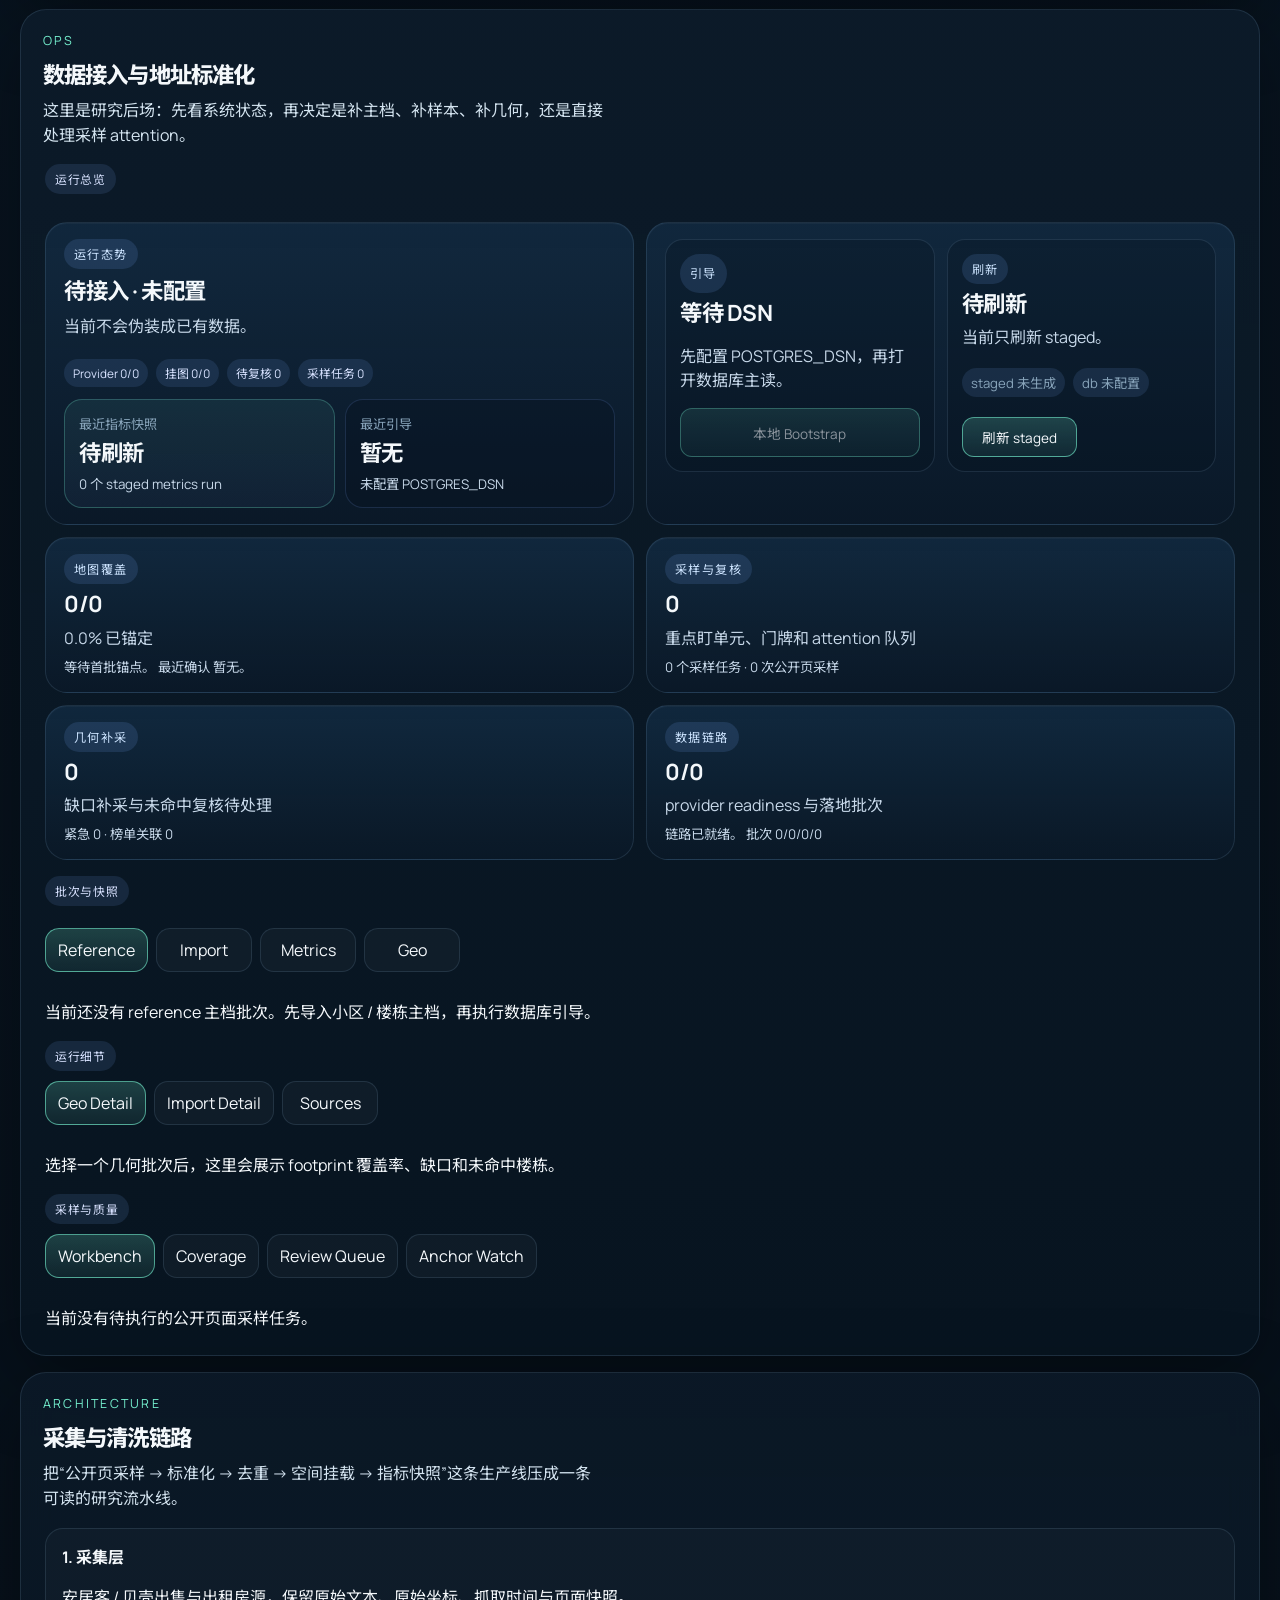
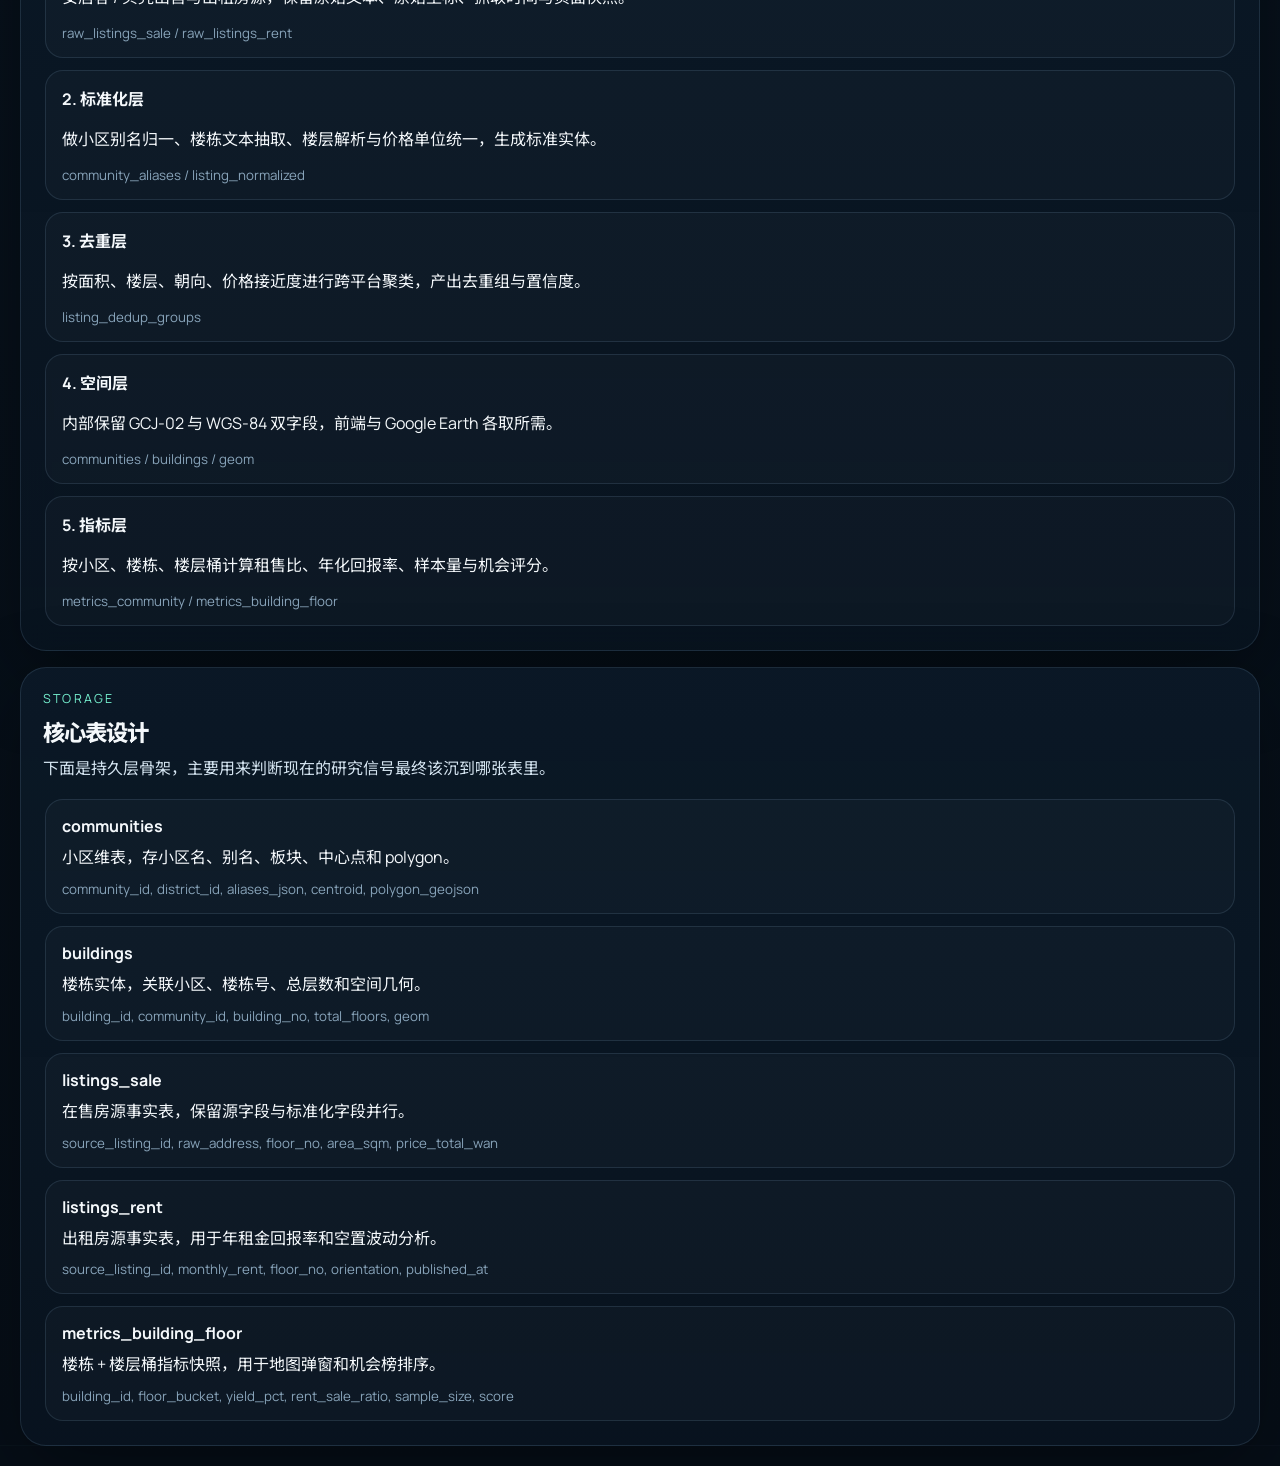
==== commit dc26eed5: "feat: harden atlas workflow relays and workbench layout" ====
--- a/index.html
+++ b/index.html
@@ -348,11 +348,11 @@
           </div>
         </section>
 
-        <section class="panel operations-panel">
-          <div class="panel-heading">
-            <p class="eyebrow">Ops</p>
-            <h2>数据接入与地址标准化</h2>
-            <p class="helper-text research-helper">这里是研究后场：先看系统状态，再决定是补主档、补样本、补几何，还是直接处理采样 attention。</p>
+          <section class="panel operations-panel">
+            <div class="panel-heading">
+              <p class="eyebrow">Ops</p>
+              <h2>数据接入与地址标准化</h2>
+              <p class="helper-text research-helper">这里是研究后场：先看系统状态，再决定是补主档、补样本、补几何，还是直接处理采样 attention。</p>
           </div>
           <div class="research-group">
             <div class="research-section-label">运行总览</div>
@@ -360,23 +360,84 @@
           </div>
           <div class="research-group">
             <div class="research-section-label">批次与快照</div>
-            <div id="referenceRunList" class="import-run-list"></div>
-            <div id="importRunList" class="import-run-list"></div>
-            <div id="metricsRunList" class="import-run-list"></div>
-            <div id="geoAssetRunList" class="import-run-list"></div>
+            <div class="ops-tab-strip" id="operationsHistoryTabs" role="tablist" aria-label="批次与快照类型">
+              <button type="button" class="segment ops-tab-button is-active" data-ops-history-tab="reference" role="tab" aria-selected="true">
+                Reference
+              </button>
+              <button type="button" class="segment ops-tab-button" data-ops-history-tab="import" role="tab" aria-selected="false">
+                Import
+              </button>
+              <button type="button" class="segment ops-tab-button" data-ops-history-tab="metrics" role="tab" aria-selected="false">
+                Metrics
+              </button>
+              <button type="button" class="segment ops-tab-button" data-ops-history-tab="geo" role="tab" aria-selected="false">
+                Geo
+              </button>
+            </div>
+            <div class="ops-tab-panel" data-ops-history-panel="reference">
+              <div id="referenceRunList" class="import-run-list"></div>
+            </div>
+            <div class="ops-tab-panel" data-ops-history-panel="import" hidden>
+              <div id="importRunList" class="import-run-list"></div>
+            </div>
+            <div class="ops-tab-panel" data-ops-history-panel="metrics" hidden>
+              <div id="metricsRunList" class="import-run-list"></div>
+            </div>
+            <div class="ops-tab-panel" data-ops-history-panel="geo" hidden>
+              <div id="geoAssetRunList" class="import-run-list"></div>
+            </div>
           </div>
           <div class="research-group">
             <div class="research-section-label">运行细节</div>
-            <div id="geoAssetRunDetail" class="import-run-detail"></div>
-            <div id="importRunDetail" class="import-run-detail"></div>
-            <div id="sourceHealthList" class="source-list"></div>
+            <div class="ops-tab-strip ops-tab-strip--subsection" id="operationsDetailTabs" role="tablist" aria-label="运行细节类型">
+              <button type="button" class="segment ops-tab-button is-active" data-ops-detail-tab="geo" role="tab" aria-selected="true">
+                Geo Detail
+              </button>
+              <button type="button" class="segment ops-tab-button" data-ops-detail-tab="import" role="tab" aria-selected="false">
+                Import Detail
+              </button>
+              <button type="button" class="segment ops-tab-button" data-ops-detail-tab="sources" role="tab" aria-selected="false">
+                Sources
+              </button>
+            </div>
+            <div class="ops-tab-panel ops-tab-panel--detail" data-ops-detail-panel="geo">
+              <div id="geoAssetRunDetail" class="import-run-detail"></div>
+            </div>
+            <div class="ops-tab-panel ops-tab-panel--detail" data-ops-detail-panel="import" hidden>
+              <div id="importRunDetail" class="import-run-detail"></div>
+            </div>
+            <div class="ops-tab-panel ops-tab-panel--detail" data-ops-detail-panel="sources" hidden>
+              <div id="sourceHealthList" class="source-list"></div>
+            </div>
           </div>
           <div class="research-group">
             <div class="research-section-label">采样与质量</div>
-            <div id="browserSamplingWorkbench" class="import-run-detail"></div>
-            <div id="browserSamplingCoverageBoard" class="import-run-detail"></div>
-            <div id="addressQueueList" class="queue-list"></div>
-            <div id="anchorWatchlist" class="queue-list"></div>
+            <div class="ops-tab-strip ops-tab-strip--subsection" id="operationsQualityTabs" role="tablist" aria-label="采样与质量类型">
+              <button type="button" class="segment ops-tab-button is-active" data-ops-quality-tab="workbench" role="tab" aria-selected="true">
+                Workbench
+              </button>
+              <button type="button" class="segment ops-tab-button" data-ops-quality-tab="coverage" role="tab" aria-selected="false">
+                Coverage
+              </button>
+              <button type="button" class="segment ops-tab-button" data-ops-quality-tab="queue" role="tab" aria-selected="false">
+                Review Queue
+              </button>
+              <button type="button" class="segment ops-tab-button" data-ops-quality-tab="anchor" role="tab" aria-selected="false">
+                Anchor Watch
+              </button>
+            </div>
+            <div class="ops-tab-panel ops-tab-panel--quality" data-ops-quality-panel="workbench">
+              <div id="browserSamplingWorkbench" class="import-run-detail"></div>
+            </div>
+            <div class="ops-tab-panel ops-tab-panel--quality" data-ops-quality-panel="coverage" hidden>
+              <div id="browserSamplingCoverageBoard" class="import-run-detail"></div>
+            </div>
+            <div class="ops-tab-panel ops-tab-panel--quality" data-ops-quality-panel="queue" hidden>
+              <div id="addressQueueList" class="queue-list"></div>
+            </div>
+            <div class="ops-tab-panel ops-tab-panel--quality" data-ops-quality-panel="anchor" hidden>
+              <div id="anchorWatchlist" class="queue-list"></div>
+            </div>
           </div>
         </section>
 
--- a/styles.css
+++ b/styles.css
@@ -186,11 +186,27 @@
   display: flex;
   flex-direction: column;
   gap: 16px;
+  min-width: 0;
 }
 
 .sidebar {
   position: sticky;
   top: 16px;
+  height: calc(100svh - 16px);
+  overflow: auto;
+  padding-right: 6px;
+  scrollbar-gutter: stable;
+  overscroll-behavior: contain;
+}
+
+.inspector {
+  position: sticky;
+  top: 16px;
+  height: calc(100svh - 16px);
+  overflow: auto;
+  padding-right: 6px;
+  scrollbar-gutter: stable;
+  overscroll-behavior: contain;
 }
 
 .panel {
@@ -696,6 +712,8 @@
 
 .map-frame {
   position: relative;
+  display: grid;
+  gap: 14px;
   padding: 16px 22px 0;
   isolation: isolate;
   transition: transform 240ms ease, filter 240ms ease;
@@ -1125,11 +1143,9 @@
 }
 
 .floating-note {
-  position: absolute;
-  left: 34px;
-  bottom: 30px;
-  width: min(320px, calc(100% - 68px));
-  padding: 16px 16px 14px;
+  position: static;
+  width: auto;
+  padding: 14px 16px;
   border: 1px solid rgba(151, 191, 226, 0.18);
   border-radius: 22px;
   background:
@@ -1661,11 +1677,188 @@
   padding: 18px 24px 0;
 }
 
+.ops-summary {
+  grid-template-columns: repeat(2, minmax(0, 1fr));
+}
+
+.ops-summary > .ops-feedback {
+  grid-column: 1 / -1;
+}
+
+.ops-overview-hero,
+.ops-overview-card {
+  border: 1px solid var(--line);
+  border-radius: 22px;
+  background:
+    linear-gradient(180deg, rgba(17, 41, 64, 0.9), rgba(9, 24, 39, 0.88)),
+    rgba(255, 255, 255, 0.02);
+  box-shadow: inset 0 1px 0 rgba(255, 255, 255, 0.03);
+}
+
+.ops-overview-hero {
+  display: grid;
+  grid-template-columns: 1fr;
+  gap: 12px;
+  padding: 16px 18px;
+  order: 1;
+}
+
+.ops-overview-head {
+  display: grid;
+  gap: 10px;
+}
+
+.ops-overview-head strong,
+.ops-overview-card strong,
+.ops-overview-action-block strong,
+.ops-overview-stat strong {
+  display: block;
+  font-size: 1.4rem;
+  line-height: 1.1;
+  letter-spacing: -0.02em;
+}
+
+.ops-overview-head p,
+.ops-overview-card p,
+.ops-overview-action-block p,
+.ops-overview-stat small,
+.ops-overview-card small {
+  margin: 0;
+  color: #c7d8e9;
+}
+
+.ops-overview-kicker {
+  display: inline-flex;
+  align-items: center;
+  width: fit-content;
+  padding: 6px 10px;
+  border-radius: 999px;
+  background: rgba(124, 168, 255, 0.14);
+  color: #cde4ff;
+  font-size: 0.76rem;
+  letter-spacing: 0.12em;
+  text-transform: uppercase;
+}
+
+.ops-overview-stat-grid {
+  display: grid;
+  grid-template-columns: repeat(2, minmax(0, 1fr));
+  gap: 10px;
+}
+
+.ops-overview-stat,
+.ops-overview-card,
+.ops-overview-action-block {
+  display: grid;
+  gap: 8px;
+}
+
+.ops-overview-stat {
+  min-height: 0;
+  padding: 14px;
+  border: 1px solid rgba(124, 168, 255, 0.16);
+  border-radius: 18px;
+  background: rgba(7, 19, 31, 0.36);
+}
+
+.ops-overview-stat span,
+.ops-overview-card span:not(.ops-overview-kicker),
+.ops-overview-action-block span:not(.ops-overview-kicker) {
+  color: var(--muted);
+  font-size: 0.82rem;
+}
+
+.ops-overview-stat.tone-live {
+  border-color: rgba(117, 240, 207, 0.26);
+  background: linear-gradient(180deg, rgba(117, 240, 207, 0.08), rgba(124, 168, 255, 0.06));
+}
+
+.ops-overview-card {
+  min-height: 0;
+  align-content: start;
+  padding: 16px 18px;
+}
+
+.ops-overview-card--action {
+  padding: 16px 18px;
+  order: 2;
+}
+
+.ops-overview-card--coverage {
+  order: 3;
+}
+
+.ops-overview-card--sampling {
+  order: 4;
+}
+
+.ops-overview-card--geo {
+  order: 5;
+}
+
+.ops-overview-card--pipeline {
+  order: 6;
+}
+
+.ops-overview-action-grid {
+  display: grid;
+  grid-template-columns: repeat(2, minmax(0, 1fr));
+  gap: 12px;
+}
+
+.ops-overview-action-block {
+  padding: 14px;
+  border: 1px solid rgba(151, 191, 226, 0.14);
+  border-radius: 18px;
+  background: rgba(5, 15, 25, 0.28);
+}
+
+.ops-overview-button-row {
+  grid-template-columns: repeat(2, minmax(0, 1fr));
+}
+
+.ops-overview-button-row .action {
+  width: 100%;
+}
+
 .import-run-list,
 .import-run-detail {
   display: grid;
   gap: 10px;
   padding: 18px 24px 0;
+}
+
+.ops-tab-strip {
+  display: flex;
+  flex-wrap: wrap;
+  gap: 8px;
+  padding: 12px 24px 0;
+}
+
+.ops-tab-strip--subsection {
+  padding-top: 0;
+}
+
+.ops-tab-button {
+  flex: 0 0 auto;
+  min-width: 96px;
+  padding: 10px 12px;
+}
+
+.ops-tab-panel {
+  max-height: 440px;
+  overflow: auto;
+  padding-right: 6px;
+  scrollbar-gutter: stable;
+}
+
+.ops-tab-panel--detail,
+.ops-tab-panel--quality {
+  max-height: min(72vh, 720px);
+}
+
+.ops-tab-panel[hidden] {
+  display: none;
 }
 
 .queue-list {
@@ -1829,6 +2022,7 @@
   display: grid;
   gap: 10px;
   margin-top: 12px;
+  grid-template-columns: repeat(auto-fit, minmax(260px, 1fr));
 }
 
 .work-order-toolbar {
@@ -1930,6 +2124,82 @@
   background:
     linear-gradient(180deg, rgba(10, 24, 37, 0.88), rgba(8, 18, 29, 0.86)),
     rgba(255, 255, 255, 0.02);
+}
+
+.browser-post-submit-relay {
+  display: grid;
+  gap: 10px;
+  border-color: rgba(117, 240, 207, 0.4);
+  background:
+    linear-gradient(135deg, rgba(117, 240, 207, 0.12), rgba(124, 168, 255, 0.08) 58%, rgba(255, 255, 255, 0.02)),
+    rgba(255, 255, 255, 0.03);
+}
+
+.browser-post-submit-relay p,
+.browser-post-submit-relay small {
+  margin: 0;
+}
+
+.browser-review-relay {
+  border-color: rgba(255, 210, 126, 0.38);
+  background:
+    linear-gradient(135deg, rgba(255, 210, 126, 0.12), rgba(124, 168, 255, 0.08) 58%, rgba(255, 255, 255, 0.02)),
+    rgba(255, 255, 255, 0.03);
+}
+
+.browser-review-inbox-panel {
+  border-color: rgba(255, 210, 126, 0.24);
+  background:
+    linear-gradient(180deg, rgba(255, 210, 126, 0.08), rgba(255, 255, 255, 0.02)),
+    rgba(255, 255, 255, 0.02);
+}
+
+.browser-review-inbox-item {
+  border-color: rgba(255, 210, 126, 0.22);
+}
+
+.browser-review-batch-toolbar {
+  align-items: center;
+  margin-top: 12px;
+}
+
+.browser-review-item-heading {
+  display: inline-flex;
+  align-items: center;
+  gap: 10px;
+  min-width: 0;
+}
+
+.browser-review-select {
+  display: inline-flex;
+  align-items: center;
+  gap: 8px;
+  cursor: pointer;
+  min-width: 0;
+}
+
+.browser-review-select input[type="checkbox"] {
+  margin: 0;
+}
+
+.browser-review-select span {
+  overflow-wrap: anywhere;
+}
+
+.browser-review-history {
+  display: grid;
+  gap: 12px;
+  margin-top: 12px;
+}
+
+.browser-review-history summary {
+  cursor: pointer;
+  color: rgba(241, 246, 255, 0.88);
+  font-size: 0.92rem;
+}
+
+.browser-review-history-grid {
+  margin-top: 10px;
 }
 
 .capture-workbench-hero {
@@ -2482,6 +2752,13 @@
 }
 
 @media (max-width: 1280px) {
+  .inspector {
+    position: static;
+    height: min(76vh, 860px);
+    overflow: auto;
+    padding-right: 6px;
+  }
+
   .workspace {
     grid-template-columns: 280px minmax(0, 1fr);
   }
@@ -2489,7 +2766,7 @@
   .inspector {
     grid-column: 1 / -1;
     display: grid;
-    grid-template-columns: repeat(2, minmax(0, 1fr));
+    grid-template-columns: 1fr;
     align-items: start;
   }
 
@@ -2598,6 +2875,20 @@
     position: static;
   }
 
+  .ops-summary,
+  .ops-tab-panel,
+  .import-run-grid {
+    grid-template-columns: 1fr;
+    max-height: none;
+    padding-right: 0;
+  }
+
+  .ops-overview-stat-grid,
+  .ops-overview-action-grid,
+  .ops-overview-button-row {
+    grid-template-columns: 1fr;
+  }
+
   .inspector-panel .panel-toggle {
     display: inline-flex;
     align-items: center;
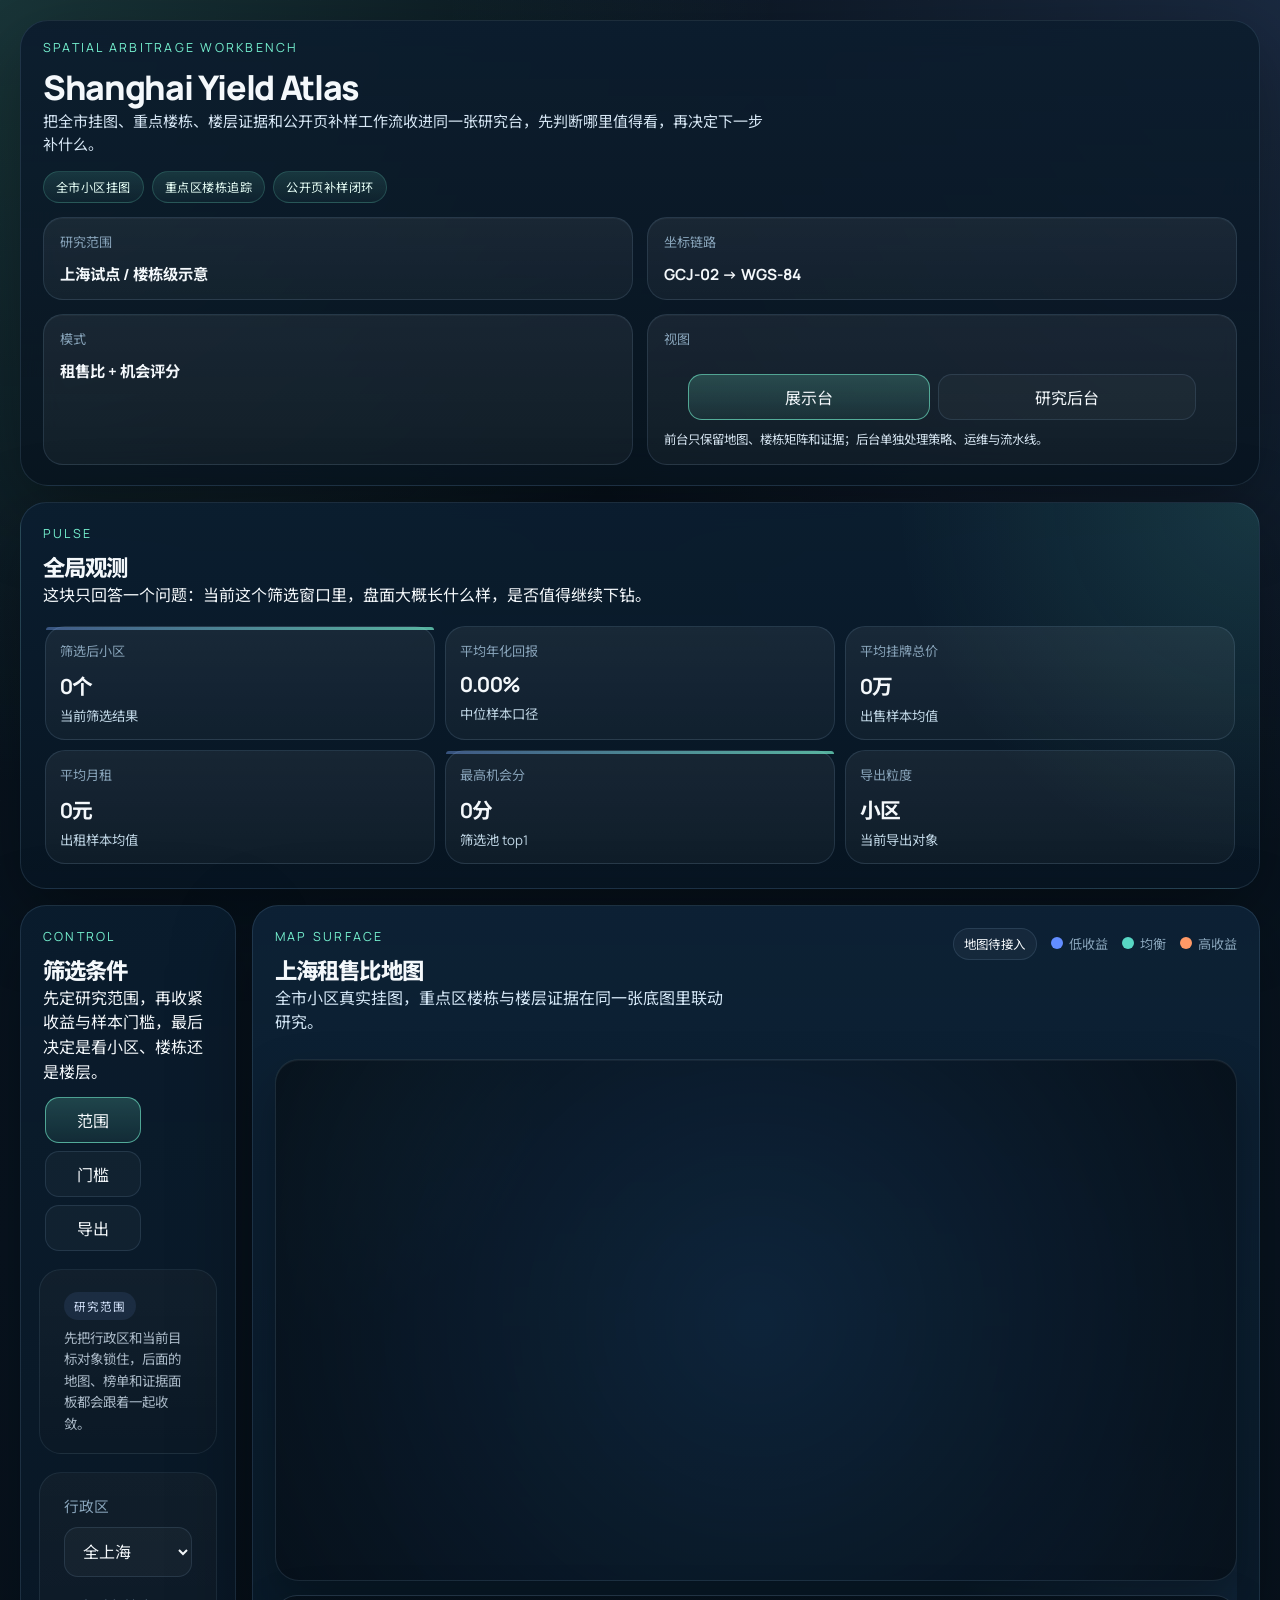
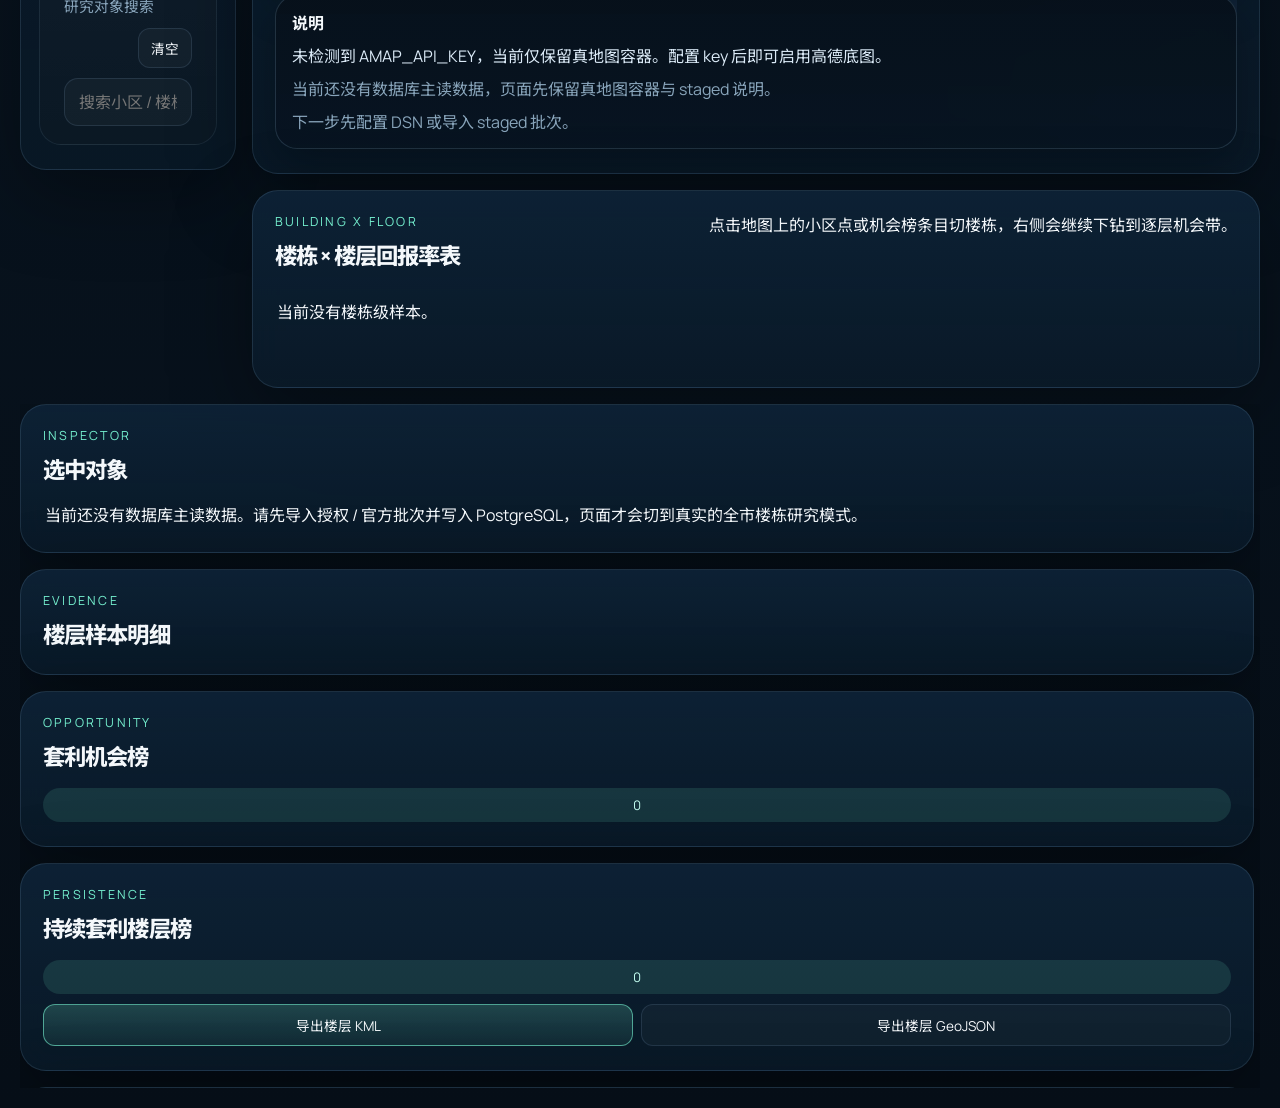
==== commit 617abbf3: "Harden Atlas backstage deep links and browser regression" ====
--- a/index.html
+++ b/index.html
@@ -14,7 +14,7 @@
     <link rel="stylesheet" href="./styles.css" />
   </head>
   <body>
-    <div class="app-shell">
+    <div class="app-shell" id="appShell">
       <header class="topbar">
         <div class="topbar-copy">
           <p class="eyebrow">Spatial Arbitrage Workbench</p>
@@ -39,12 +39,33 @@
             <span class="meta-label">模式</span>
             <strong>租售比 + 机会评分</strong>
           </div>
+          <div class="topbar-mode-card">
+            <span class="meta-label">视图</span>
+            <div class="ops-tab-strip workspace-mode-switch" id="workspaceModeSwitch" role="tablist" aria-label="页面视图切换">
+              <button type="button" class="segment ops-tab-button is-active" data-workspace-view="frontstage" role="tab" aria-selected="true">
+                展示台
+              </button>
+              <button type="button" class="segment ops-tab-button" data-workspace-view="backstage" role="tab" aria-selected="false">
+                研究后台
+              </button>
+            </div>
+            <p class="workspace-mode-helper">前台只保留地图、楼栋矩阵和证据；后台单独处理策略、运维与流水线。</p>
+          </div>
         </div>
       </header>
 
       <div id="globalFeedback" class="ops-feedback global-feedback" aria-live="polite" hidden></div>
 
-      <main class="workspace">
+      <section id="overviewBand" class="panel metric-strip overview-band">
+        <div class="panel-heading">
+          <p class="eyebrow">Pulse</p>
+          <h2>全局观测</h2>
+          <p class="helper-text">这块只回答一个问题：当前这个筛选窗口里，盘面大概长什么样，是否值得继续下钻。</p>
+        </div>
+        <div class="metric-grid" id="summaryGrid"></div>
+      </section>
+
+      <main id="frontstageWorkspace" class="workspace">
         <aside class="sidebar">
           <section class="panel filter-panel">
             <div class="panel-heading">
@@ -53,102 +74,111 @@
               <p class="helper-text">先定研究范围，再收紧收益与样本门槛，最后决定是看小区、楼栋还是楼层。</p>
             </div>
 
-            <div class="filter-group">
-              <div class="filter-group-heading">
-                <span class="filter-group-label">研究范围</span>
-                <p>先把行政区和当前目标对象锁住，后面的地图、榜单和证据面板都会跟着一起收敛。</p>
-              </div>
-            </div>
-
-            <div class="filter-group">
-              <label class="field">
-                <span>行政区</span>
-                <select id="districtFilter" name="district_filter" aria-label="行政区筛选"></select>
-              </label>
-
-              <div class="field search-field">
-                <div class="field-header">
-                  <span>研究对象搜索</span>
-                  <button id="searchClearButton" type="button" class="action compact subtle search-clear">清空</button>
-                </div>
-                <input
-                  id="researchSearchInput"
-                  type="text"
-                  name="research_search"
-                  placeholder="搜索小区 / 楼栋 / 楼层 / 采样任务…"
-                  autocomplete="off"
-                  spellcheck="false"
-                  role="combobox"
-                  aria-haspopup="listbox"
-                  aria-label="研究对象搜索"
-                  aria-autocomplete="list"
-                  aria-expanded="false"
-                  aria-controls="researchSearchResults"
-                />
-                <div id="researchSearchResults" class="search-results" role="listbox" aria-label="研究对象搜索结果"></div>
-              </div>
-            </div>
-
-            <div class="filter-group">
-              <div class="filter-group-heading">
-                <span class="filter-group-label">研究门槛</span>
-                <p>用收益、预算和样本量先把盘面压到值得研究的窗口，避免地图和榜单一开始就过载。</p>
-              </div>
-
-              <label class="field">
-                <div class="field-header">
-                  <span>最低年化回报率</span>
-                  <strong id="minYieldValue">0.0%</strong>
-                </div>
-                <input id="minYieldFilter" name="min_yield" type="range" min="0" max="5" step="0.1" value="0" />
-              </label>
-
-              <label class="field">
-                <div class="field-header">
-                  <span>最高总价预算</span>
-                  <strong id="maxBudgetValue">10000 万</strong>
-                </div>
-                <input id="maxBudgetFilter" name="max_budget" type="range" min="300" max="10000" step="50" value="10000" />
-              </label>
-
-              <label class="field">
-                <div class="field-header">
-                  <span>最小样本量</span>
-                  <strong id="minSamplesValue">1 套</strong>
-                </div>
-                <input id="minSamplesFilter" name="min_samples" type="range" min="1" max="60" step="1" value="1" />
-              </label>
-            </div>
-
-            <div class="filter-group">
-              <div class="filter-group-heading">
-                <span class="filter-group-label">展示与导出</span>
-                <p>先切小区、楼栋、楼层粒度，再导出当前研究窗口里的对象给外部巡检或继续分析。</p>
-              </div>
-
-              <div class="field segmented">
-                <span>展示粒度</span>
-                <div class="segment-group" id="granularityGroup">
-                  <button type="button" class="segment is-active" data-granularity="community" aria-pressed="true">小区</button>
-                  <button type="button" class="segment" data-granularity="building" aria-pressed="false">楼栋</button>
-                  <button type="button" class="segment" data-granularity="floor" aria-pressed="false">楼层</button>
-                </div>
-              </div>
-
-              <div class="action-row">
-                <button id="exportKmlButton" type="button" class="action primary">导出 KML 草稿</button>
-                <button id="exportGeoJsonButton" type="button" class="action">导出 GeoJSON</button>
-              </div>
-            </div>
-          </section>
-
-          <section class="panel metric-strip">
-            <div class="panel-heading">
-              <p class="eyebrow">Pulse</p>
-              <h2>全局观测</h2>
-              <p class="helper-text">这块只回答一个问题：当前这个筛选窗口里，盘面大概长什么样，是否值得继续下钻。</p>
-            </div>
-            <div class="metric-grid" id="summaryGrid"></div>
+            <div class="ops-tab-strip filter-tab-strip" id="filterTabs" role="tablist" aria-label="筛选条件分组">
+              <button type="button" class="segment ops-tab-button is-active" data-filter-tab="scope" role="tab" aria-selected="true">
+                范围
+              </button>
+              <button type="button" class="segment ops-tab-button" data-filter-tab="threshold" role="tab" aria-selected="false">
+                门槛
+              </button>
+              <button type="button" class="segment ops-tab-button" data-filter-tab="display" role="tab" aria-selected="false">
+                导出
+              </button>
+            </div>
+
+            <div class="filter-panel-content" data-filter-panel="scope">
+              <div class="filter-group">
+                <div class="filter-group-heading">
+                  <span class="filter-group-label">研究范围</span>
+                  <p>先把行政区和当前目标对象锁住，后面的地图、榜单和证据面板都会跟着一起收敛。</p>
+                </div>
+              </div>
+
+              <div class="filter-group">
+                <label class="field">
+                  <span>行政区</span>
+                  <select id="districtFilter" name="district_filter" aria-label="行政区筛选"></select>
+                </label>
+
+                <div class="field search-field">
+                  <div class="field-header">
+                    <span>研究对象搜索</span>
+                    <button id="searchClearButton" type="button" class="action compact subtle search-clear">清空</button>
+                  </div>
+                  <input
+                    id="researchSearchInput"
+                    type="text"
+                    name="research_search"
+                    placeholder="搜索小区 / 楼栋 / 楼层 / 采样任务…"
+                    autocomplete="off"
+                    spellcheck="false"
+                    role="combobox"
+                    aria-haspopup="listbox"
+                    aria-label="研究对象搜索"
+                    aria-autocomplete="list"
+                    aria-expanded="false"
+                    aria-controls="researchSearchResults"
+                  />
+                  <div id="researchSearchResults" class="search-results" role="listbox" aria-label="研究对象搜索结果"></div>
+                </div>
+              </div>
+            </div>
+
+            <div class="filter-panel-content" data-filter-panel="threshold" hidden>
+              <div class="filter-group">
+                <div class="filter-group-heading">
+                  <span class="filter-group-label">研究门槛</span>
+                  <p>用收益、预算和样本量先把盘面压到值得研究的窗口，避免地图和榜单一开始就过载。</p>
+                </div>
+
+                <label class="field">
+                  <div class="field-header">
+                    <span>最低年化回报率</span>
+                    <strong id="minYieldValue">0.0%</strong>
+                  </div>
+                  <input id="minYieldFilter" name="min_yield" type="range" min="0" max="5" step="0.1" value="0" />
+                </label>
+
+                <label class="field">
+                  <div class="field-header">
+                    <span>最高总价预算</span>
+                    <strong id="maxBudgetValue">10000 万</strong>
+                  </div>
+                  <input id="maxBudgetFilter" name="max_budget" type="range" min="300" max="10000" step="50" value="10000" />
+                </label>
+
+                <label class="field">
+                  <div class="field-header">
+                    <span>最小样本量</span>
+                    <strong id="minSamplesValue">1 套</strong>
+                  </div>
+                  <input id="minSamplesFilter" name="min_samples" type="range" min="1" max="60" step="1" value="1" />
+                </label>
+              </div>
+            </div>
+
+            <div class="filter-panel-content" data-filter-panel="display" hidden>
+              <div class="filter-group">
+                <div class="filter-group-heading">
+                  <span class="filter-group-label">展示与导出</span>
+                  <p>先切小区、楼栋、楼层粒度，再导出当前研究窗口里的对象给外部巡检或继续分析。</p>
+                </div>
+
+                <div class="field segmented">
+                  <span>展示粒度</span>
+                  <div class="segment-group" id="granularityGroup">
+                    <button type="button" class="segment is-active" data-granularity="community" aria-pressed="true">小区</button>
+                    <button type="button" class="segment" data-granularity="building" aria-pressed="false">楼栋</button>
+                    <button type="button" class="segment" data-granularity="floor" aria-pressed="false">楼层</button>
+                  </div>
+                </div>
+
+                <div class="action-row">
+                  <button id="exportKmlButton" type="button" class="action primary">导出 KML 草稿</button>
+                  <button id="exportGeoJsonButton" type="button" class="action">导出 GeoJSON</button>
+                </div>
+              </div>
+            </div>
           </section>
         </aside>
 
@@ -331,8 +361,29 @@
         </aside>
       </main>
 
-      <section class="research-grid">
-        <section class="panel strategy-panel">
+      <section id="backstageWorkspace" class="research-grid" hidden>
+        <div class="research-backstage-controls">
+          <div class="research-backstage-copy">
+            <div class="research-section-label">研究后场</div>
+            <p class="helper-text research-helper">这里现在是独立 backstage 视图，可以直接深链打开；前台展示页不再继续挂着整段后台内容。</p>
+          </div>
+          <div class="ops-tab-strip research-backstage-tabs" id="researchBackstageTabs" role="tablist" aria-label="研究后场模块">
+            <button type="button" class="segment ops-tab-button is-active" data-research-backstage-tab="strategy" role="tab" aria-selected="true">
+              策略
+            </button>
+            <button type="button" class="segment ops-tab-button" data-research-backstage-tab="operations" role="tab" aria-selected="false">
+              Ops
+            </button>
+            <button type="button" class="segment ops-tab-button" data-research-backstage-tab="pipeline" role="tab" aria-selected="false">
+              流水线
+            </button>
+            <button type="button" class="segment ops-tab-button" data-research-backstage-tab="schema" role="tab" aria-selected="false">
+              存储
+            </button>
+          </div>
+        </div>
+
+        <section class="panel strategy-panel" data-research-panel="strategy">
           <div class="panel-heading">
             <p class="eyebrow">Stack</p>
             <h2>地图与数据策略</h2>
@@ -348,7 +399,7 @@
           </div>
         </section>
 
-          <section class="panel operations-panel">
+          <section class="panel operations-panel" data-research-panel="operations" hidden>
             <div class="panel-heading">
               <p class="eyebrow">Ops</p>
               <h2>数据接入与地址标准化</h2>
@@ -441,7 +492,7 @@
           </div>
         </section>
 
-        <section class="panel pipeline-panel">
+        <section class="panel pipeline-panel" data-research-panel="pipeline" hidden>
           <div class="panel-heading">
             <p class="eyebrow">Architecture</p>
             <h2>采集与清洗链路</h2>
@@ -450,7 +501,7 @@
           <div id="pipeline" class="pipeline"></div>
         </section>
 
-        <section class="panel schema-panel">
+        <section class="panel schema-panel" data-research-panel="schema" hidden>
           <div class="panel-heading">
             <p class="eyebrow">Storage</p>
             <h2>核心表设计</h2>
--- a/styles.css
+++ b/styles.css
@@ -72,7 +72,7 @@
 
 .topbar {
   display: grid;
-  grid-template-columns: minmax(0, 1.72fr) repeat(3, minmax(138px, 0.48fr));
+  grid-template-columns: minmax(0, 1.52fr) repeat(4, minmax(136px, 0.38fr));
   align-items: stretch;
   gap: 14px;
   padding: 18px 22px 20px;
@@ -159,6 +159,10 @@
   box-shadow: inset 0 1px 0 rgba(255, 255, 255, 0.03);
 }
 
+.topbar-mode-card {
+  gap: 12px;
+}
+
 .topbar-meta > div strong {
   display: block;
   font-size: 0.96rem;
@@ -172,9 +176,45 @@
   font-size: 0.82rem;
 }
 
+.workspace-mode-switch {
+  padding: 0;
+  gap: 8px;
+}
+
+.workspace-mode-switch .ops-tab-button {
+  flex: 1 1 auto;
+  min-height: 40px;
+}
+
+.workspace-mode-helper {
+  margin: 0;
+  color: #d5e4f0;
+  font-size: 0.78rem;
+  line-height: 1.55;
+}
+
+.overview-band {
+  margin-top: 16px;
+  padding-bottom: 24px;
+}
+
+.overview-band .panel-heading {
+  padding-bottom: 0;
+}
+
+.overview-band .metric-grid {
+  grid-template-columns: repeat(auto-fit, minmax(148px, 1fr));
+}
+
+.overview-band[hidden],
+.workspace[hidden],
+.research-grid[hidden] {
+  display: none !important;
+}
+
 .workspace {
   display: grid;
-  grid-template-columns: 260px minmax(0, 1fr) 312px;
+  grid-template-columns: 228px minmax(0, 1fr) 312px;
   gap: 16px;
   margin-top: 16px;
   align-items: start;
@@ -190,23 +230,18 @@
 }
 
 .sidebar {
-  position: sticky;
-  top: 16px;
-  height: calc(100svh - 16px);
-  overflow: auto;
-  padding-right: 6px;
-  scrollbar-gutter: stable;
-  overscroll-behavior: contain;
+  position: static;
+  height: auto;
+  overflow: visible;
+  padding-right: 0;
+  gap: 0;
 }
 
 .inspector {
-  position: sticky;
-  top: 16px;
-  height: calc(100svh - 16px);
-  overflow: auto;
-  padding-right: 6px;
-  scrollbar-gutter: stable;
-  overscroll-behavior: contain;
+  position: static;
+  height: auto;
+  overflow: visible;
+  padding-right: 0;
 }
 
 .panel {
@@ -245,6 +280,17 @@
 
 .panel-heading h2 {
   font-size: 1.4rem;
+}
+
+.inspector-panel .panel-body {
+  max-height: min(72vh, 980px);
+  overflow: auto;
+  padding-right: 6px;
+  scrollbar-gutter: stable;
+}
+
+.inspector-panel.is-collapsed .panel-body {
+  display: none;
 }
 
 .filter-panel,
@@ -572,6 +618,14 @@
   flex-wrap: wrap;
 }
 
+.filter-tab-strip {
+  padding-top: 12px;
+}
+
+.filter-panel-content[hidden] {
+  display: none;
+}
+
 .action {
   flex: 1;
 }
@@ -586,13 +640,13 @@
 .metric-grid {
   display: grid;
   grid-template-columns: repeat(2, minmax(0, 1fr));
-  gap: 12px;
+  gap: 10px;
   padding: 18px 24px 0;
 }
 
 .metric {
   position: relative;
-  padding: 16px;
+  padding: 14px;
   border: 1px solid var(--line);
   border-radius: 20px;
   background:
@@ -611,16 +665,6 @@
   opacity: 0;
 }
 
-.metric:first-child {
-  grid-column: 1 / -1;
-  padding: 18px 18px 20px;
-  border-color: rgba(117, 240, 207, 0.2);
-  background:
-    radial-gradient(circle at top right, rgba(117, 240, 207, 0.12), transparent 32%),
-    linear-gradient(180deg, rgba(117, 240, 207, 0.12), rgba(117, 240, 207, 0.03)),
-    rgba(255, 255, 255, 0.02);
-}
-
 .metric:first-child::before,
 .metric:nth-child(5)::before {
   opacity: 1;
@@ -635,12 +679,12 @@
 
 .metric strong {
   display: block;
-  font-size: 1.48rem;
+  font-size: 1.3rem;
   letter-spacing: -0.04em;
 }
 
 .metric:first-child strong {
-  font-size: 1.82rem;
+  font-size: 1.3rem;
 }
 
 .metric.mini strong {
@@ -649,7 +693,7 @@
 
 .metric small {
   display: block;
-  margin-top: 8px;
+  margin-top: 6px;
   color: #c0d6e5;
 }
 
@@ -1873,14 +1917,46 @@
 
 .research-grid {
   display: grid;
-  grid-template-columns: minmax(0, 0.92fr) minmax(0, 1.08fr);
+  grid-template-columns: minmax(0, 1fr);
   gap: 16px;
   margin-top: 18px;
   align-items: start;
 }
 
-.research-grid .operations-panel {
-  grid-row: span 2;
+.research-backstage-controls {
+  display: grid;
+  gap: 10px;
+  padding: 18px 22px;
+  border: 1px solid var(--line);
+  border-radius: 24px;
+  background:
+    linear-gradient(180deg, rgba(12, 27, 41, 0.92), rgba(8, 21, 33, 0.86)),
+    rgba(255, 255, 255, 0.02);
+  box-shadow: var(--shadow);
+}
+
+.research-backstage-copy {
+  display: grid;
+  gap: 8px;
+}
+
+.research-backstage-copy .research-section-label {
+  margin: 0;
+}
+
+.research-backstage-tabs {
+  padding: 0;
+}
+
+.research-grid .panel[hidden] {
+  display: none;
+}
+
+.research-grid .panel.is-active-backstage {
+  max-height: min(76vh, 960px);
+  overflow: auto;
+  padding-right: 6px;
+  scrollbar-gutter: stable;
 }
 
 .strategy-panel,
@@ -1925,11 +2001,11 @@
 
 @media (max-width: 1500px) {
   .workspace {
-    grid-template-columns: 248px minmax(0, 1fr) 296px;
+    grid-template-columns: 220px minmax(0, 1fr) 296px;
   }
 
   .topbar {
-    grid-template-columns: minmax(0, 1.62fr) repeat(3, minmax(132px, 0.5fr));
+    grid-template-columns: minmax(0, 1.38fr) repeat(4, minmax(118px, 0.38fr));
   }
 }
 
@@ -2752,6 +2828,26 @@
 }
 
 @media (max-width: 1280px) {
+  .topbar {
+    grid-template-columns: repeat(2, minmax(0, 1fr));
+  }
+
+  .topbar-copy {
+    grid-column: 1 / -1;
+    min-height: auto;
+  }
+
+  .topbar-meta {
+    display: grid;
+    grid-column: 1 / -1;
+    grid-template-columns: repeat(2, minmax(0, 1fr));
+    gap: 14px;
+  }
+
+  .topbar-meta > div {
+    min-height: auto;
+  }
+
   .inspector {
     position: static;
     height: min(76vh, 860px);
@@ -2760,7 +2856,7 @@
   }
 
   .workspace {
-    grid-template-columns: 280px minmax(0, 1fr);
+    grid-template-columns: 216px minmax(0, 1fr);
   }
 
   .inspector {
@@ -2774,8 +2870,8 @@
     grid-template-columns: 1fr;
   }
 
-  .research-grid .operations-panel {
-    grid-row: auto;
+  .overview-band .metric-grid {
+    grid-template-columns: repeat(3, minmax(0, 1fr));
   }
 
   .schema-panel {
@@ -2822,6 +2918,10 @@
   .inspector {
     display: grid;
     grid-template-columns: 1fr;
+  }
+
+  .workspace-mode-switch .ops-tab-button {
+    width: 100%;
   }
 
   .action-row,
@@ -2871,14 +2971,15 @@
     max-width: none;
   }
 
-  .sidebar {
-    position: static;
-  }
-
   .ops-summary,
   .ops-tab-panel,
   .import-run-grid {
     grid-template-columns: 1fr;
+    max-height: none;
+    padding-right: 0;
+  }
+
+  .research-grid .panel.is-active-backstage {
     max-height: none;
     padding-right: 0;
   }
